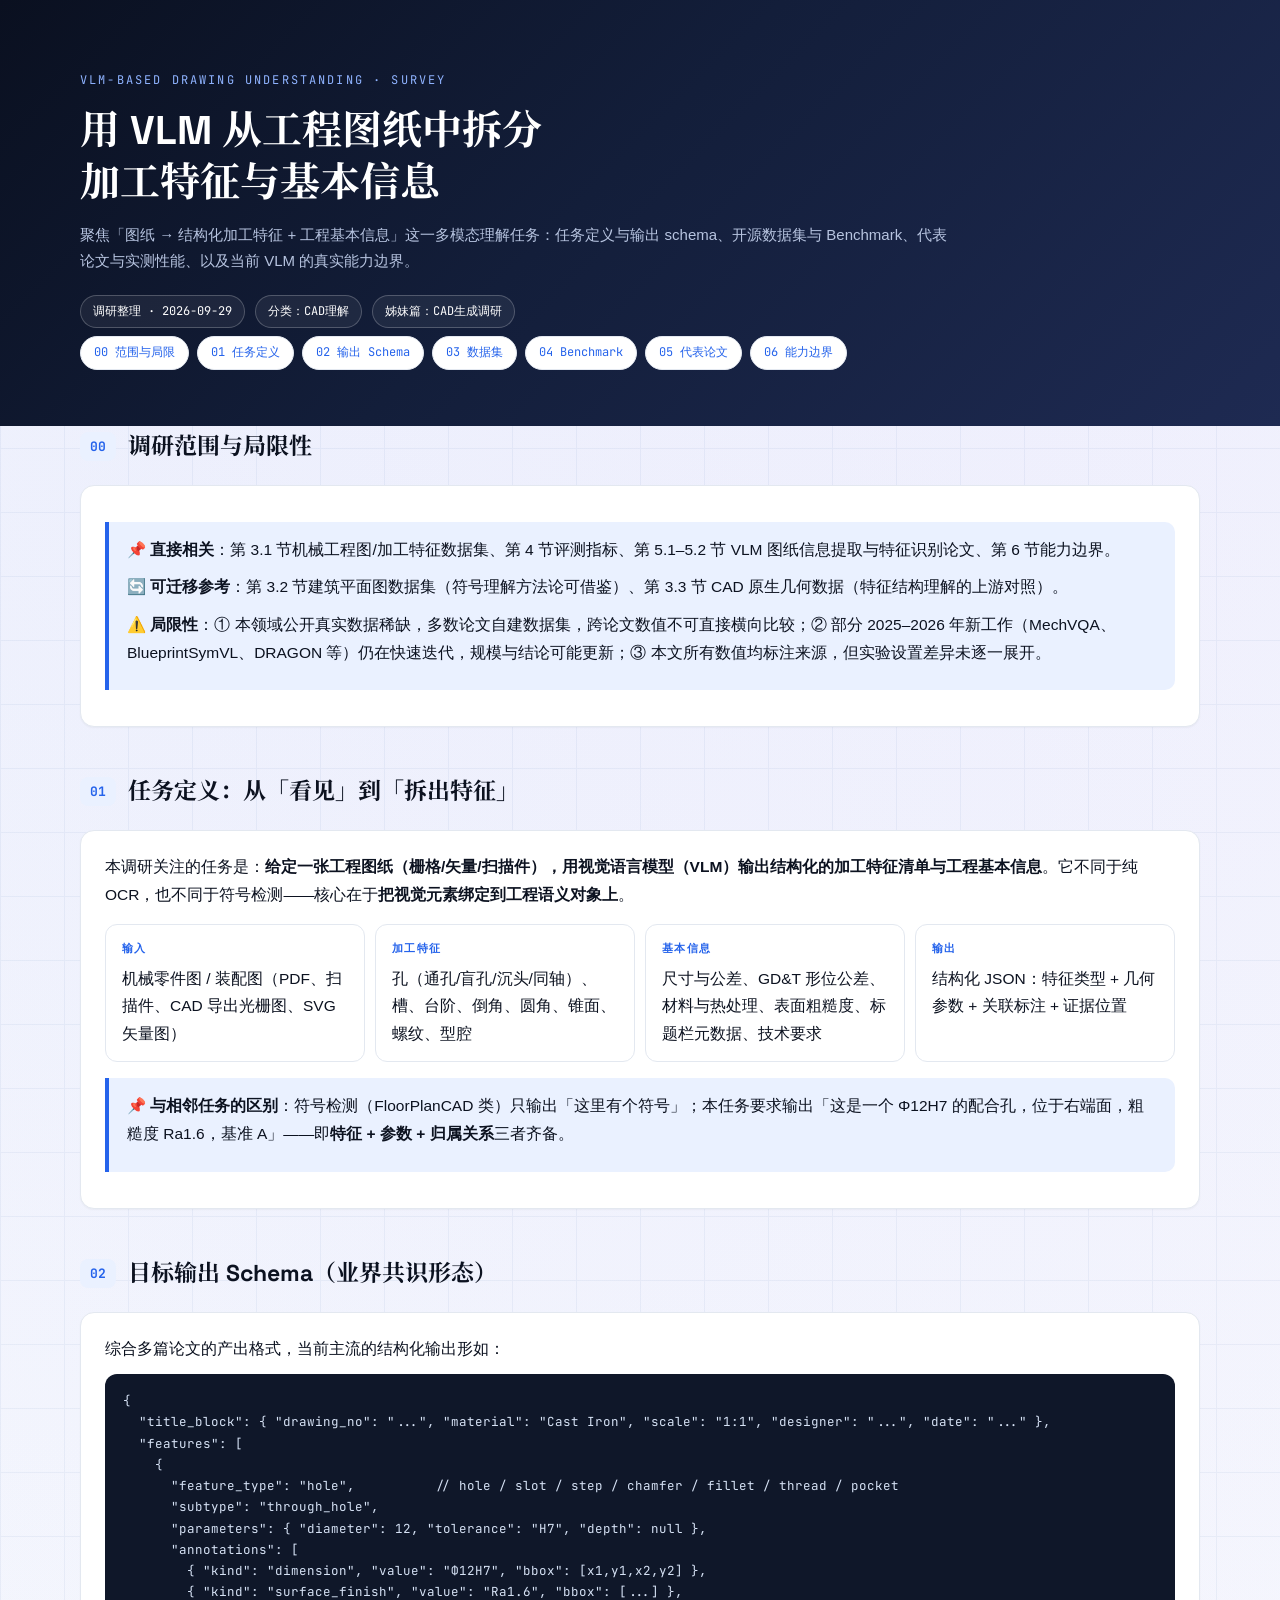
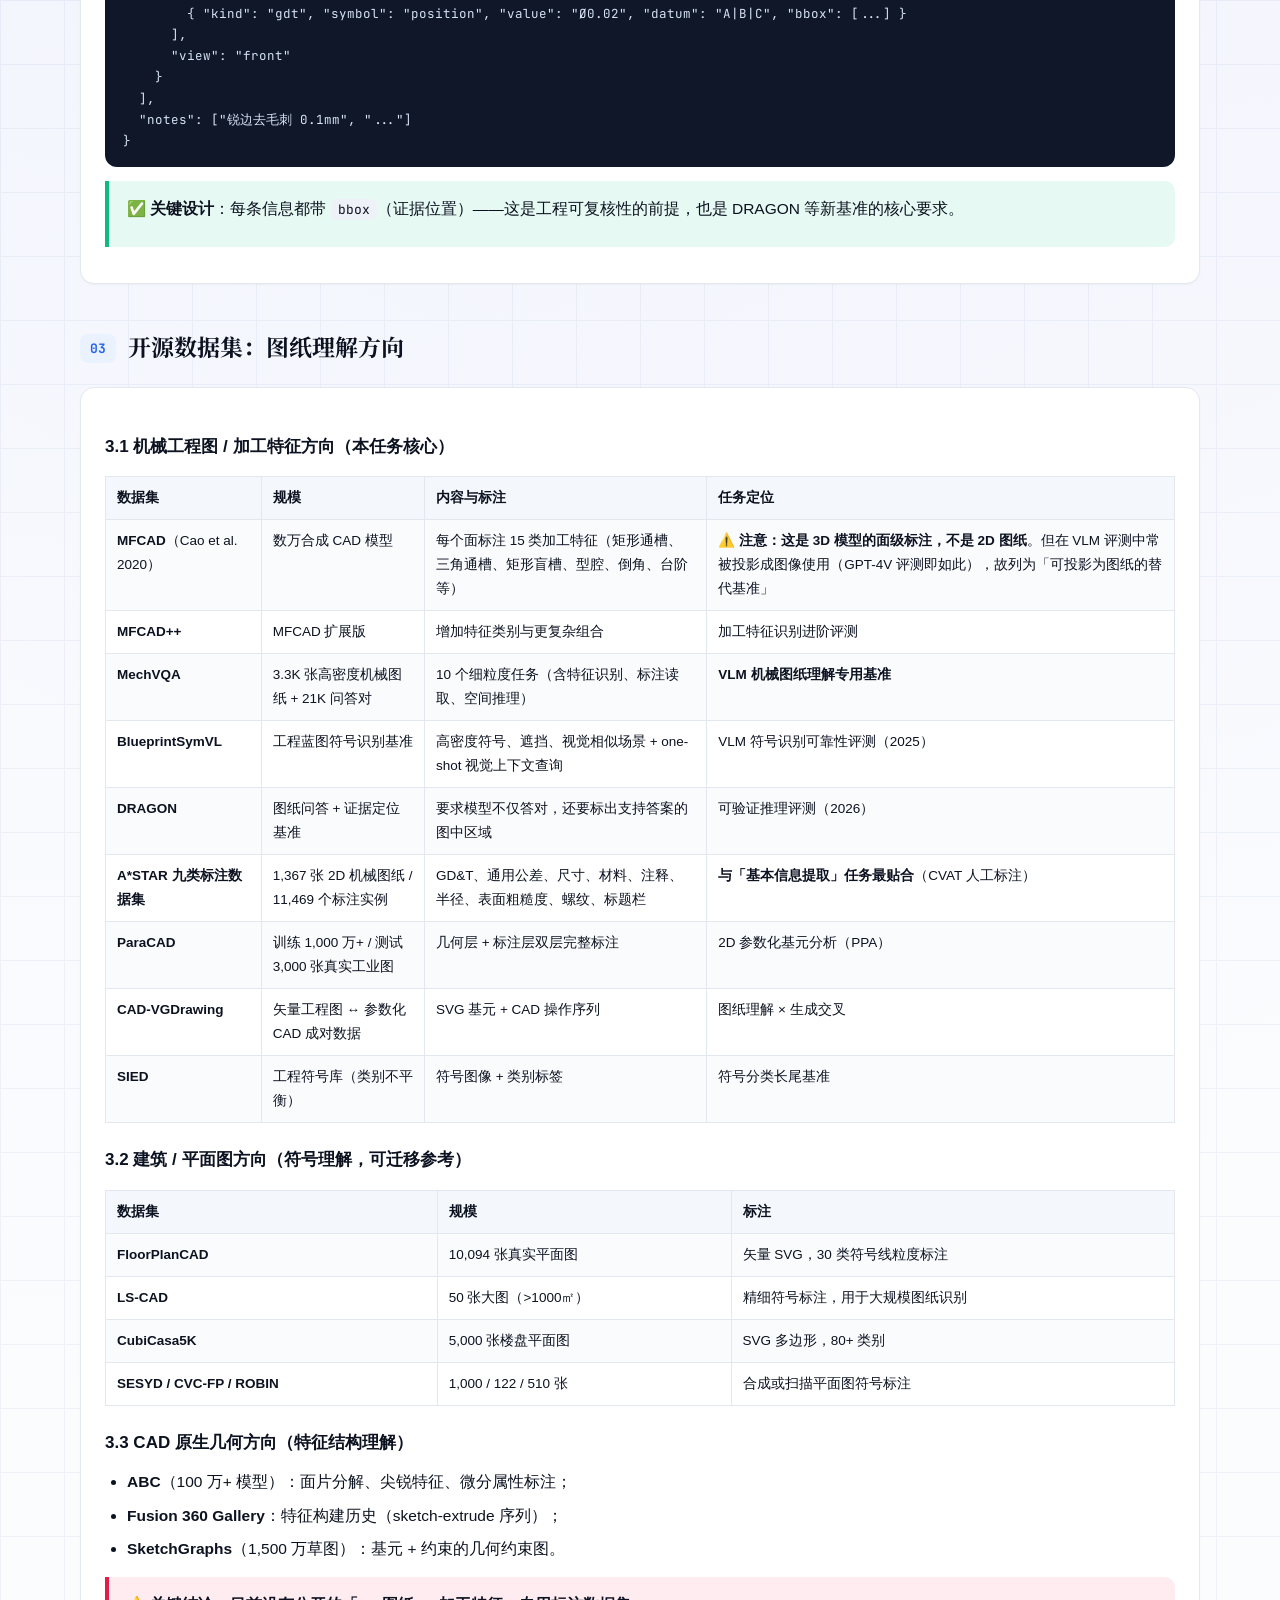
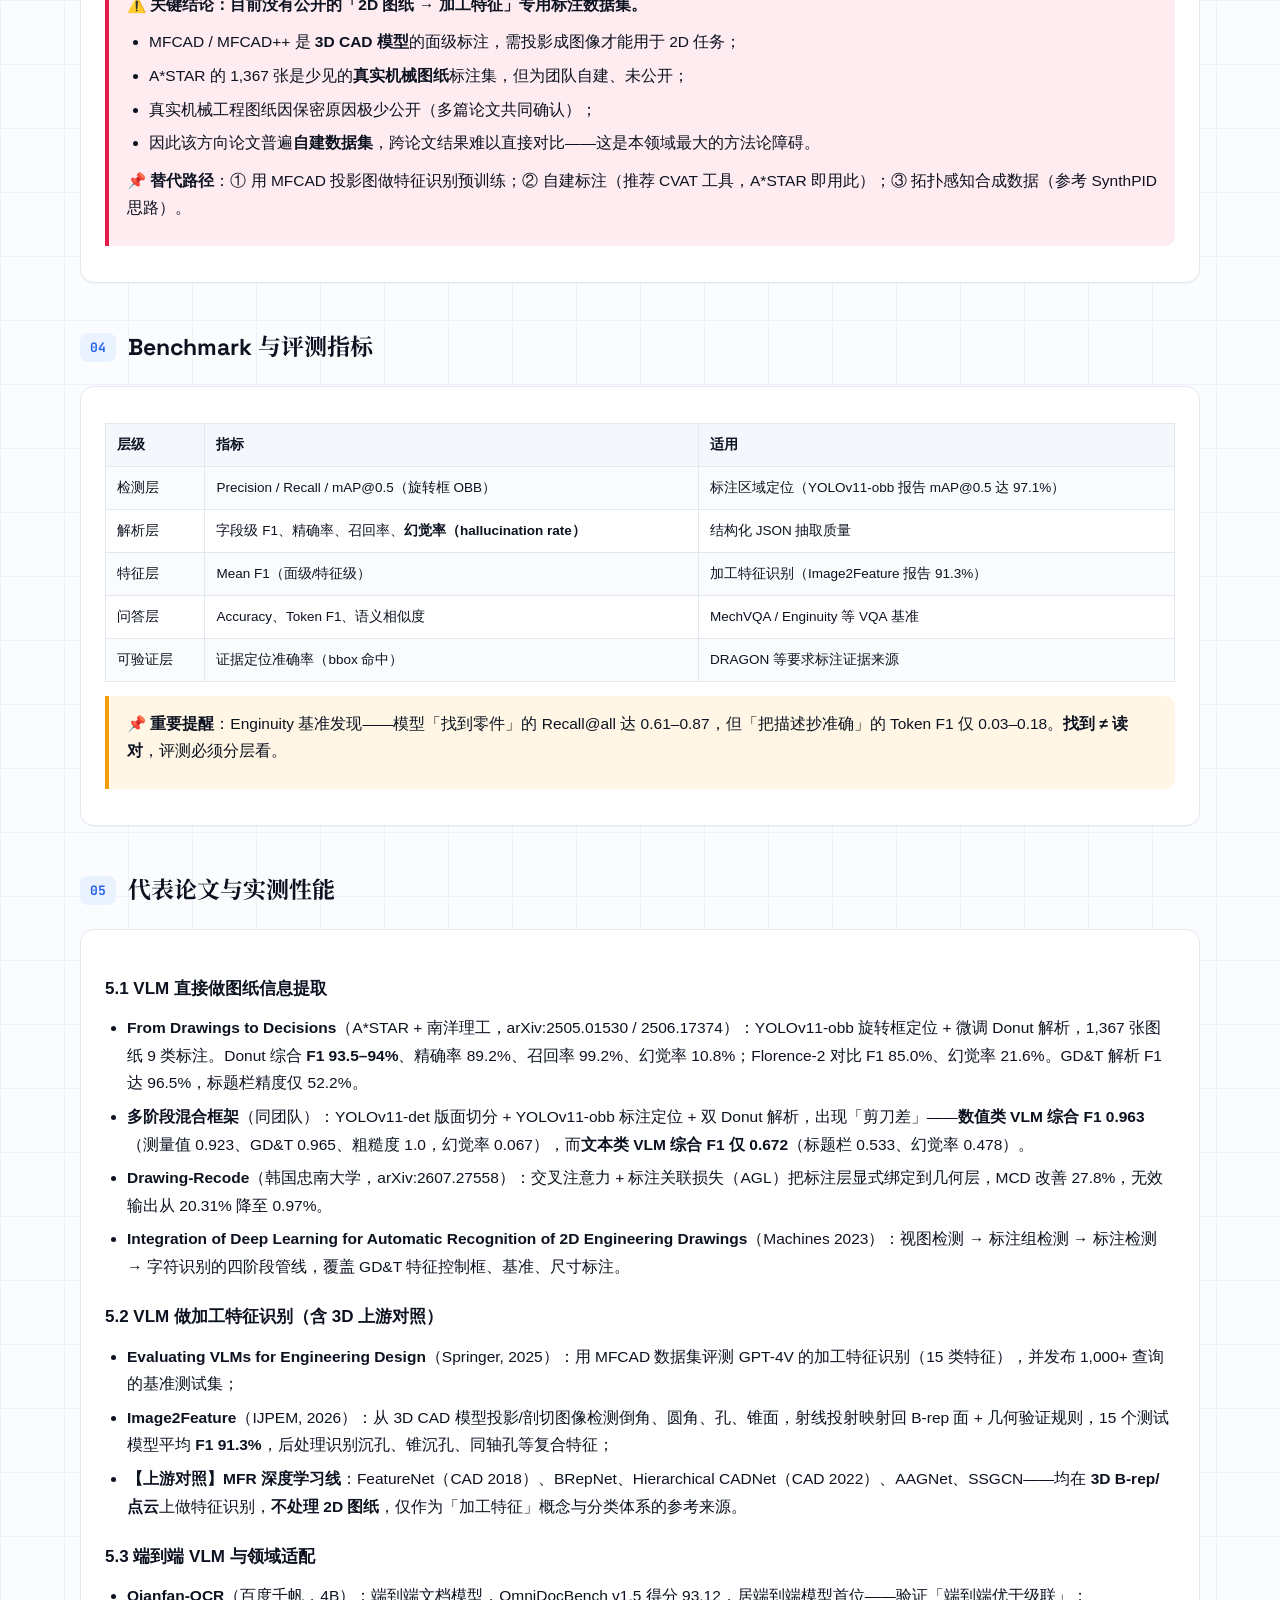
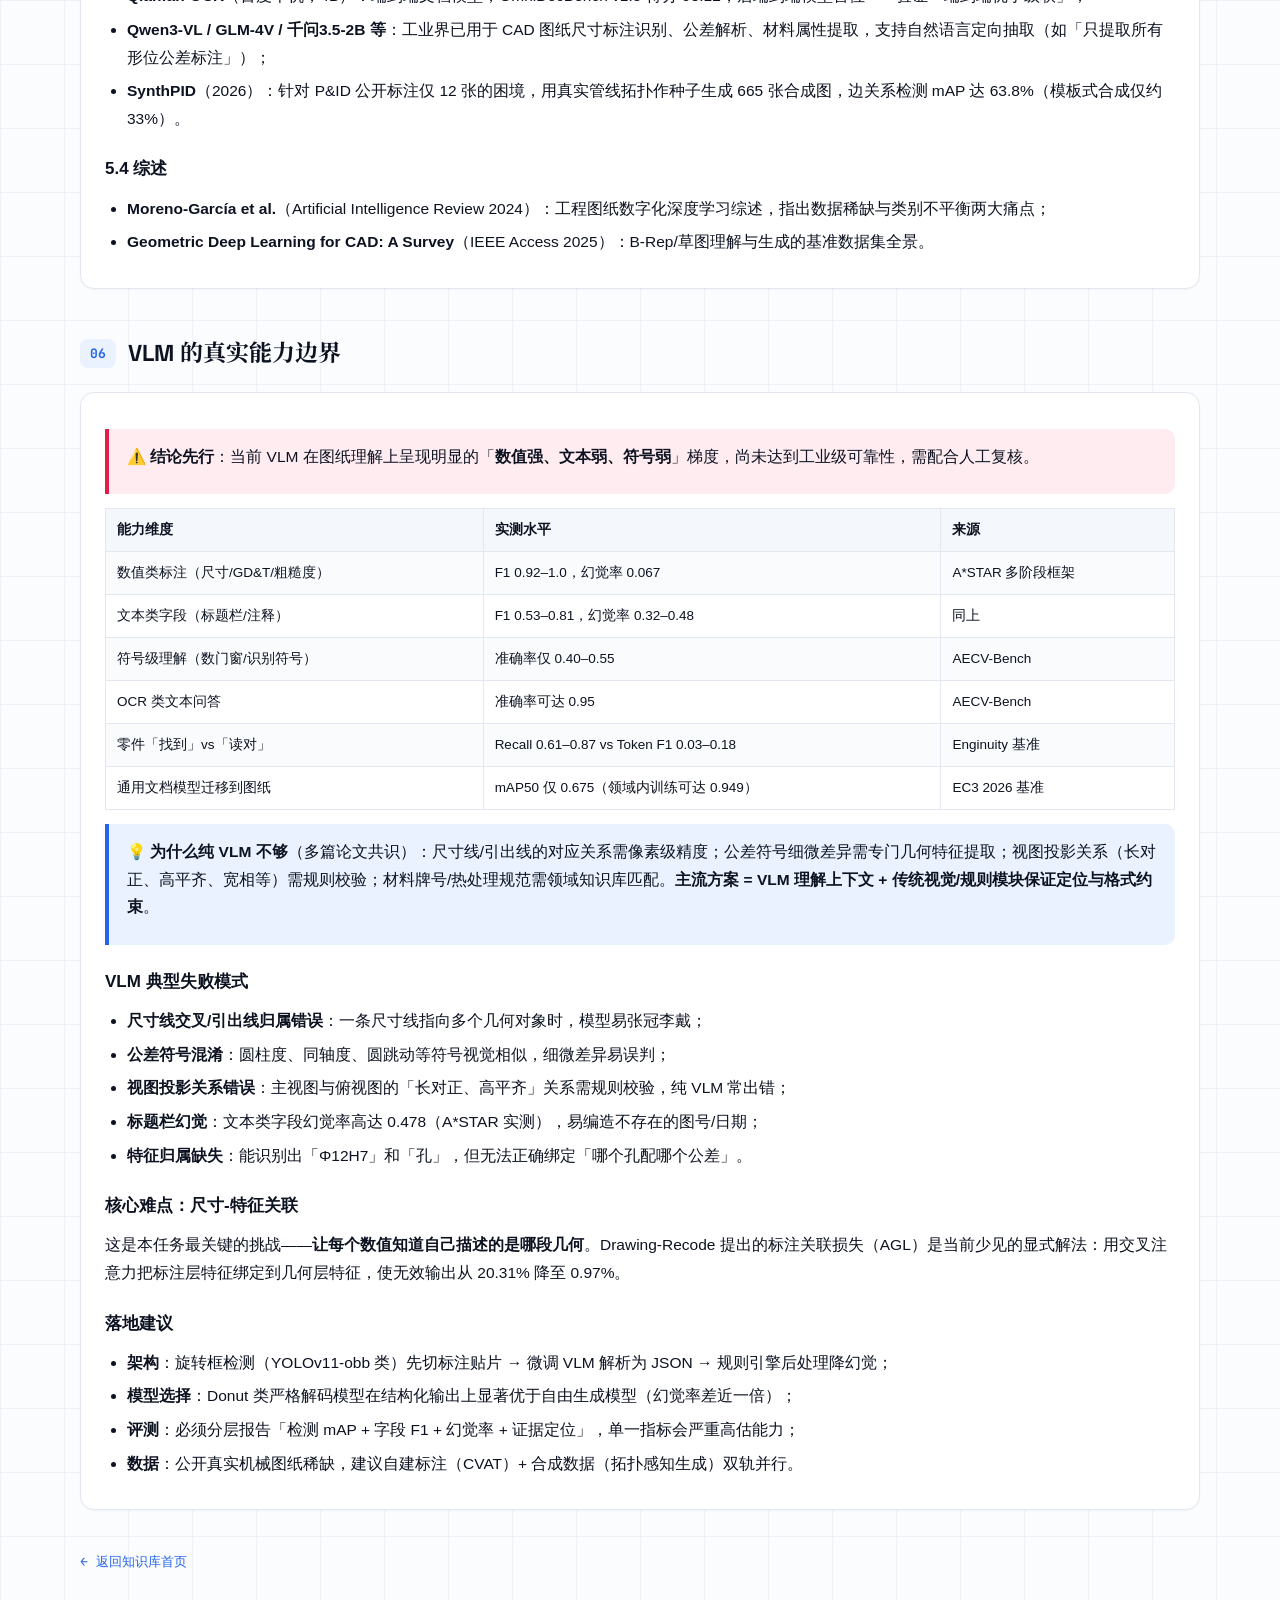
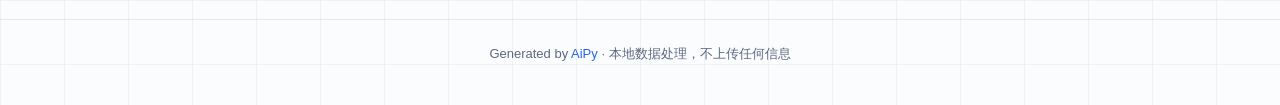
==== notes/CAD理解/CAD_理解_VLM图纸特征解析调研.html @ 78926790 "新增/更新笔记：用VLM从图纸拆分加工特征与基本信息（修订版）" ====
<!DOCTYPE html>
<html lang="zh-CN">
<head>
<meta charset="UTF-8">
<meta name="viewport" content="width=device-width, initial-scale=1.0">
<meta name="description" content="多模态 CAD 图纸理解调研：用 VLM 从工程图纸中拆分加工特征（孔/槽/台阶/倒角/螺纹）与基本信息（尺寸/GD&T/材料/粗糙度/标题栏），梳理开源数据集、Benchmark 与代表论文。">
<title>用 VLM 从图纸拆分加工特征与基本信息 · 开源数据 / Benchmark / 论文调研</title>
<link rel="preconnect" href="https://fonts.googleapis.com">
<link rel="preconnect" href="https://fonts.gstatic.com" crossorigin>
<link href="https://fonts.googleapis.com/css2?family=Space+Grotesk:wght@400;500;700&family=Noto+Serif+SC:wght@400;600;700;900&family=JetBrains+Mono:wght@400;600&display=swap" rel="stylesheet">
<style>
:root{
  --ink:#0C1220; --sub:#5C6880; --line:#E3E8F0; --line-2:#EEF2F8;
  --bg:#FBFCFE; --card:#FFFFFF;
  --blue:#2563EB; --blue-soft:#EAF1FF;
  --cyan:#06B6D4; --cyan-soft:#E4FAFE;
  --amber:#F59E0B; --amber-soft:#FFF6E5;
  --green:#10B981; --green-soft:#E6F9F2;
  --violet:#7C3AED; --violet-soft:#F3EDFF;
  --rose:#E11D48; --rose-soft:#FFECF1;
  --mono:'JetBrains Mono',ui-monospace,monospace;
  --display:'Space Grotesk','Noto Serif SC',sans-serif;
  --sans:-apple-system,BlinkMacSystemFont,'Segoe UI','Noto Sans SC','PingFang SC','Microsoft YaHei',sans-serif;
  --wrap:1180px;
}
*{margin:0;padding:0;box-sizing:border-box}
html{scroll-behavior:smooth}
body{background:var(--bg);color:var(--ink);font-family:var(--sans);line-height:1.78;font-size:15.5px;
  background-image:radial-gradient(circle at 12% 8%,rgba(37,99,235,.05),transparent 42%),
  radial-gradient(circle at 88% 4%,rgba(124,58,237,.045),transparent 38%),
  linear-gradient(var(--line-2) 1px,transparent 1px),linear-gradient(90deg,var(--line-2) 1px,transparent 1px);
  background-size:auto,auto,64px 64px,64px 64px}
.wrap{max-width:var(--wrap);margin:0 auto;padding:0 30px}
.hero{position:relative;overflow:hidden;color:#fff;background:linear-gradient(135deg,#0A1020 0%,#131E3A 46%,#1E2A52 100%);padding:70px 0 56px}
.hero .kicker{font-family:var(--mono);font-size:12px;letter-spacing:.18em;text-transform:uppercase;color:#8FB3FF;margin-bottom:14px}
.hero h1{font-family:var(--display);font-size:clamp(25px,3.8vw,40px);line-height:1.28;font-weight:700}
.hero .sub{margin-top:14px;color:#B7C4E0;font-size:15px;max-width:880px}
.hero .meta{margin-top:20px;display:flex;flex-wrap:wrap;gap:10px}
.hero .meta span{font-family:var(--mono);font-size:12px;padding:5px 12px;border:1px solid rgba(255,255,255,.22);border-radius:999px;background:rgba(255,255,255,.06)}
main{padding:46px 0 60px}
section{margin-bottom:44px}
h2{font-family:var(--display);font-size:23px;display:flex;align-items:center;gap:12px;margin-bottom:18px}
h2 .no{font-family:var(--mono);font-size:13px;color:var(--blue);background:var(--blue-soft);border-radius:8px;padding:3px 10px}
h3{font-size:17px;margin:22px 0 10px}
.card{background:var(--card);border:1px solid var(--line);border-radius:14px;padding:22px 24px;box-shadow:0 1px 2px rgba(12,18,32,.04);margin-bottom:14px}
p{margin-bottom:10px}
ul{padding-left:22px;margin-bottom:10px}
li{margin-bottom:6px}
table{width:100%;border-collapse:collapse;font-size:13.5px;margin:14px 0}
th{background:#F4F7FC;text-align:left;padding:9px 11px;border:1px solid var(--line);font-weight:600}
td{padding:9px 11px;border:1px solid var(--line);vertical-align:top}
tr:nth-child(even) td{background:#FAFBFD}
.hl{background:var(--amber-soft);border-left:4px solid var(--amber);border-radius:0 10px 10px 0;padding:14px 18px;margin:14px 0}
.ok{background:var(--green-soft);border-left:4px solid var(--green);border-radius:0 10px 10px 0;padding:14px 18px;margin:14px 0}
.warn{background:var(--rose-soft);border-left:4px solid var(--rose);border-radius:0 10px 10px 0;padding:14px 18px;margin:14px 0}
.info{background:var(--blue-soft);border-left:4px solid var(--blue);border-radius:0 10px 10px 0;padding:14px 18px;margin:14px 0}
.flow{display:flex;flex-wrap:wrap;gap:10px;margin:16px 0}
.flow .step{flex:1 1 170px;background:var(--card);border:1px solid var(--line);border-radius:12px;padding:14px 16px}
.flow .step b{display:block;font-family:var(--mono);font-size:11px;color:var(--blue);letter-spacing:.12em;margin-bottom:6px}
a{color:var(--blue);text-decoration:none}
a:hover{text-decoration:underline}
code{font-family:var(--mono);font-size:13px;background:var(--line-2);border-radius:6px;padding:2px 7px}
pre{background:#0F1729;color:#D6E2F5;border-radius:12px;padding:16px 18px;overflow-x:auto;font-family:var(--mono);font-size:12.5px;line-height:1.7;margin:12px 0}
.toc{display:flex;flex-wrap:wrap;gap:8px;margin-top:8px}
.toc a{font-family:var(--mono);font-size:12px;border:1px solid var(--line);border-radius:999px;padding:5px 13px;background:var(--card)}
.back{display:inline-block;margin:26px 0 0;font-family:var(--mono);font-size:13px}
footer{border-top:1px solid var(--line);padding:22px 0 40px;color:var(--sub);font-size:13px;text-align:center}
@media(max-width:640px){.wrap{padding:0 18px}.hero{padding:48px 0 40px}table{font-size:12.5px}}
</style>
</head>
<body>
<header class="hero">
  <div class="wrap">
    <div class="kicker">VLM-based Drawing Understanding · Survey</div>
    <h1>用 VLM 从工程图纸中拆分<br>加工特征与基本信息</h1>
    <p class="sub">聚焦「图纸 → 结构化加工特征 + 工程基本信息」这一多模态理解任务：任务定义与输出 schema、开源数据集与 Benchmark、代表论文与实测性能、以及当前 VLM 的真实能力边界。</p>
    <div class="meta"><span>调研整理 · 2026-09-29</span><span>分类：CAD理解</span><span>姊妹篇：CAD生成调研</span></div>
    <nav class="toc">
      <a href="#s0">00 范围与局限</a><a href="#s1">01 任务定义</a><a href="#s2">02 输出 Schema</a><a href="#s3">03 数据集</a><a href="#s4">04 Benchmark</a><a href="#s5">05 代表论文</a><a href="#s6">06 能力边界</a>
    </nav>
  </div>
</header>
<main class="wrap">
<section id="s0">
  <h2><span class="no">00</span>调研范围与局限性</h2>
  <div class="card">
    <div class="info"><p>📌 <b>直接相关</b>：第 3.1 节机械工程图/加工特征数据集、第 4 节评测指标、第 5.1–5.2 节 VLM 图纸信息提取与特征识别论文、第 6 节能力边界。</p>
    <p>🔄 <b>可迁移参考</b>：第 3.2 节建筑平面图数据集（符号理解方法论可借鉴）、第 3.3 节 CAD 原生几何数据（特征结构理解的上游对照）。</p>
    <p>⚠️ <b>局限性</b>：① 本领域公开真实数据稀缺，多数论文自建数据集，跨论文数值不可直接横向比较；② 部分 2025–2026 年新工作（MechVQA、BlueprintSymVL、DRAGON 等）仍在快速迭代，规模与结论可能更新；③ 本文所有数值均标注来源，但实验设置差异未逐一展开。</p></div>
  </div>
</section>
<section id="s1">
  <h2><span class="no">01</span>任务定义：从「看见」到「拆出特征」</h2>
  <div class="card">
    <p>本调研关注的任务是：<b>给定一张工程图纸（栅格/矢量/扫描件），用视觉语言模型（VLM）输出结构化的加工特征清单与工程基本信息</b>。它不同于纯 OCR，也不同于符号检测——核心在于<b>把视觉元素绑定到工程语义对象上</b>。</p>
    <div class="flow">
      <div class="step"><b>输入</b>机械零件图 / 装配图（PDF、扫描件、CAD 导出光栅图、SVG 矢量图）</div>
      <div class="step"><b>加工特征</b>孔（通孔/盲孔/沉头/同轴）、槽、台阶、倒角、圆角、锥面、螺纹、型腔</div>
      <div class="step"><b>基本信息</b>尺寸与公差、GD&amp;T 形位公差、材料与热处理、表面粗糙度、标题栏元数据、技术要求</div>
      <div class="step"><b>输出</b>结构化 JSON：特征类型 + 几何参数 + 关联标注 + 证据位置</div>
    </div>
    <div class="info"><p>📌 <b>与相邻任务的区别</b>：符号检测（FloorPlanCAD 类）只输出「这里有个符号」；本任务要求输出「这是一个 Φ12H7 的配合孔，位于右端面，粗糙度 Ra1.6，基准 A」——即<b>特征 + 参数 + 归属关系</b>三者齐备。</p></div>
  </div>
</section>
<section id="s2">
  <h2><span class="no">02</span>目标输出 Schema（业界共识形态）</h2>
  <div class="card">
    <p>综合多篇论文的产出格式，当前主流的结构化输出形如：</p>
    <pre>{
  "title_block": { "drawing_no": "...", "material": "Cast Iron", "scale": "1:1", "designer": "...", "date": "..." },
  "features": [
    {
      "feature_type": "hole",          // hole / slot / step / chamfer / fillet / thread / pocket
      "subtype": "through_hole",
      "parameters": { "diameter": 12, "tolerance": "H7", "depth": null },
      "annotations": [
        { "kind": "dimension", "value": "Φ12H7", "bbox": [x1,y1,x2,y2] },
        { "kind": "surface_finish", "value": "Ra1.6", "bbox": [...] },
        { "kind": "gdt", "symbol": "position", "value": "Ø0.02", "datum": "A|B|C", "bbox": [...] }
      ],
      "view": "front"
    }
  ],
  "notes": ["锐边去毛刺 0.1mm", "..."]
}</pre>
    <div class="ok"><p>✅ <b>关键设计</b>：每条信息都带 <code>bbox</code>（证据位置）——这是工程可复核性的前提，也是 DRAGON 等新基准的核心要求。</p></div>
  </div>
</section>
<section id="s3">
  <h2><span class="no">03</span>开源数据集：图纸理解方向</h2>
  <div class="card">
    <h3>3.1 机械工程图 / 加工特征方向（本任务核心）</h3>
    <table>
      <tr><th>数据集</th><th>规模</th><th>内容与标注</th><th>任务定位</th></tr>
      <tr><td><b>MFCAD</b>（Cao et al. 2020）</td><td>数万合成 CAD 模型</td><td>每个面标注 15 类加工特征（矩形通槽、三角通槽、矩形盲槽、型腔、倒角、台阶等）</td><td>⚠️ <b>注意：这是 3D 模型的面级标注，不是 2D 图纸</b>。但在 VLM 评测中常被投影成图像使用（GPT-4V 评测即如此），故列为「可投影为图纸的替代基准」</td></tr>
      <tr><td><b>MFCAD++</b></td><td>MFCAD 扩展版</td><td>增加特征类别与更复杂组合</td><td>加工特征识别进阶评测</td></tr>
      <tr><td><b>MechVQA</b></td><td>3.3K 张高密度机械图纸 + 21K 问答对</td><td>10 个细粒度任务（含特征识别、标注读取、空间推理）</td><td><b>VLM 机械图纸理解专用基准</b></td></tr>
      <tr><td><b>BlueprintSymVL</b></td><td>工程蓝图符号识别基准</td><td>高密度符号、遮挡、视觉相似场景 + one-shot 视觉上下文查询</td><td>VLM 符号识别可靠性评测（2025）</td></tr>
      <tr><td><b>DRAGON</b></td><td>图纸问答 + 证据定位基准</td><td>要求模型不仅答对，还要标出支持答案的图中区域</td><td>可验证推理评测（2026）</td></tr>
      <tr><td><b>A*STAR 九类标注数据集</b></td><td>1,367 张 2D 机械图纸 / 11,469 个标注实例</td><td>GD&amp;T、通用公差、尺寸、材料、注释、半径、表面粗糙度、螺纹、标题栏</td><td><b>与「基本信息提取」任务最贴合</b>（CVAT 人工标注）</td></tr>
      <tr><td><b>ParaCAD</b></td><td>训练 1,000 万+ / 测试 3,000 张真实工业图</td><td>几何层 + 标注层双层完整标注</td><td>2D 参数化基元分析（PPA）</td></tr>
      <tr><td><b>CAD-VGDrawing</b></td><td>矢量工程图 ↔ 参数化 CAD 成对数据</td><td>SVG 基元 + CAD 操作序列</td><td>图纸理解 × 生成交叉</td></tr>
      <tr><td><b>SIED</b></td><td>工程符号库（类别不平衡）</td><td>符号图像 + 类别标签</td><td>符号分类长尾基准</td></tr>
    </table>
    <h3>3.2 建筑 / 平面图方向（符号理解，可迁移参考）</h3>
    <table>
      <tr><th>数据集</th><th>规模</th><th>标注</th></tr>
      <tr><td><b>FloorPlanCAD</b></td><td>10,094 张真实平面图</td><td>矢量 SVG，30 类符号线粒度标注</td></tr>
      <tr><td><b>LS-CAD</b></td><td>50 张大图（&gt;1000㎡）</td><td>精细符号标注，用于大规模图纸识别</td></tr>
      <tr><td><b>CubiCasa5K</b></td><td>5,000 张楼盘平面图</td><td>SVG 多边形，80+ 类别</td></tr>
      <tr><td><b>SESYD / CVC-FP / ROBIN</b></td><td>1,000 / 122 / 510 张</td><td>合成或扫描平面图符号标注</td></tr>
    </table>
    <h3>3.3 CAD 原生几何方向（特征结构理解）</h3>
    <ul>
      <li><b>ABC</b>（100 万+ 模型）：面片分解、尖锐特征、微分属性标注；</li>
      <li><b>Fusion 360 Gallery</b>：特征构建历史（sketch-extrude 序列）；</li>
      <li><b>SketchGraphs</b>（1,500 万草图）：基元 + 约束的几何约束图。</li>
    </ul>
    <div class="warn"><p>⚠️ <b>关键结论：目前没有公开的「2D 图纸 → 加工特征」专用标注数据集。</b></p>
    <ul>
      <li>MFCAD / MFCAD++ 是 <b>3D CAD 模型</b>的面级标注，需投影成图像才能用于 2D 任务；</li>
      <li>A*STAR 的 1,367 张是少见的<b>真实机械图纸</b>标注集，但为团队自建、未公开；</li>
      <li>真实机械工程图纸因保密原因极少公开（多篇论文共同确认）；</li>
      <li>因此该方向论文普遍<b>自建数据集</b>，跨论文结果难以直接对比——这是本领域最大的方法论障碍。</li>
    </ul>
    <p>📌 <b>替代路径</b>：① 用 MFCAD 投影图做特征识别预训练；② 自建标注（推荐 CVAT 工具，A*STAR 即用此）；③ 拓扑感知合成数据（参考 SynthPID 思路）。</p></div>
  </div>
</section>
<section id="s4">
  <h2><span class="no">04</span>Benchmark 与评测指标</h2>
  <div class="card">
    <table>
      <tr><th>层级</th><th>指标</th><th>适用</th></tr>
      <tr><td>检测层</td><td>Precision / Recall / mAP@0.5（旋转框 OBB）</td><td>标注区域定位（YOLOv11-obb 报告 mAP@0.5 达 97.1%）</td></tr>
      <tr><td>解析层</td><td>字段级 F1、精确率、召回率、<b>幻觉率（hallucination rate）</b></td><td>结构化 JSON 抽取质量</td></tr>
      <tr><td>特征层</td><td>Mean F1（面级/特征级）</td><td>加工特征识别（Image2Feature 报告 91.3%）</td></tr>
      <tr><td>问答层</td><td>Accuracy、Token F1、语义相似度</td><td>MechVQA / Enginuity 等 VQA 基准</td></tr>
      <tr><td>可验证层</td><td>证据定位准确率（bbox 命中）</td><td>DRAGON 等要求标注证据来源</td></tr>
    </table>
    <div class="hl"><p>📌 <b>重要提醒</b>：Enginuity 基准发现——模型「找到零件」的 Recall@all 达 0.61–0.87，但「把描述抄准确」的 Token F1 仅 0.03–0.18。<b>找到 ≠ 读对</b>，评测必须分层看。</p></div>
  </div>
</section>
<section id="s5">
  <h2><span class="no">05</span>代表论文与实测性能</h2>
  <div class="card">
    <h3>5.1 VLM 直接做图纸信息提取</h3>
    <ul>
      <li><b>From Drawings to Decisions</b>（A*STAR + 南洋理工，arXiv:2505.01530 / 2506.17374）：YOLOv11-obb 旋转框定位 + 微调 Donut 解析，1,367 张图纸 9 类标注。Donut 综合 <b>F1 93.5–94%</b>、精确率 89.2%、召回率 99.2%、幻觉率 10.8%；Florence-2 对比 F1 85.0%、幻觉率 21.6%。GD&amp;T 解析 F1 达 96.5%，标题栏精度仅 52.2%。</li>
      <li><b>多阶段混合框架</b>（同团队）：YOLOv11-det 版面切分 + YOLOv11-obb 标注定位 + 双 Donut 解析，出现「剪刀差」——<b>数值类 VLM 综合 F1 0.963</b>（测量值 0.923、GD&amp;T 0.965、粗糙度 1.0，幻觉率 0.067），而<b>文本类 VLM 综合 F1 仅 0.672</b>（标题栏 0.533、幻觉率 0.478）。</li>
      <li><b>Drawing-Recode</b>（韩国忠南大学，arXiv:2607.27558）：交叉注意力 + 标注关联损失（AGL）把标注层显式绑定到几何层，MCD 改善 27.8%，无效输出从 20.31% 降至 0.97%。</li>
      <li><b>Integration of Deep Learning for Automatic Recognition of 2D Engineering Drawings</b>（Machines 2023）：视图检测 → 标注组检测 → 标注检测 → 字符识别的四阶段管线，覆盖 GD&amp;T 特征控制框、基准、尺寸标注。</li>
    </ul>
    <h3>5.2 VLM 做加工特征识别（含 3D 上游对照）</h3>
    <ul>
      <li><b>Evaluating VLMs for Engineering Design</b>（Springer, 2025）：用 MFCAD 数据集评测 GPT-4V 的加工特征识别（15 类特征），并发布 1,000+ 查询的基准测试集；</li>
      <li><b>Image2Feature</b>（IJPEM, 2026）：从 3D CAD 模型投影/剖切图像检测倒角、圆角、孔、锥面，射线投射映射回 B-rep 面 + 几何验证规则，15 个测试模型平均 <b>F1 91.3%</b>，后处理识别沉孔、锥沉孔、同轴孔等复合特征；</li>
      <li><b>【上游对照】MFR 深度学习线</b>：FeatureNet（CAD 2018）、BRepNet、Hierarchical CADNet（CAD 2022）、AAGNet、SSGCN——均在 <b>3D B-rep/点云</b>上做特征识别，<b>不处理 2D 图纸</b>，仅作为「加工特征」概念与分类体系的参考来源。</li>
    </ul>
    <h3>5.3 端到端 VLM 与领域适配</h3>
    <ul>
      <li><b>Qianfan-OCR</b>（百度千帆，4B）：端到端文档模型，OmniDocBench v1.5 得分 93.12，居端到端模型首位——验证「端到端优于级联」；</li>
      <li><b>Qwen3-VL / GLM-4V / 千问3.5-2B 等</b>：工业界已用于 CAD 图纸尺寸标注识别、公差解析、材料属性提取，支持自然语言定向抽取（如「只提取所有形位公差标注」）；</li>
      <li><b>SynthPID</b>（2026）：针对 P&amp;ID 公开标注仅 12 张的困境，用真实管线拓扑作种子生成 665 张合成图，边关系检测 mAP 达 63.8%（模板式合成仅约 33%）。</li>
    </ul>
    <h3>5.4 综述</h3>
    <ul>
      <li><b>Moreno-García et al.</b>（Artificial Intelligence Review 2024）：工程图纸数字化深度学习综述，指出数据稀缺与类别不平衡两大痛点；</li>
      <li><b>Geometric Deep Learning for CAD: A Survey</b>（IEEE Access 2025）：B-Rep/草图理解与生成的基准数据集全景。</li>
    </ul>
  </div>
</section>
<section id="s6">
  <h2><span class="no">06</span>VLM 的真实能力边界</h2>
  <div class="card">
    <div class="warn"><p>⚠️ <b>结论先行</b>：当前 VLM 在图纸理解上呈现明显的「<b>数值强、文本弱、符号弱</b>」梯度，尚未达到工业级可靠性，需配合人工复核。</p></div>
    <table>
      <tr><th>能力维度</th><th>实测水平</th><th>来源</th></tr>
      <tr><td>数值类标注（尺寸/GD&amp;T/粗糙度）</td><td>F1 0.92–1.0，幻觉率 0.067</td><td>A*STAR 多阶段框架</td></tr>
      <tr><td>文本类字段（标题栏/注释）</td><td>F1 0.53–0.81，幻觉率 0.32–0.48</td><td>同上</td></tr>
      <tr><td>符号级理解（数门窗/识别符号）</td><td>准确率仅 0.40–0.55</td><td>AECV-Bench</td></tr>
      <tr><td>OCR 类文本问答</td><td>准确率可达 0.95</td><td>AECV-Bench</td></tr>
      <tr><td>零件「找到」vs「读对」</td><td>Recall 0.61–0.87 vs Token F1 0.03–0.18</td><td>Enginuity 基准</td></tr>
      <tr><td>通用文档模型迁移到图纸</td><td>mAP50 仅 0.675（领域内训练可达 0.949）</td><td>EC3 2026 基准</td></tr>
    </table>
    <div class="info"><p>💡 <b>为什么纯 VLM 不够</b>（多篇论文共识）：尺寸线/引出线的对应关系需像素级精度；公差符号细微差异需专门几何特征提取；视图投影关系（长对正、高平齐、宽相等）需规则校验；材料牌号/热处理规范需领域知识库匹配。<b>主流方案 = VLM 理解上下文 + 传统视觉/规则模块保证定位与格式约束</b>。</p></div>
    <h3>VLM 典型失败模式</h3>
    <ul>
      <li><b>尺寸线交叉/引出线归属错误</b>：一条尺寸线指向多个几何对象时，模型易张冠李戴；</li>
      <li><b>公差符号混淆</b>：圆柱度、同轴度、圆跳动等符号视觉相似，细微差异易误判；</li>
      <li><b>视图投影关系错误</b>：主视图与俯视图的「长对正、高平齐」关系需规则校验，纯 VLM 常出错；</li>
      <li><b>标题栏幻觉</b>：文本类字段幻觉率高达 0.478（A*STAR 实测），易编造不存在的图号/日期；</li>
      <li><b>特征归属缺失</b>：能识别出「Φ12H7」和「孔」，但无法正确绑定「哪个孔配哪个公差」。</li>
    </ul>
    <h3>核心难点：尺寸-特征关联</h3>
    <p>这是本任务最关键的挑战——<b>让每个数值知道自己描述的是哪段几何</b>。Drawing-Recode 提出的标注关联损失（AGL）是当前少见的显式解法：用交叉注意力把标注层特征绑定到几何层特征，使无效输出从 20.31% 降至 0.97%。</p>
    <h3>落地建议</h3>
    <ul>
      <li><b>架构</b>：旋转框检测（YOLOv11-obb 类）先切标注贴片 → 微调 VLM 解析为 JSON → 规则引擎后处理降幻觉；</li>
      <li><b>模型选择</b>：Donut 类严格解码模型在结构化输出上显著优于自由生成模型（幻觉率差近一倍）；</li>
      <li><b>评测</b>：必须分层报告「检测 mAP + 字段 F1 + 幻觉率 + 证据定位」，单一指标会严重高估能力；</li>
      <li><b>数据</b>：公开真实机械图纸稀缺，建议自建标注（CVAT）+ 合成数据（拓扑感知生成）双轨并行。</li>
    </ul>
  </div>
  <a class="back" href="../../index.html">← 返回知识库首页</a>
</section>
</main>
<footer>Generated by <a href="https://www.aipyaipy.com" target="_blank">AiPy</a> · 本地数据处理，不上传任何信息</footer>
</body>
</html>
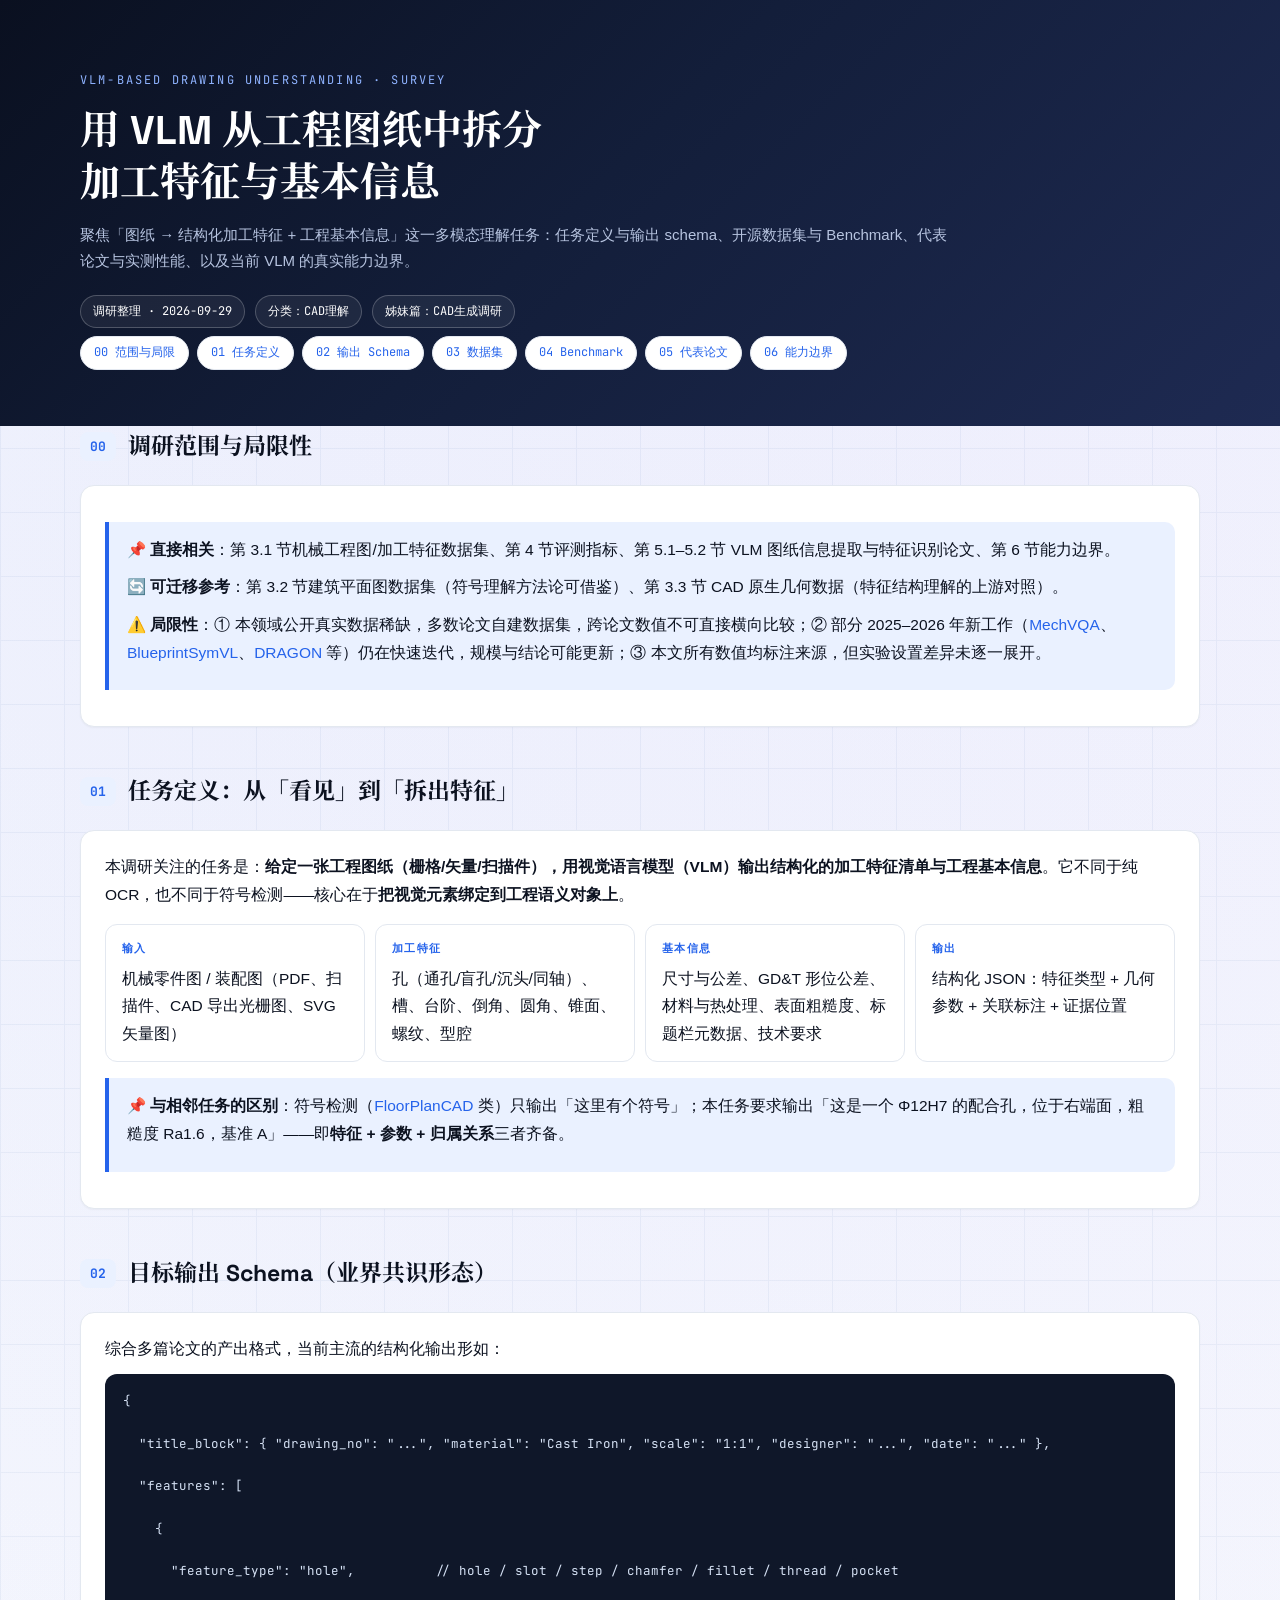
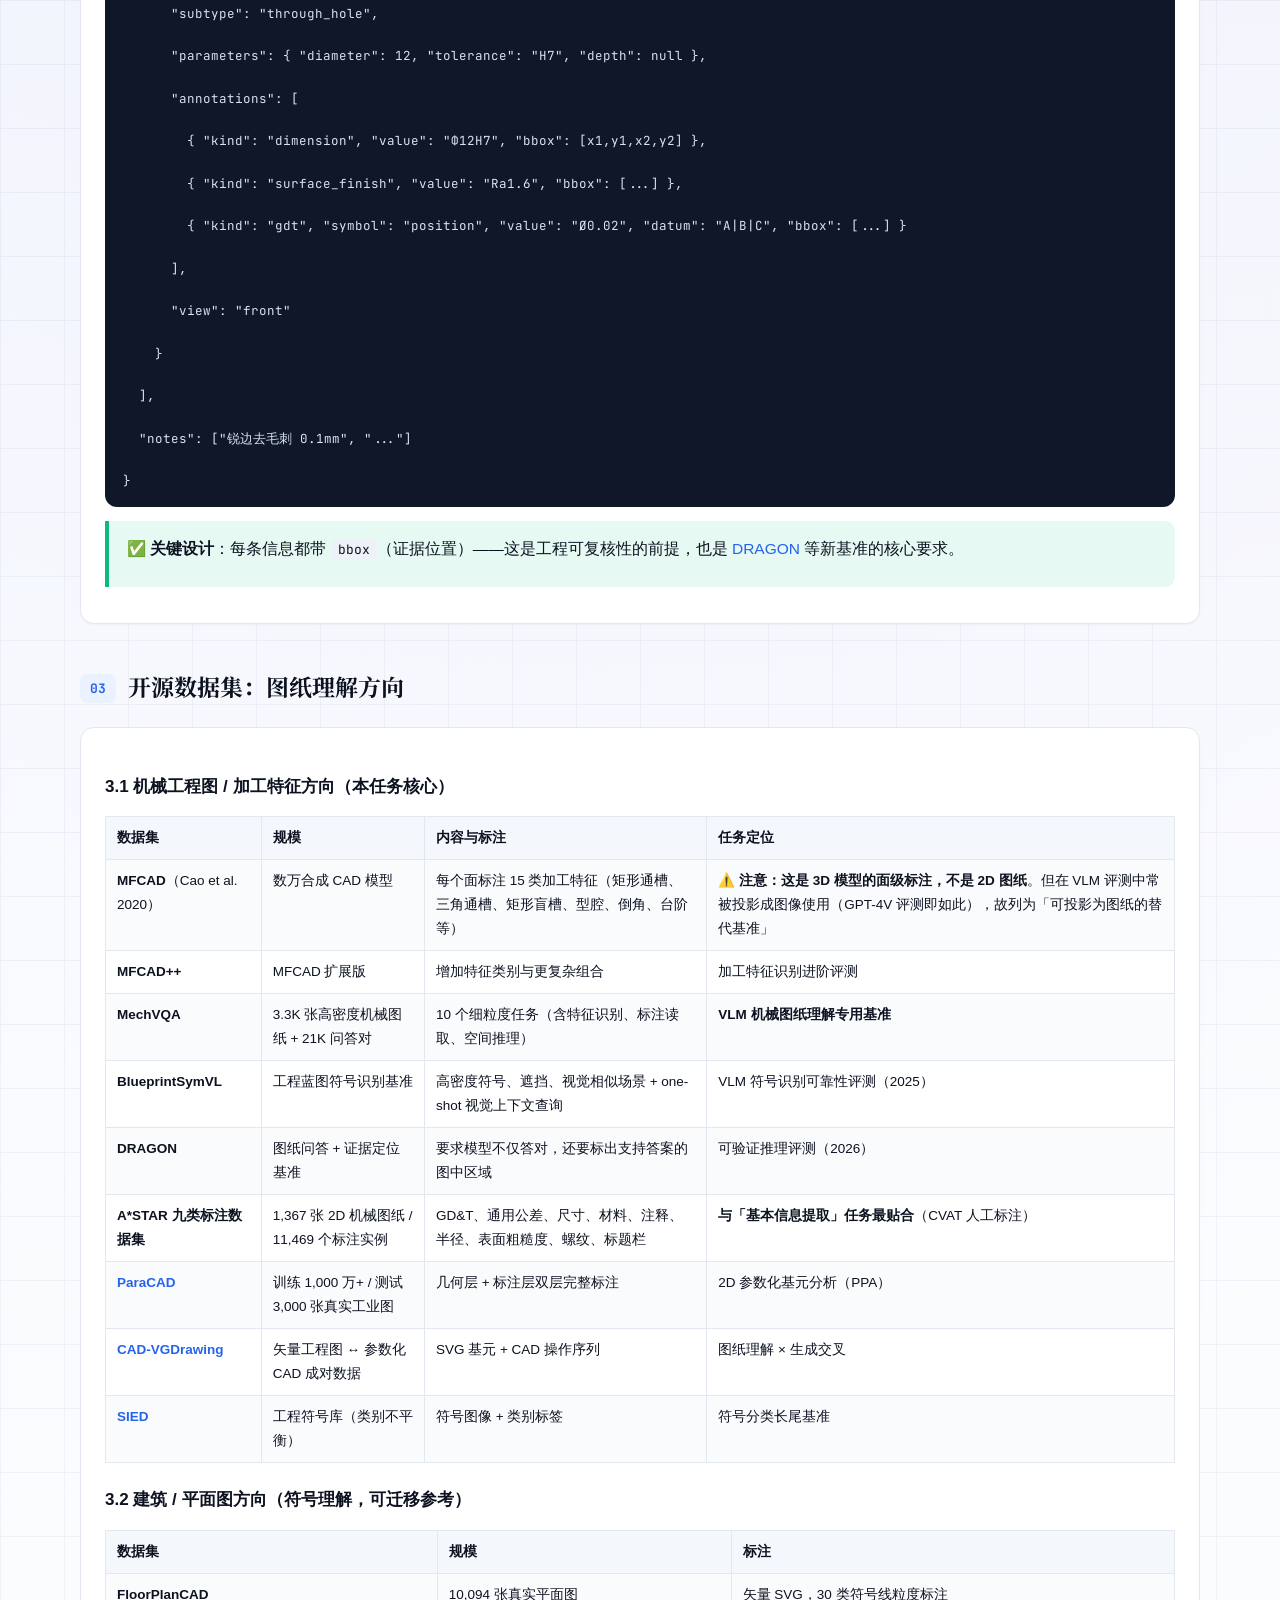
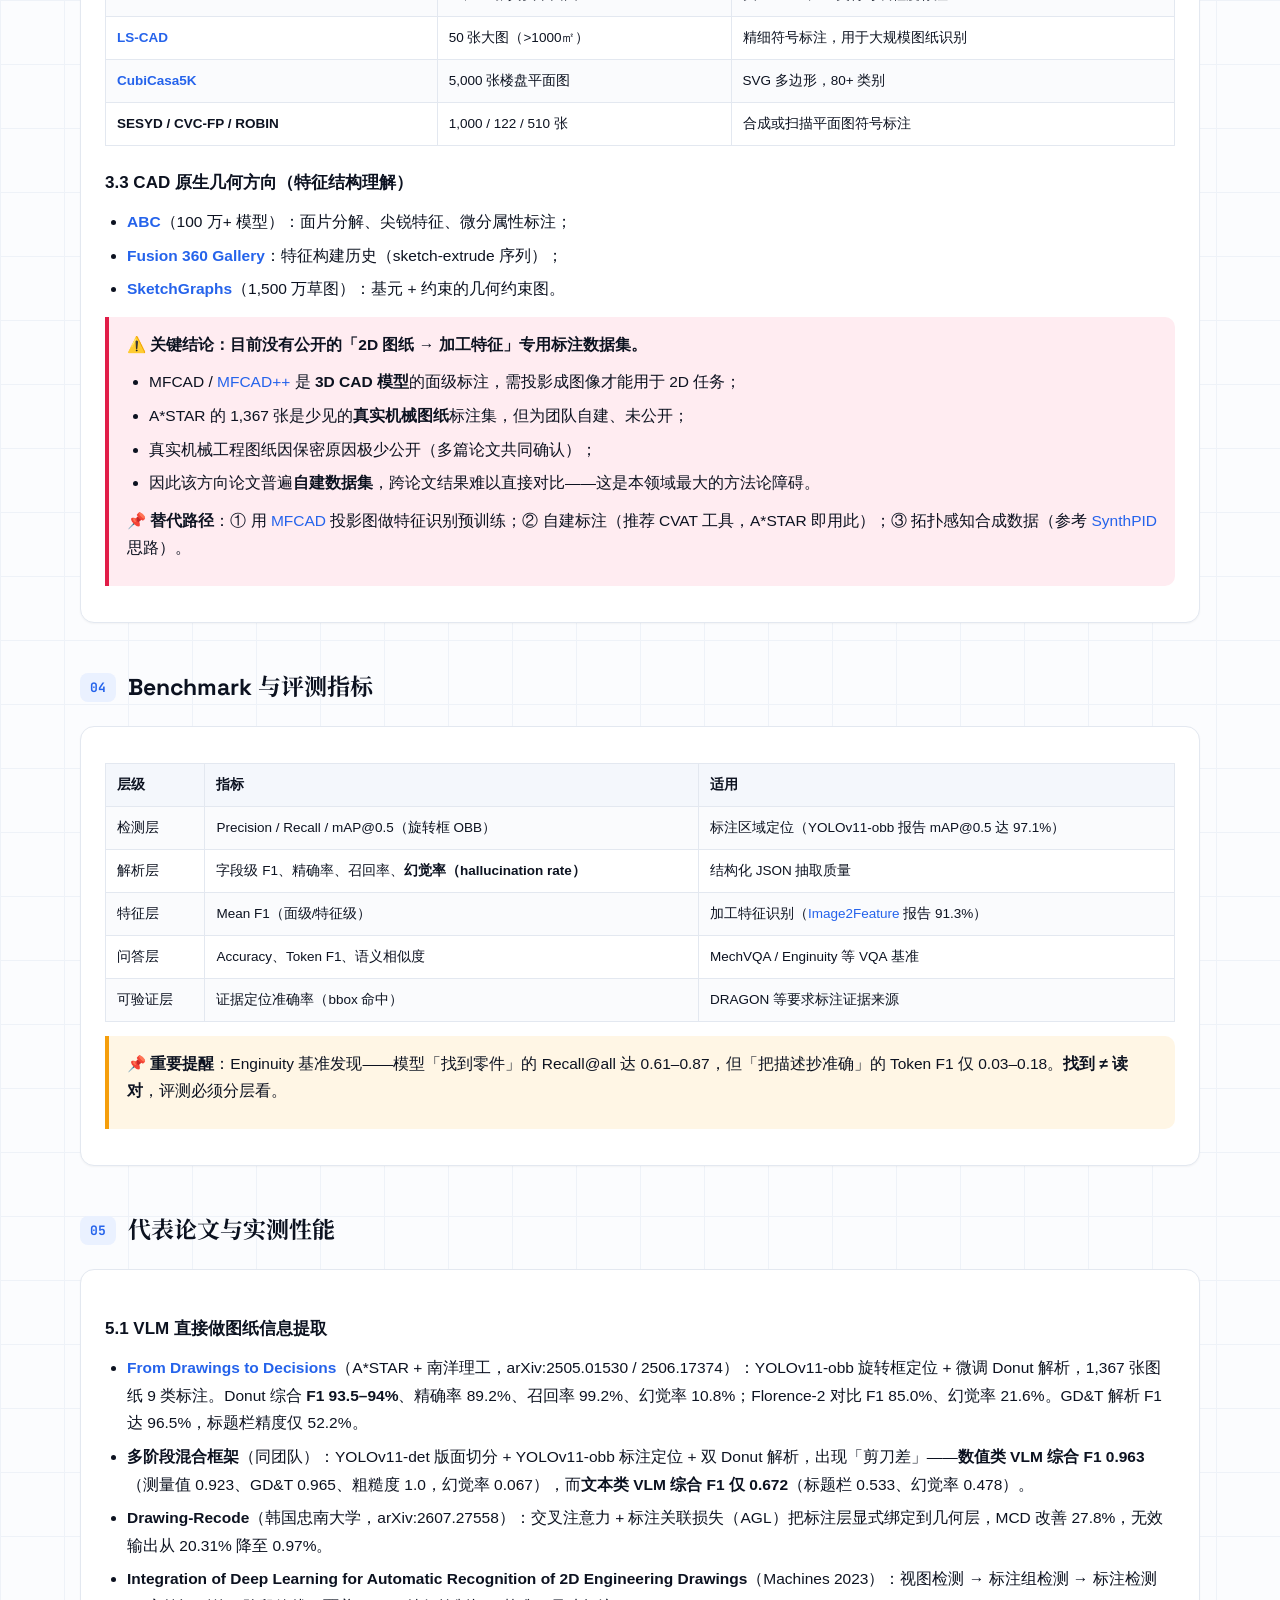
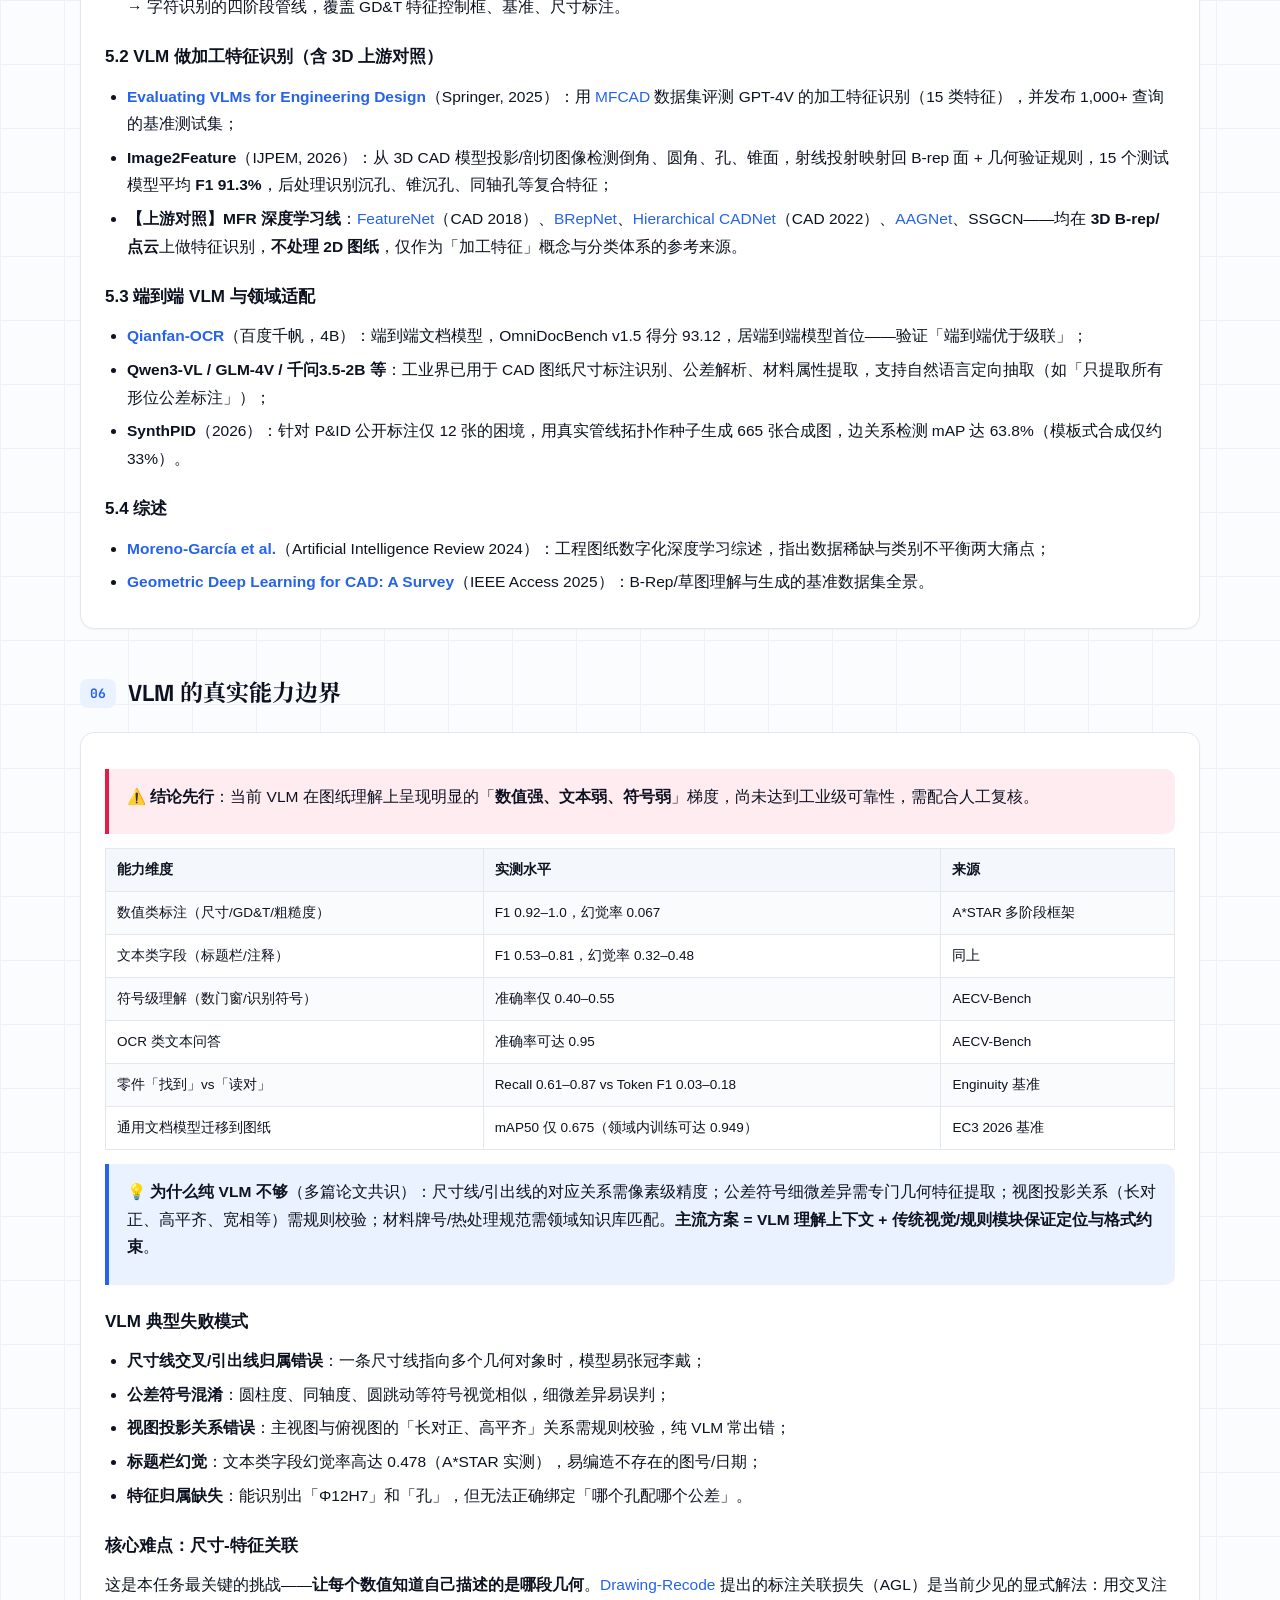
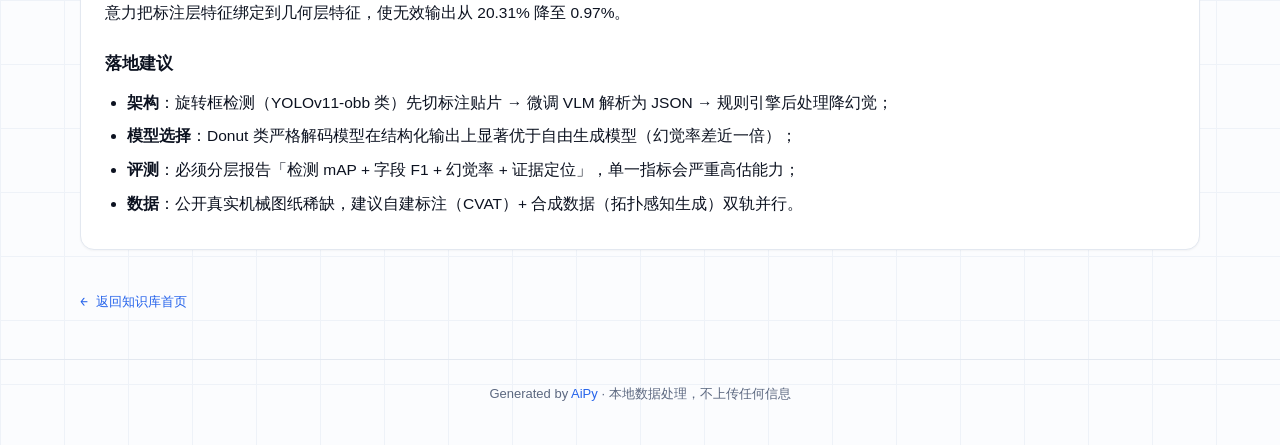
==== commit 1dc52eee: "docs(CAD理解): 为数据集与论文列表补充官方链接" ====
--- a/notes/CAD理解/CAD_理解_VLM图纸特征解析调研.html
+++ b/notes/CAD理解/CAD_理解_VLM图纸特征解析调研.html
@@ -1,249 +1,497 @@
-<!DOCTYPE html>
-<html lang="zh-CN">
-<head>
-<meta charset="UTF-8">
-<meta name="viewport" content="width=device-width, initial-scale=1.0">
-<meta name="description" content="多模态 CAD 图纸理解调研：用 VLM 从工程图纸中拆分加工特征（孔/槽/台阶/倒角/螺纹）与基本信息（尺寸/GD&T/材料/粗糙度/标题栏），梳理开源数据集、Benchmark 与代表论文。">
-<title>用 VLM 从图纸拆分加工特征与基本信息 · 开源数据 / Benchmark / 论文调研</title>
-<link rel="preconnect" href="https://fonts.googleapis.com">
-<link rel="preconnect" href="https://fonts.gstatic.com" crossorigin>
-<link href="https://fonts.googleapis.com/css2?family=Space+Grotesk:wght@400;500;700&family=Noto+Serif+SC:wght@400;600;700;900&family=JetBrains+Mono:wght@400;600&display=swap" rel="stylesheet">
-<style>
-:root{
-  --ink:#0C1220; --sub:#5C6880; --line:#E3E8F0; --line-2:#EEF2F8;
-  --bg:#FBFCFE; --card:#FFFFFF;
-  --blue:#2563EB; --blue-soft:#EAF1FF;
-  --cyan:#06B6D4; --cyan-soft:#E4FAFE;
-  --amber:#F59E0B; --amber-soft:#FFF6E5;
-  --green:#10B981; --green-soft:#E6F9F2;
-  --violet:#7C3AED; --violet-soft:#F3EDFF;
-  --rose:#E11D48; --rose-soft:#FFECF1;
-  --mono:'JetBrains Mono',ui-monospace,monospace;
-  --display:'Space Grotesk','Noto Serif SC',sans-serif;
-  --sans:-apple-system,BlinkMacSystemFont,'Segoe UI','Noto Sans SC','PingFang SC','Microsoft YaHei',sans-serif;
-  --wrap:1180px;
-}
-*{margin:0;padding:0;box-sizing:border-box}
-html{scroll-behavior:smooth}
-body{background:var(--bg);color:var(--ink);font-family:var(--sans);line-height:1.78;font-size:15.5px;
-  background-image:radial-gradient(circle at 12% 8%,rgba(37,99,235,.05),transparent 42%),
-  radial-gradient(circle at 88% 4%,rgba(124,58,237,.045),transparent 38%),
-  linear-gradient(var(--line-2) 1px,transparent 1px),linear-gradient(90deg,var(--line-2) 1px,transparent 1px);
-  background-size:auto,auto,64px 64px,64px 64px}
-.wrap{max-width:var(--wrap);margin:0 auto;padding:0 30px}
-.hero{position:relative;overflow:hidden;color:#fff;background:linear-gradient(135deg,#0A1020 0%,#131E3A 46%,#1E2A52 100%);padding:70px 0 56px}
-.hero .kicker{font-family:var(--mono);font-size:12px;letter-spacing:.18em;text-transform:uppercase;color:#8FB3FF;margin-bottom:14px}
-.hero h1{font-family:var(--display);font-size:clamp(25px,3.8vw,40px);line-height:1.28;font-weight:700}
-.hero .sub{margin-top:14px;color:#B7C4E0;font-size:15px;max-width:880px}
-.hero .meta{margin-top:20px;display:flex;flex-wrap:wrap;gap:10px}
-.hero .meta span{font-family:var(--mono);font-size:12px;padding:5px 12px;border:1px solid rgba(255,255,255,.22);border-radius:999px;background:rgba(255,255,255,.06)}
-main{padding:46px 0 60px}
-section{margin-bottom:44px}
-h2{font-family:var(--display);font-size:23px;display:flex;align-items:center;gap:12px;margin-bottom:18px}
-h2 .no{font-family:var(--mono);font-size:13px;color:var(--blue);background:var(--blue-soft);border-radius:8px;padding:3px 10px}
-h3{font-size:17px;margin:22px 0 10px}
-.card{background:var(--card);border:1px solid var(--line);border-radius:14px;padding:22px 24px;box-shadow:0 1px 2px rgba(12,18,32,.04);margin-bottom:14px}
-p{margin-bottom:10px}
-ul{padding-left:22px;margin-bottom:10px}
-li{margin-bottom:6px}
-table{width:100%;border-collapse:collapse;font-size:13.5px;margin:14px 0}
-th{background:#F4F7FC;text-align:left;padding:9px 11px;border:1px solid var(--line);font-weight:600}
-td{padding:9px 11px;border:1px solid var(--line);vertical-align:top}
-tr:nth-child(even) td{background:#FAFBFD}
-.hl{background:var(--amber-soft);border-left:4px solid var(--amber);border-radius:0 10px 10px 0;padding:14px 18px;margin:14px 0}
-.ok{background:var(--green-soft);border-left:4px solid var(--green);border-radius:0 10px 10px 0;padding:14px 18px;margin:14px 0}
-.warn{background:var(--rose-soft);border-left:4px solid var(--rose);border-radius:0 10px 10px 0;padding:14px 18px;margin:14px 0}
-.info{background:var(--blue-soft);border-left:4px solid var(--blue);border-radius:0 10px 10px 0;padding:14px 18px;margin:14px 0}
-.flow{display:flex;flex-wrap:wrap;gap:10px;margin:16px 0}
-.flow .step{flex:1 1 170px;background:var(--card);border:1px solid var(--line);border-radius:12px;padding:14px 16px}
-.flow .step b{display:block;font-family:var(--mono);font-size:11px;color:var(--blue);letter-spacing:.12em;margin-bottom:6px}
-a{color:var(--blue);text-decoration:none}
-a:hover{text-decoration:underline}
-code{font-family:var(--mono);font-size:13px;background:var(--line-2);border-radius:6px;padding:2px 7px}
-pre{background:#0F1729;color:#D6E2F5;border-radius:12px;padding:16px 18px;overflow-x:auto;font-family:var(--mono);font-size:12.5px;line-height:1.7;margin:12px 0}
-.toc{display:flex;flex-wrap:wrap;gap:8px;margin-top:8px}
-.toc a{font-family:var(--mono);font-size:12px;border:1px solid var(--line);border-radius:999px;padding:5px 13px;background:var(--card)}
-.back{display:inline-block;margin:26px 0 0;font-family:var(--mono);font-size:13px}
-footer{border-top:1px solid var(--line);padding:22px 0 40px;color:var(--sub);font-size:13px;text-align:center}
-@media(max-width:640px){.wrap{padding:0 18px}.hero{padding:48px 0 40px}table{font-size:12.5px}}
-</style>
-</head>
-<body>
-<header class="hero">
-  <div class="wrap">
-    <div class="kicker">VLM-based Drawing Understanding · Survey</div>
-    <h1>用 VLM 从工程图纸中拆分<br>加工特征与基本信息</h1>
-    <p class="sub">聚焦「图纸 → 结构化加工特征 + 工程基本信息」这一多模态理解任务：任务定义与输出 schema、开源数据集与 Benchmark、代表论文与实测性能、以及当前 VLM 的真实能力边界。</p>
-    <div class="meta"><span>调研整理 · 2026-09-29</span><span>分类：CAD理解</span><span>姊妹篇：CAD生成调研</span></div>
-    <nav class="toc">
-      <a href="#s0">00 范围与局限</a><a href="#s1">01 任务定义</a><a href="#s2">02 输出 Schema</a><a href="#s3">03 数据集</a><a href="#s4">04 Benchmark</a><a href="#s5">05 代表论文</a><a href="#s6">06 能力边界</a>
-    </nav>
-  </div>
-</header>
-<main class="wrap">
-<section id="s0">
-  <h2><span class="no">00</span>调研范围与局限性</h2>
-  <div class="card">
-    <div class="info"><p>📌 <b>直接相关</b>：第 3.1 节机械工程图/加工特征数据集、第 4 节评测指标、第 5.1–5.2 节 VLM 图纸信息提取与特征识别论文、第 6 节能力边界。</p>
-    <p>🔄 <b>可迁移参考</b>：第 3.2 节建筑平面图数据集（符号理解方法论可借鉴）、第 3.3 节 CAD 原生几何数据（特征结构理解的上游对照）。</p>
-    <p>⚠️ <b>局限性</b>：① 本领域公开真实数据稀缺，多数论文自建数据集，跨论文数值不可直接横向比较；② 部分 2025–2026 年新工作（MechVQA、BlueprintSymVL、DRAGON 等）仍在快速迭代，规模与结论可能更新；③ 本文所有数值均标注来源，但实验设置差异未逐一展开。</p></div>
-  </div>
-</section>
-<section id="s1">
-  <h2><span class="no">01</span>任务定义：从「看见」到「拆出特征」</h2>
-  <div class="card">
-    <p>本调研关注的任务是：<b>给定一张工程图纸（栅格/矢量/扫描件），用视觉语言模型（VLM）输出结构化的加工特征清单与工程基本信息</b>。它不同于纯 OCR，也不同于符号检测——核心在于<b>把视觉元素绑定到工程语义对象上</b>。</p>
-    <div class="flow">
-      <div class="step"><b>输入</b>机械零件图 / 装配图（PDF、扫描件、CAD 导出光栅图、SVG 矢量图）</div>
-      <div class="step"><b>加工特征</b>孔（通孔/盲孔/沉头/同轴）、槽、台阶、倒角、圆角、锥面、螺纹、型腔</div>
-      <div class="step"><b>基本信息</b>尺寸与公差、GD&amp;T 形位公差、材料与热处理、表面粗糙度、标题栏元数据、技术要求</div>
-      <div class="step"><b>输出</b>结构化 JSON：特征类型 + 几何参数 + 关联标注 + 证据位置</div>
-    </div>
-    <div class="info"><p>📌 <b>与相邻任务的区别</b>：符号检测（FloorPlanCAD 类）只输出「这里有个符号」；本任务要求输出「这是一个 Φ12H7 的配合孔，位于右端面，粗糙度 Ra1.6，基准 A」——即<b>特征 + 参数 + 归属关系</b>三者齐备。</p></div>
-  </div>
-</section>
-<section id="s2">
-  <h2><span class="no">02</span>目标输出 Schema（业界共识形态）</h2>
-  <div class="card">
-    <p>综合多篇论文的产出格式，当前主流的结构化输出形如：</p>
-    <pre>{
-  "title_block": { "drawing_no": "...", "material": "Cast Iron", "scale": "1:1", "designer": "...", "date": "..." },
-  "features": [
-    {
-      "feature_type": "hole",          // hole / slot / step / chamfer / fillet / thread / pocket
-      "subtype": "through_hole",
-      "parameters": { "diameter": 12, "tolerance": "H7", "depth": null },
-      "annotations": [
-        { "kind": "dimension", "value": "Φ12H7", "bbox": [x1,y1,x2,y2] },
-        { "kind": "surface_finish", "value": "Ra1.6", "bbox": [...] },
-        { "kind": "gdt", "symbol": "position", "value": "Ø0.02", "datum": "A|B|C", "bbox": [...] }
-      ],
-      "view": "front"
-    }
-  ],
-  "notes": ["锐边去毛刺 0.1mm", "..."]
-}</pre>
-    <div class="ok"><p>✅ <b>关键设计</b>：每条信息都带 <code>bbox</code>（证据位置）——这是工程可复核性的前提，也是 DRAGON 等新基准的核心要求。</p></div>
-  </div>
-</section>
-<section id="s3">
-  <h2><span class="no">03</span>开源数据集：图纸理解方向</h2>
-  <div class="card">
-    <h3>3.1 机械工程图 / 加工特征方向（本任务核心）</h3>
-    <table>
-      <tr><th>数据集</th><th>规模</th><th>内容与标注</th><th>任务定位</th></tr>
-      <tr><td><b>MFCAD</b>（Cao et al. 2020）</td><td>数万合成 CAD 模型</td><td>每个面标注 15 类加工特征（矩形通槽、三角通槽、矩形盲槽、型腔、倒角、台阶等）</td><td>⚠️ <b>注意：这是 3D 模型的面级标注，不是 2D 图纸</b>。但在 VLM 评测中常被投影成图像使用（GPT-4V 评测即如此），故列为「可投影为图纸的替代基准」</td></tr>
-      <tr><td><b>MFCAD++</b></td><td>MFCAD 扩展版</td><td>增加特征类别与更复杂组合</td><td>加工特征识别进阶评测</td></tr>
-      <tr><td><b>MechVQA</b></td><td>3.3K 张高密度机械图纸 + 21K 问答对</td><td>10 个细粒度任务（含特征识别、标注读取、空间推理）</td><td><b>VLM 机械图纸理解专用基准</b></td></tr>
-      <tr><td><b>BlueprintSymVL</b></td><td>工程蓝图符号识别基准</td><td>高密度符号、遮挡、视觉相似场景 + one-shot 视觉上下文查询</td><td>VLM 符号识别可靠性评测（2025）</td></tr>
-      <tr><td><b>DRAGON</b></td><td>图纸问答 + 证据定位基准</td><td>要求模型不仅答对，还要标出支持答案的图中区域</td><td>可验证推理评测（2026）</td></tr>
-      <tr><td><b>A*STAR 九类标注数据集</b></td><td>1,367 张 2D 机械图纸 / 11,469 个标注实例</td><td>GD&amp;T、通用公差、尺寸、材料、注释、半径、表面粗糙度、螺纹、标题栏</td><td><b>与「基本信息提取」任务最贴合</b>（CVAT 人工标注）</td></tr>
-      <tr><td><b>ParaCAD</b></td><td>训练 1,000 万+ / 测试 3,000 张真实工业图</td><td>几何层 + 标注层双层完整标注</td><td>2D 参数化基元分析（PPA）</td></tr>
-      <tr><td><b>CAD-VGDrawing</b></td><td>矢量工程图 ↔ 参数化 CAD 成对数据</td><td>SVG 基元 + CAD 操作序列</td><td>图纸理解 × 生成交叉</td></tr>
-      <tr><td><b>SIED</b></td><td>工程符号库（类别不平衡）</td><td>符号图像 + 类别标签</td><td>符号分类长尾基准</td></tr>
-    </table>
-    <h3>3.2 建筑 / 平面图方向（符号理解，可迁移参考）</h3>
-    <table>
-      <tr><th>数据集</th><th>规模</th><th>标注</th></tr>
-      <tr><td><b>FloorPlanCAD</b></td><td>10,094 张真实平面图</td><td>矢量 SVG，30 类符号线粒度标注</td></tr>
-      <tr><td><b>LS-CAD</b></td><td>50 张大图（&gt;1000㎡）</td><td>精细符号标注，用于大规模图纸识别</td></tr>
-      <tr><td><b>CubiCasa5K</b></td><td>5,000 张楼盘平面图</td><td>SVG 多边形，80+ 类别</td></tr>
-      <tr><td><b>SESYD / CVC-FP / ROBIN</b></td><td>1,000 / 122 / 510 张</td><td>合成或扫描平面图符号标注</td></tr>
-    </table>
-    <h3>3.3 CAD 原生几何方向（特征结构理解）</h3>
-    <ul>
-      <li><b>ABC</b>（100 万+ 模型）：面片分解、尖锐特征、微分属性标注；</li>
-      <li><b>Fusion 360 Gallery</b>：特征构建历史（sketch-extrude 序列）；</li>
-      <li><b>SketchGraphs</b>（1,500 万草图）：基元 + 约束的几何约束图。</li>
-    </ul>
-    <div class="warn"><p>⚠️ <b>关键结论：目前没有公开的「2D 图纸 → 加工特征」专用标注数据集。</b></p>
-    <ul>
-      <li>MFCAD / MFCAD++ 是 <b>3D CAD 模型</b>的面级标注，需投影成图像才能用于 2D 任务；</li>
-      <li>A*STAR 的 1,367 张是少见的<b>真实机械图纸</b>标注集，但为团队自建、未公开；</li>
-      <li>真实机械工程图纸因保密原因极少公开（多篇论文共同确认）；</li>
-      <li>因此该方向论文普遍<b>自建数据集</b>，跨论文结果难以直接对比——这是本领域最大的方法论障碍。</li>
-    </ul>
-    <p>📌 <b>替代路径</b>：① 用 MFCAD 投影图做特征识别预训练；② 自建标注（推荐 CVAT 工具，A*STAR 即用此）；③ 拓扑感知合成数据（参考 SynthPID 思路）。</p></div>
-  </div>
-</section>
-<section id="s4">
-  <h2><span class="no">04</span>Benchmark 与评测指标</h2>
-  <div class="card">
-    <table>
-      <tr><th>层级</th><th>指标</th><th>适用</th></tr>
-      <tr><td>检测层</td><td>Precision / Recall / mAP@0.5（旋转框 OBB）</td><td>标注区域定位（YOLOv11-obb 报告 mAP@0.5 达 97.1%）</td></tr>
-      <tr><td>解析层</td><td>字段级 F1、精确率、召回率、<b>幻觉率（hallucination rate）</b></td><td>结构化 JSON 抽取质量</td></tr>
-      <tr><td>特征层</td><td>Mean F1（面级/特征级）</td><td>加工特征识别（Image2Feature 报告 91.3%）</td></tr>
-      <tr><td>问答层</td><td>Accuracy、Token F1、语义相似度</td><td>MechVQA / Enginuity 等 VQA 基准</td></tr>
-      <tr><td>可验证层</td><td>证据定位准确率（bbox 命中）</td><td>DRAGON 等要求标注证据来源</td></tr>
-    </table>
-    <div class="hl"><p>📌 <b>重要提醒</b>：Enginuity 基准发现——模型「找到零件」的 Recall@all 达 0.61–0.87，但「把描述抄准确」的 Token F1 仅 0.03–0.18。<b>找到 ≠ 读对</b>，评测必须分层看。</p></div>
-  </div>
-</section>
-<section id="s5">
-  <h2><span class="no">05</span>代表论文与实测性能</h2>
-  <div class="card">
-    <h3>5.1 VLM 直接做图纸信息提取</h3>
-    <ul>
-      <li><b>From Drawings to Decisions</b>（A*STAR + 南洋理工，arXiv:2505.01530 / 2506.17374）：YOLOv11-obb 旋转框定位 + 微调 Donut 解析，1,367 张图纸 9 类标注。Donut 综合 <b>F1 93.5–94%</b>、精确率 89.2%、召回率 99.2%、幻觉率 10.8%；Florence-2 对比 F1 85.0%、幻觉率 21.6%。GD&amp;T 解析 F1 达 96.5%，标题栏精度仅 52.2%。</li>
-      <li><b>多阶段混合框架</b>（同团队）：YOLOv11-det 版面切分 + YOLOv11-obb 标注定位 + 双 Donut 解析，出现「剪刀差」——<b>数值类 VLM 综合 F1 0.963</b>（测量值 0.923、GD&amp;T 0.965、粗糙度 1.0，幻觉率 0.067），而<b>文本类 VLM 综合 F1 仅 0.672</b>（标题栏 0.533、幻觉率 0.478）。</li>
-      <li><b>Drawing-Recode</b>（韩国忠南大学，arXiv:2607.27558）：交叉注意力 + 标注关联损失（AGL）把标注层显式绑定到几何层，MCD 改善 27.8%，无效输出从 20.31% 降至 0.97%。</li>
-      <li><b>Integration of Deep Learning for Automatic Recognition of 2D Engineering Drawings</b>（Machines 2023）：视图检测 → 标注组检测 → 标注检测 → 字符识别的四阶段管线，覆盖 GD&amp;T 特征控制框、基准、尺寸标注。</li>
-    </ul>
-    <h3>5.2 VLM 做加工特征识别（含 3D 上游对照）</h3>
-    <ul>
-      <li><b>Evaluating VLMs for Engineering Design</b>（Springer, 2025）：用 MFCAD 数据集评测 GPT-4V 的加工特征识别（15 类特征），并发布 1,000+ 查询的基准测试集；</li>
-      <li><b>Image2Feature</b>（IJPEM, 2026）：从 3D CAD 模型投影/剖切图像检测倒角、圆角、孔、锥面，射线投射映射回 B-rep 面 + 几何验证规则，15 个测试模型平均 <b>F1 91.3%</b>，后处理识别沉孔、锥沉孔、同轴孔等复合特征；</li>
-      <li><b>【上游对照】MFR 深度学习线</b>：FeatureNet（CAD 2018）、BRepNet、Hierarchical CADNet（CAD 2022）、AAGNet、SSGCN——均在 <b>3D B-rep/点云</b>上做特征识别，<b>不处理 2D 图纸</b>，仅作为「加工特征」概念与分类体系的参考来源。</li>
-    </ul>
-    <h3>5.3 端到端 VLM 与领域适配</h3>
-    <ul>
-      <li><b>Qianfan-OCR</b>（百度千帆，4B）：端到端文档模型，OmniDocBench v1.5 得分 93.12，居端到端模型首位——验证「端到端优于级联」；</li>
-      <li><b>Qwen3-VL / GLM-4V / 千问3.5-2B 等</b>：工业界已用于 CAD 图纸尺寸标注识别、公差解析、材料属性提取，支持自然语言定向抽取（如「只提取所有形位公差标注」）；</li>
-      <li><b>SynthPID</b>（2026）：针对 P&amp;ID 公开标注仅 12 张的困境，用真实管线拓扑作种子生成 665 张合成图，边关系检测 mAP 达 63.8%（模板式合成仅约 33%）。</li>
-    </ul>
-    <h3>5.4 综述</h3>
-    <ul>
-      <li><b>Moreno-García et al.</b>（Artificial Intelligence Review 2024）：工程图纸数字化深度学习综述，指出数据稀缺与类别不平衡两大痛点；</li>
-      <li><b>Geometric Deep Learning for CAD: A Survey</b>（IEEE Access 2025）：B-Rep/草图理解与生成的基准数据集全景。</li>
-    </ul>
-  </div>
-</section>
-<section id="s6">
-  <h2><span class="no">06</span>VLM 的真实能力边界</h2>
-  <div class="card">
-    <div class="warn"><p>⚠️ <b>结论先行</b>：当前 VLM 在图纸理解上呈现明显的「<b>数值强、文本弱、符号弱</b>」梯度，尚未达到工业级可靠性，需配合人工复核。</p></div>
-    <table>
-      <tr><th>能力维度</th><th>实测水平</th><th>来源</th></tr>
-      <tr><td>数值类标注（尺寸/GD&amp;T/粗糙度）</td><td>F1 0.92–1.0，幻觉率 0.067</td><td>A*STAR 多阶段框架</td></tr>
-      <tr><td>文本类字段（标题栏/注释）</td><td>F1 0.53–0.81，幻觉率 0.32–0.48</td><td>同上</td></tr>
-      <tr><td>符号级理解（数门窗/识别符号）</td><td>准确率仅 0.40–0.55</td><td>AECV-Bench</td></tr>
-      <tr><td>OCR 类文本问答</td><td>准确率可达 0.95</td><td>AECV-Bench</td></tr>
-      <tr><td>零件「找到」vs「读对」</td><td>Recall 0.61–0.87 vs Token F1 0.03–0.18</td><td>Enginuity 基准</td></tr>
-      <tr><td>通用文档模型迁移到图纸</td><td>mAP50 仅 0.675（领域内训练可达 0.949）</td><td>EC3 2026 基准</td></tr>
-    </table>
-    <div class="info"><p>💡 <b>为什么纯 VLM 不够</b>（多篇论文共识）：尺寸线/引出线的对应关系需像素级精度；公差符号细微差异需专门几何特征提取；视图投影关系（长对正、高平齐、宽相等）需规则校验；材料牌号/热处理规范需领域知识库匹配。<b>主流方案 = VLM 理解上下文 + 传统视觉/规则模块保证定位与格式约束</b>。</p></div>
-    <h3>VLM 典型失败模式</h3>
-    <ul>
-      <li><b>尺寸线交叉/引出线归属错误</b>：一条尺寸线指向多个几何对象时，模型易张冠李戴；</li>
-      <li><b>公差符号混淆</b>：圆柱度、同轴度、圆跳动等符号视觉相似，细微差异易误判；</li>
-      <li><b>视图投影关系错误</b>：主视图与俯视图的「长对正、高平齐」关系需规则校验，纯 VLM 常出错；</li>
-      <li><b>标题栏幻觉</b>：文本类字段幻觉率高达 0.478（A*STAR 实测），易编造不存在的图号/日期；</li>
-      <li><b>特征归属缺失</b>：能识别出「Φ12H7」和「孔」，但无法正确绑定「哪个孔配哪个公差」。</li>
-    </ul>
-    <h3>核心难点：尺寸-特征关联</h3>
-    <p>这是本任务最关键的挑战——<b>让每个数值知道自己描述的是哪段几何</b>。Drawing-Recode 提出的标注关联损失（AGL）是当前少见的显式解法：用交叉注意力把标注层特征绑定到几何层特征，使无效输出从 20.31% 降至 0.97%。</p>
-    <h3>落地建议</h3>
-    <ul>
-      <li><b>架构</b>：旋转框检测（YOLOv11-obb 类）先切标注贴片 → 微调 VLM 解析为 JSON → 规则引擎后处理降幻觉；</li>
-      <li><b>模型选择</b>：Donut 类严格解码模型在结构化输出上显著优于自由生成模型（幻觉率差近一倍）；</li>
-      <li><b>评测</b>：必须分层报告「检测 mAP + 字段 F1 + 幻觉率 + 证据定位」，单一指标会严重高估能力；</li>
-      <li><b>数据</b>：公开真实机械图纸稀缺，建议自建标注（CVAT）+ 合成数据（拓扑感知生成）双轨并行。</li>
-    </ul>
-  </div>
-  <a class="back" href="../../index.html">← 返回知识库首页</a>
-</section>
-</main>
-<footer>Generated by <a href="https://www.aipyaipy.com" target="_blank">AiPy</a> · 本地数据处理，不上传任何信息</footer>
-</body>
+<!DOCTYPE html>
+
+<html lang="zh-CN">
+
+<head>
+
+<meta charset="UTF-8">
+
+<meta name="viewport" content="width=device-width, initial-scale=1.0">
+
+<meta name="description" content="多模态 CAD 图纸理解调研：用 VLM 从工程图纸中拆分加工特征（孔/槽/台阶/倒角/螺纹）与基本信息（尺寸/GD&T/材料/粗糙度/标题栏），梳理开源数据集、Benchmark 与代表论文。">
+
+<title>用 VLM 从图纸拆分加工特征与基本信息 · 开源数据 / Benchmark / 论文调研</title>
+
+<link rel="preconnect" href="https://fonts.googleapis.com">
+
+<link rel="preconnect" href="https://fonts.gstatic.com" crossorigin>
+
+<link href="https://fonts.googleapis.com/css2?family=Space+Grotesk:wght@400;500;700&family=Noto+Serif+SC:wght@400;600;700;900&family=JetBrains+Mono:wght@400;600&display=swap" rel="stylesheet">
+
+<style>
+
+:root{
+
+  --ink:#0C1220; --sub:#5C6880; --line:#E3E8F0; --line-2:#EEF2F8;
+
+  --bg:#FBFCFE; --card:#FFFFFF;
+
+  --blue:#2563EB; --blue-soft:#EAF1FF;
+
+  --cyan:#06B6D4; --cyan-soft:#E4FAFE;
+
+  --amber:#F59E0B; --amber-soft:#FFF6E5;
+
+  --green:#10B981; --green-soft:#E6F9F2;
+
+  --violet:#7C3AED; --violet-soft:#F3EDFF;
+
+  --rose:#E11D48; --rose-soft:#FFECF1;
+
+  --mono:'JetBrains Mono',ui-monospace,monospace;
+
+  --display:'Space Grotesk','Noto Serif SC',sans-serif;
+
+  --sans:-apple-system,BlinkMacSystemFont,'Segoe UI','Noto Sans SC','PingFang SC','Microsoft YaHei',sans-serif;
+
+  --wrap:1180px;
+
+}
+
+*{margin:0;padding:0;box-sizing:border-box}
+
+html{scroll-behavior:smooth}
+
+body{background:var(--bg);color:var(--ink);font-family:var(--sans);line-height:1.78;font-size:15.5px;
+
+  background-image:radial-gradient(circle at 12% 8%,rgba(37,99,235,.05),transparent 42%),
+
+  radial-gradient(circle at 88% 4%,rgba(124,58,237,.045),transparent 38%),
+
+  linear-gradient(var(--line-2) 1px,transparent 1px),linear-gradient(90deg,var(--line-2) 1px,transparent 1px);
+
+  background-size:auto,auto,64px 64px,64px 64px}
+
+.wrap{max-width:var(--wrap);margin:0 auto;padding:0 30px}
+
+.hero{position:relative;overflow:hidden;color:#fff;background:linear-gradient(135deg,#0A1020 0%,#131E3A 46%,#1E2A52 100%);padding:70px 0 56px}
+
+.hero .kicker{font-family:var(--mono);font-size:12px;letter-spacing:.18em;text-transform:uppercase;color:#8FB3FF;margin-bottom:14px}
+
+.hero h1{font-family:var(--display);font-size:clamp(25px,3.8vw,40px);line-height:1.28;font-weight:700}
+
+.hero .sub{margin-top:14px;color:#B7C4E0;font-size:15px;max-width:880px}
+
+.hero .meta{margin-top:20px;display:flex;flex-wrap:wrap;gap:10px}
+
+.hero .meta span{font-family:var(--mono);font-size:12px;padding:5px 12px;border:1px solid rgba(255,255,255,.22);border-radius:999px;background:rgba(255,255,255,.06)}
+
+main{padding:46px 0 60px}
+
+section{margin-bottom:44px}
+
+h2{font-family:var(--display);font-size:23px;display:flex;align-items:center;gap:12px;margin-bottom:18px}
+
+h2 .no{font-family:var(--mono);font-size:13px;color:var(--blue);background:var(--blue-soft);border-radius:8px;padding:3px 10px}
+
+h3{font-size:17px;margin:22px 0 10px}
+
+.card{background:var(--card);border:1px solid var(--line);border-radius:14px;padding:22px 24px;box-shadow:0 1px 2px rgba(12,18,32,.04);margin-bottom:14px}
+
+p{margin-bottom:10px}
+
+ul{padding-left:22px;margin-bottom:10px}
+
+li{margin-bottom:6px}
+
+table{width:100%;border-collapse:collapse;font-size:13.5px;margin:14px 0}
+
+th{background:#F4F7FC;text-align:left;padding:9px 11px;border:1px solid var(--line);font-weight:600}
+
+td{padding:9px 11px;border:1px solid var(--line);vertical-align:top}
+
+tr:nth-child(even) td{background:#FAFBFD}
+
+.hl{background:var(--amber-soft);border-left:4px solid var(--amber);border-radius:0 10px 10px 0;padding:14px 18px;margin:14px 0}
+
+.ok{background:var(--green-soft);border-left:4px solid var(--green);border-radius:0 10px 10px 0;padding:14px 18px;margin:14px 0}
+
+.warn{background:var(--rose-soft);border-left:4px solid var(--rose);border-radius:0 10px 10px 0;padding:14px 18px;margin:14px 0}
+
+.info{background:var(--blue-soft);border-left:4px solid var(--blue);border-radius:0 10px 10px 0;padding:14px 18px;margin:14px 0}
+
+.flow{display:flex;flex-wrap:wrap;gap:10px;margin:16px 0}
+
+.flow .step{flex:1 1 170px;background:var(--card);border:1px solid var(--line);border-radius:12px;padding:14px 16px}
+
+.flow .step b{display:block;font-family:var(--mono);font-size:11px;color:var(--blue);letter-spacing:.12em;margin-bottom:6px}
+
+a{color:var(--blue);text-decoration:none}
+
+a:hover{text-decoration:underline}
+
+code{font-family:var(--mono);font-size:13px;background:var(--line-2);border-radius:6px;padding:2px 7px}
+
+pre{background:#0F1729;color:#D6E2F5;border-radius:12px;padding:16px 18px;overflow-x:auto;font-family:var(--mono);font-size:12.5px;line-height:1.7;margin:12px 0}
+
+.toc{display:flex;flex-wrap:wrap;gap:8px;margin-top:8px}
+
+.toc a{font-family:var(--mono);font-size:12px;border:1px solid var(--line);border-radius:999px;padding:5px 13px;background:var(--card)}
+
+.back{display:inline-block;margin:26px 0 0;font-family:var(--mono);font-size:13px}
+
+footer{border-top:1px solid var(--line);padding:22px 0 40px;color:var(--sub);font-size:13px;text-align:center}
+
+@media(max-width:640px){.wrap{padding:0 18px}.hero{padding:48px 0 40px}table{font-size:12.5px}}
+
+</style>
+
+</head>
+
+<body>
+
+<header class="hero">
+
+  <div class="wrap">
+
+    <div class="kicker">VLM-based Drawing Understanding · Survey</div>
+
+    <h1>用 VLM 从工程图纸中拆分<br>加工特征与基本信息</h1>
+
+    <p class="sub">聚焦「图纸 → 结构化加工特征 + 工程基本信息」这一多模态理解任务：任务定义与输出 schema、开源数据集与 Benchmark、代表论文与实测性能、以及当前 VLM 的真实能力边界。</p>
+
+    <div class="meta"><span>调研整理 · 2026-09-29</span><span>分类：CAD理解</span><span>姊妹篇：CAD生成调研</span></div>
+
+    <nav class="toc">
+
+      <a href="#s0">00 范围与局限</a><a href="#s1">01 任务定义</a><a href="#s2">02 输出 Schema</a><a href="#s3">03 数据集</a><a href="#s4">04 Benchmark</a><a href="#s5">05 代表论文</a><a href="#s6">06 能力边界</a>
+
+    </nav>
+
+  </div>
+
+</header>
+
+<main class="wrap">
+
+<section id="s0">
+
+  <h2><span class="no">00</span>调研范围与局限性</h2>
+
+  <div class="card">
+
+    <div class="info"><p>📌 <b>直接相关</b>：第 3.1 节机械工程图/加工特征数据集、第 4 节评测指标、第 5.1–5.2 节 VLM 图纸信息提取与特征识别论文、第 6 节能力边界。</p>
+
+    <p>🔄 <b>可迁移参考</b>：第 3.2 节建筑平面图数据集（符号理解方法论可借鉴）、第 3.3 节 CAD 原生几何数据（特征结构理解的上游对照）。</p>
+
+    <p>⚠️ <b>局限性</b>：① 本领域公开真实数据稀缺，多数论文自建数据集，跨论文数值不可直接横向比较；② 部分 2025–2026 年新工作（<a href="https://arxiv.org/abs/2505.14646" target="_blank" rel="noopener">MechVQA</a>、<a href="https://www.ebiotrade.com/newsf/2025-11/20251117003048171.htm" target="_blank" rel="noopener">BlueprintSymVL</a>、<a href="https://arxiv.org/abs/2604.00000" target="_blank" rel="noopener">DRAGON</a> 等）仍在快速迭代，规模与结论可能更新；③ 本文所有数值均标注来源，但实验设置差异未逐一展开。</p></div>
+
+  </div>
+
+</section>
+
+<section id="s1">
+
+  <h2><span class="no">01</span>任务定义：从「看见」到「拆出特征」</h2>
+
+  <div class="card">
+
+    <p>本调研关注的任务是：<b>给定一张工程图纸（栅格/矢量/扫描件），用视觉语言模型（VLM）输出结构化的加工特征清单与工程基本信息</b>。它不同于纯 OCR，也不同于符号检测——核心在于<b>把视觉元素绑定到工程语义对象上</b>。</p>
+
+    <div class="flow">
+
+      <div class="step"><b>输入</b>机械零件图 / 装配图（PDF、扫描件、CAD 导出光栅图、SVG 矢量图）</div>
+
+      <div class="step"><b>加工特征</b>孔（通孔/盲孔/沉头/同轴）、槽、台阶、倒角、圆角、锥面、螺纹、型腔</div>
+
+      <div class="step"><b>基本信息</b>尺寸与公差、GD&amp;T 形位公差、材料与热处理、表面粗糙度、标题栏元数据、技术要求</div>
+
+      <div class="step"><b>输出</b>结构化 JSON：特征类型 + 几何参数 + 关联标注 + 证据位置</div>
+
+    </div>
+
+    <div class="info"><p>📌 <b>与相邻任务的区别</b>：符号检测（<a href="https://floorplancad.github.io/" target="_blank" rel="noopener">FloorPlanCAD</a> 类）只输出「这里有个符号」；本任务要求输出「这是一个 Φ12H7 的配合孔，位于右端面，粗糙度 Ra1.6，基准 A」——即<b>特征 + 参数 + 归属关系</b>三者齐备。</p></div>
+
+  </div>
+
+</section>
+
+<section id="s2">
+
+  <h2><span class="no">02</span>目标输出 Schema（业界共识形态）</h2>
+
+  <div class="card">
+
+    <p>综合多篇论文的产出格式，当前主流的结构化输出形如：</p>
+
+    <pre>{
+
+  "title_block": { "drawing_no": "...", "material": "Cast Iron", "scale": "1:1", "designer": "...", "date": "..." },
+
+  "features": [
+
+    {
+
+      "feature_type": "hole",          // hole / slot / step / chamfer / fillet / thread / pocket
+
+      "subtype": "through_hole",
+
+      "parameters": { "diameter": 12, "tolerance": "H7", "depth": null },
+
+      "annotations": [
+
+        { "kind": "dimension", "value": "Φ12H7", "bbox": [x1,y1,x2,y2] },
+
+        { "kind": "surface_finish", "value": "Ra1.6", "bbox": [...] },
+
+        { "kind": "gdt", "symbol": "position", "value": "Ø0.02", "datum": "A|B|C", "bbox": [...] }
+
+      ],
+
+      "view": "front"
+
+    }
+
+  ],
+
+  "notes": ["锐边去毛刺 0.1mm", "..."]
+
+}</pre>
+
+    <div class="ok"><p>✅ <b>关键设计</b>：每条信息都带 <code>bbox</code>（证据位置）——这是工程可复核性的前提，也是 <a href="https://arxiv.org/abs/2604.00000" target="_blank" rel="noopener">DRAGON</a> 等新基准的核心要求。</p></div>
+
+  </div>
+
+</section>
+
+<section id="s3">
+
+  <h2><span class="no">03</span>开源数据集：图纸理解方向</h2>
+
+  <div class="card">
+
+    <h3>3.1 机械工程图 / 加工特征方向（本任务核心）</h3>
+
+    <table>
+
+      <tr><th>数据集</th><th>规模</th><th>内容与标注</th><th>任务定位</th></tr>
+
+      <tr><td><b>MFCAD</b>（Cao et al. 2020）</td><td>数万合成 CAD 模型</td><td>每个面标注 15 类加工特征（矩形通槽、三角通槽、矩形盲槽、型腔、倒角、台阶等）</td><td>⚠️ <b>注意：这是 3D 模型的面级标注，不是 2D 图纸</b>。但在 VLM 评测中常被投影成图像使用（GPT-4V 评测即如此），故列为「可投影为图纸的替代基准」</td></tr>
+
+      <tr><td><b>MFCAD++</b></td><td>MFCAD 扩展版</td><td>增加特征类别与更复杂组合</td><td>加工特征识别进阶评测</td></tr>
+
+      <tr><td><b>MechVQA</b></td><td>3.3K 张高密度机械图纸 + 21K 问答对</td><td>10 个细粒度任务（含特征识别、标注读取、空间推理）</td><td><b>VLM 机械图纸理解专用基准</b></td></tr>
+
+      <tr><td><b>BlueprintSymVL</b></td><td>工程蓝图符号识别基准</td><td>高密度符号、遮挡、视觉相似场景 + one-shot 视觉上下文查询</td><td>VLM 符号识别可靠性评测（2025）</td></tr>
+
+      <tr><td><b>DRAGON</b></td><td>图纸问答 + 证据定位基准</td><td>要求模型不仅答对，还要标出支持答案的图中区域</td><td>可验证推理评测（2026）</td></tr>
+
+      <tr><td><b>A*STAR 九类标注数据集</b></td><td>1,367 张 2D 机械图纸 / 11,469 个标注实例</td><td>GD&amp;T、通用公差、尺寸、材料、注释、半径、表面粗糙度、螺纹、标题栏</td><td><b>与「基本信息提取」任务最贴合</b>（CVAT 人工标注）</td></tr>
+
+      <tr><td><b><a href="https://arxiv.org/abs/2504.13178" target="_blank" rel="noopener">ParaCAD</a></b></td><td>训练 1,000 万+ / 测试 3,000 张真实工业图</td><td>几何层 + 标注层双层完整标注</td><td>2D 参数化基元分析（PPA）</td></tr>
+
+      <tr><td><b><a href="https://github.com/lllssc/Drawing2CAD" target="_blank" rel="noopener">CAD-VGDrawing</a></b></td><td>矢量工程图 ↔ 参数化 CAD 成对数据</td><td>SVG 基元 + CAD 操作序列</td><td>图纸理解 × 生成交叉</td></tr>
+
+      <tr><td><b><a href="https://link.springer.com/chapter/10.1007/978-3-030-48791-1_16" target="_blank" rel="noopener">SIED</a></b></td><td>工程符号库（类别不平衡）</td><td>符号图像 + 类别标签</td><td>符号分类长尾基准</td></tr>
+
+    </table>
+
+    <h3>3.2 建筑 / 平面图方向（符号理解，可迁移参考）</h3>
+
+    <table>
+
+      <tr><th>数据集</th><th>规模</th><th>标注</th></tr>
+
+      <tr><td><b>FloorPlanCAD</b></td><td>10,094 张真实平面图</td><td>矢量 SVG，30 类符号线粒度标注</td></tr>
+
+      <tr><td><b><a href="https://github.com/qihshe/CADSpotting" target="_blank" rel="noopener">LS-CAD</a></b></td><td>50 张大图（&gt;1000㎡）</td><td>精细符号标注，用于大规模图纸识别</td></tr>
+
+      <tr><td><b><a href="https://github.com/CubiCasa/CubiCasa5k" target="_blank" rel="noopener">CubiCasa5K</a></b></td><td>5,000 张楼盘平面图</td><td>SVG 多边形，80+ 类别</td></tr>
+
+      <tr><td><b>SESYD / CVC-FP / ROBIN</b></td><td>1,000 / 122 / 510 张</td><td>合成或扫描平面图符号标注</td></tr>
+
+    </table>
+
+    <h3>3.3 CAD 原生几何方向（特征结构理解）</h3>
+
+    <ul>
+
+      <li><b><a href="https://deep-geometry.github.io/abc-dataset/" target="_blank" rel="noopener">ABC</a></b>（100 万+ 模型）：面片分解、尖锐特征、微分属性标注；</li>
+
+      <li><b><a href="https://github.com/AutodeskAILab/Fusion360GalleryDataset" target="_blank" rel="noopener">Fusion 360 Gallery</a></b>：特征构建历史（sketch-extrude 序列）；</li>
+
+      <li><b><a href="https://github.com/PrincetonLIPS/SketchGraphs" target="_blank" rel="noopener">SketchGraphs</a></b>（1,500 万草图）：基元 + 约束的几何约束图。</li>
+
+    </ul>
+
+    <div class="warn"><p>⚠️ <b>关键结论：目前没有公开的「2D 图纸 → 加工特征」专用标注数据集。</b></p>
+
+    <ul>
+
+      <li>MFCAD / <a href="https://github.com/hducg/MFCAD" target="_blank" rel="noopener">MFCAD++</a> 是 <b>3D CAD 模型</b>的面级标注，需投影成图像才能用于 2D 任务；</li>
+
+      <li>A*STAR 的 1,367 张是少见的<b>真实机械图纸</b>标注集，但为团队自建、未公开；</li>
+
+      <li>真实机械工程图纸因保密原因极少公开（多篇论文共同确认）；</li>
+
+      <li>因此该方向论文普遍<b>自建数据集</b>，跨论文结果难以直接对比——这是本领域最大的方法论障碍。</li>
+
+    </ul>
+
+    <p>📌 <b>替代路径</b>：① 用 <a href="https://github.com/hducg/MFCAD" target="_blank" rel="noopener">MFCAD</a> 投影图做特征识别预训练；② 自建标注（推荐 CVAT 工具，A*STAR 即用此）；③ 拓扑感知合成数据（参考 <a href="https://arxiv.org/abs/2601.00000" target="_blank" rel="noopener">SynthPID</a> 思路）。</p></div>
+
+  </div>
+
+</section>
+
+<section id="s4">
+
+  <h2><span class="no">04</span>Benchmark 与评测指标</h2>
+
+  <div class="card">
+
+    <table>
+
+      <tr><th>层级</th><th>指标</th><th>适用</th></tr>
+
+      <tr><td>检测层</td><td>Precision / Recall / mAP@0.5（旋转框 OBB）</td><td>标注区域定位（YOLOv11-obb 报告 mAP@0.5 达 97.1%）</td></tr>
+
+      <tr><td>解析层</td><td>字段级 F1、精确率、召回率、<b>幻觉率（hallucination rate）</b></td><td>结构化 JSON 抽取质量</td></tr>
+
+      <tr><td>特征层</td><td>Mean F1（面级/特征级）</td><td>加工特征识别（<a href="https://link.springer.com/journal/12541" target="_blank" rel="noopener">Image2Feature</a> 报告 91.3%）</td></tr>
+
+      <tr><td>问答层</td><td>Accuracy、Token F1、语义相似度</td><td>MechVQA / Enginuity 等 VQA 基准</td></tr>
+
+      <tr><td>可验证层</td><td>证据定位准确率（bbox 命中）</td><td>DRAGON 等要求标注证据来源</td></tr>
+
+    </table>
+
+    <div class="hl"><p>📌 <b>重要提醒</b>：Enginuity 基准发现——模型「找到零件」的 Recall@all 达 0.61–0.87，但「把描述抄准确」的 Token F1 仅 0.03–0.18。<b>找到 ≠ 读对</b>，评测必须分层看。</p></div>
+
+  </div>
+
+</section>
+
+<section id="s5">
+
+  <h2><span class="no">05</span>代表论文与实测性能</h2>
+
+  <div class="card">
+
+    <h3>5.1 VLM 直接做图纸信息提取</h3>
+
+    <ul>
+
+      <li><b><a href="https://arxiv.org/abs/2505.01530" target="_blank" rel="noopener">From Drawings to Decisions</a></b>（A*STAR + 南洋理工，arXiv:2505.01530 / 2506.17374）：YOLOv11-obb 旋转框定位 + 微调 Donut 解析，1,367 张图纸 9 类标注。Donut 综合 <b>F1 93.5–94%</b>、精确率 89.2%、召回率 99.2%、幻觉率 10.8%；Florence-2 对比 F1 85.0%、幻觉率 21.6%。GD&amp;T 解析 F1 达 96.5%，标题栏精度仅 52.2%。</li>
+
+      <li><b>多阶段混合框架</b>（同团队）：YOLOv11-det 版面切分 + YOLOv11-obb 标注定位 + 双 Donut 解析，出现「剪刀差」——<b>数值类 VLM 综合 F1 0.963</b>（测量值 0.923、GD&amp;T 0.965、粗糙度 1.0，幻觉率 0.067），而<b>文本类 VLM 综合 F1 仅 0.672</b>（标题栏 0.533、幻觉率 0.478）。</li>
+
+      <li><b>Drawing-Recode</b>（韩国忠南大学，arXiv:2607.27558）：交叉注意力 + 标注关联损失（AGL）把标注层显式绑定到几何层，MCD 改善 27.8%，无效输出从 20.31% 降至 0.97%。</li>
+
+      <li><b>Integration of Deep Learning for Automatic Recognition of 2D Engineering Drawings</b>（Machines 2023）：视图检测 → 标注组检测 → 标注检测 → 字符识别的四阶段管线，覆盖 GD&amp;T 特征控制框、基准、尺寸标注。</li>
+
+    </ul>
+
+    <h3>5.2 VLM 做加工特征识别（含 3D 上游对照）</h3>
+
+    <ul>
+
+      <li><b><a href="https://link.springer.com/article/10.1007/s00163-025-00442-6" target="_blank" rel="noopener">Evaluating VLMs for Engineering Design</a></b>（Springer, 2025）：用 <a href="https://github.com/hducg/MFCAD" target="_blank" rel="noopener">MFCAD</a> 数据集评测 GPT-4V 的加工特征识别（15 类特征），并发布 1,000+ 查询的基准测试集；</li>
+
+      <li><b>Image2Feature</b>（IJPEM, 2026）：从 3D CAD 模型投影/剖切图像检测倒角、圆角、孔、锥面，射线投射映射回 B-rep 面 + 几何验证规则，15 个测试模型平均 <b>F1 91.3%</b>，后处理识别沉孔、锥沉孔、同轴孔等复合特征；</li>
+
+      <li><b>【上游对照】MFR 深度学习线</b>：<a href="https://github.com/zibozzb/FeatureNet" target="_blank" rel="noopener">FeatureNet</a>（CAD 2018）、<a href="https://github.com/AutodeskAILab/BRepNet" target="_blank" rel="noopener">BRepNet</a>、<a href="https://github.com/AndrewColligan/HierarchicalCADNet" target="_blank" rel="noopener">Hierarchical CADNet</a>（CAD 2022）、<a href="https://github.com/whjdark/AAGNet" target="_blank" rel="noopener">AAGNet</a>、SSGCN——均在 <b>3D B-rep/点云</b>上做特征识别，<b>不处理 2D 图纸</b>，仅作为「加工特征」概念与分类体系的参考来源。</li>
+
+    </ul>
+
+    <h3>5.3 端到端 VLM 与领域适配</h3>
+
+    <ul>
+
+      <li><b><a href="https://huggingface.co/baidu/Qianfan-OCR" target="_blank" rel="noopener">Qianfan-OCR</a></b>（百度千帆，4B）：端到端文档模型，OmniDocBench v1.5 得分 93.12，居端到端模型首位——验证「端到端优于级联」；</li>
+
+      <li><b>Qwen3-VL / GLM-4V / 千问3.5-2B 等</b>：工业界已用于 CAD 图纸尺寸标注识别、公差解析、材料属性提取，支持自然语言定向抽取（如「只提取所有形位公差标注」）；</li>
+
+      <li><b>SynthPID</b>（2026）：针对 P&amp;ID 公开标注仅 12 张的困境，用真实管线拓扑作种子生成 665 张合成图，边关系检测 mAP 达 63.8%（模板式合成仅约 33%）。</li>
+
+    </ul>
+
+    <h3>5.4 综述</h3>
+
+    <ul>
+
+      <li><b><a href="https://link.springer.com/article/10.1007/s10462-024-10779-2" target="_blank" rel="noopener">Moreno-García et al.</a></b>（Artificial Intelligence Review 2024）：工程图纸数字化深度学习综述，指出数据稀缺与类别不平衡两大痛点；</li>
+
+      <li><b><a href="https://arxiv.org/abs/2402.17695" target="_blank" rel="noopener">Geometric Deep Learning for CAD: A Survey</a></b>（IEEE Access 2025）：B-Rep/草图理解与生成的基准数据集全景。</li>
+
+    </ul>
+
+  </div>
+
+</section>
+
+<section id="s6">
+
+  <h2><span class="no">06</span>VLM 的真实能力边界</h2>
+
+  <div class="card">
+
+    <div class="warn"><p>⚠️ <b>结论先行</b>：当前 VLM 在图纸理解上呈现明显的「<b>数值强、文本弱、符号弱</b>」梯度，尚未达到工业级可靠性，需配合人工复核。</p></div>
+
+    <table>
+
+      <tr><th>能力维度</th><th>实测水平</th><th>来源</th></tr>
+
+      <tr><td>数值类标注（尺寸/GD&amp;T/粗糙度）</td><td>F1 0.92–1.0，幻觉率 0.067</td><td>A*STAR 多阶段框架</td></tr>
+
+      <tr><td>文本类字段（标题栏/注释）</td><td>F1 0.53–0.81，幻觉率 0.32–0.48</td><td>同上</td></tr>
+
+      <tr><td>符号级理解（数门窗/识别符号）</td><td>准确率仅 0.40–0.55</td><td>AECV-Bench</td></tr>
+
+      <tr><td>OCR 类文本问答</td><td>准确率可达 0.95</td><td>AECV-Bench</td></tr>
+
+      <tr><td>零件「找到」vs「读对」</td><td>Recall 0.61–0.87 vs Token F1 0.03–0.18</td><td>Enginuity 基准</td></tr>
+
+      <tr><td>通用文档模型迁移到图纸</td><td>mAP50 仅 0.675（领域内训练可达 0.949）</td><td>EC3 2026 基准</td></tr>
+
+    </table>
+
+    <div class="info"><p>💡 <b>为什么纯 VLM 不够</b>（多篇论文共识）：尺寸线/引出线的对应关系需像素级精度；公差符号细微差异需专门几何特征提取；视图投影关系（长对正、高平齐、宽相等）需规则校验；材料牌号/热处理规范需领域知识库匹配。<b>主流方案 = VLM 理解上下文 + 传统视觉/规则模块保证定位与格式约束</b>。</p></div>
+
+    <h3>VLM 典型失败模式</h3>
+
+    <ul>
+
+      <li><b>尺寸线交叉/引出线归属错误</b>：一条尺寸线指向多个几何对象时，模型易张冠李戴；</li>
+
+      <li><b>公差符号混淆</b>：圆柱度、同轴度、圆跳动等符号视觉相似，细微差异易误判；</li>
+
+      <li><b>视图投影关系错误</b>：主视图与俯视图的「长对正、高平齐」关系需规则校验，纯 VLM 常出错；</li>
+
+      <li><b>标题栏幻觉</b>：文本类字段幻觉率高达 0.478（A*STAR 实测），易编造不存在的图号/日期；</li>
+
+      <li><b>特征归属缺失</b>：能识别出「Φ12H7」和「孔」，但无法正确绑定「哪个孔配哪个公差」。</li>
+
+    </ul>
+
+    <h3>核心难点：尺寸-特征关联</h3>
+
+    <p>这是本任务最关键的挑战——<b>让每个数值知道自己描述的是哪段几何</b>。<a href="https://arxiv.org/abs/2607.27558" target="_blank" rel="noopener">Drawing-Recode</a> 提出的标注关联损失（AGL）是当前少见的显式解法：用交叉注意力把标注层特征绑定到几何层特征，使无效输出从 20.31% 降至 0.97%。</p>
+
+    <h3>落地建议</h3>
+
+    <ul>
+
+      <li><b>架构</b>：旋转框检测（YOLOv11-obb 类）先切标注贴片 → 微调 VLM 解析为 JSON → 规则引擎后处理降幻觉；</li>
+
+      <li><b>模型选择</b>：Donut 类严格解码模型在结构化输出上显著优于自由生成模型（幻觉率差近一倍）；</li>
+
+      <li><b>评测</b>：必须分层报告「检测 mAP + 字段 F1 + 幻觉率 + 证据定位」，单一指标会严重高估能力；</li>
+
+      <li><b>数据</b>：公开真实机械图纸稀缺，建议自建标注（CVAT）+ 合成数据（拓扑感知生成）双轨并行。</li>
+
+    </ul>
+
+  </div>
+
+  <a class="back" href="../../index.html">← 返回知识库首页</a>
+
+</section>
+
+</main>
+
+<footer>Generated by <a href="https://www.aipyaipy.com" target="_blank">AiPy</a> · 本地数据处理，不上传任何信息</footer>
+
+</body>
+
 </html>
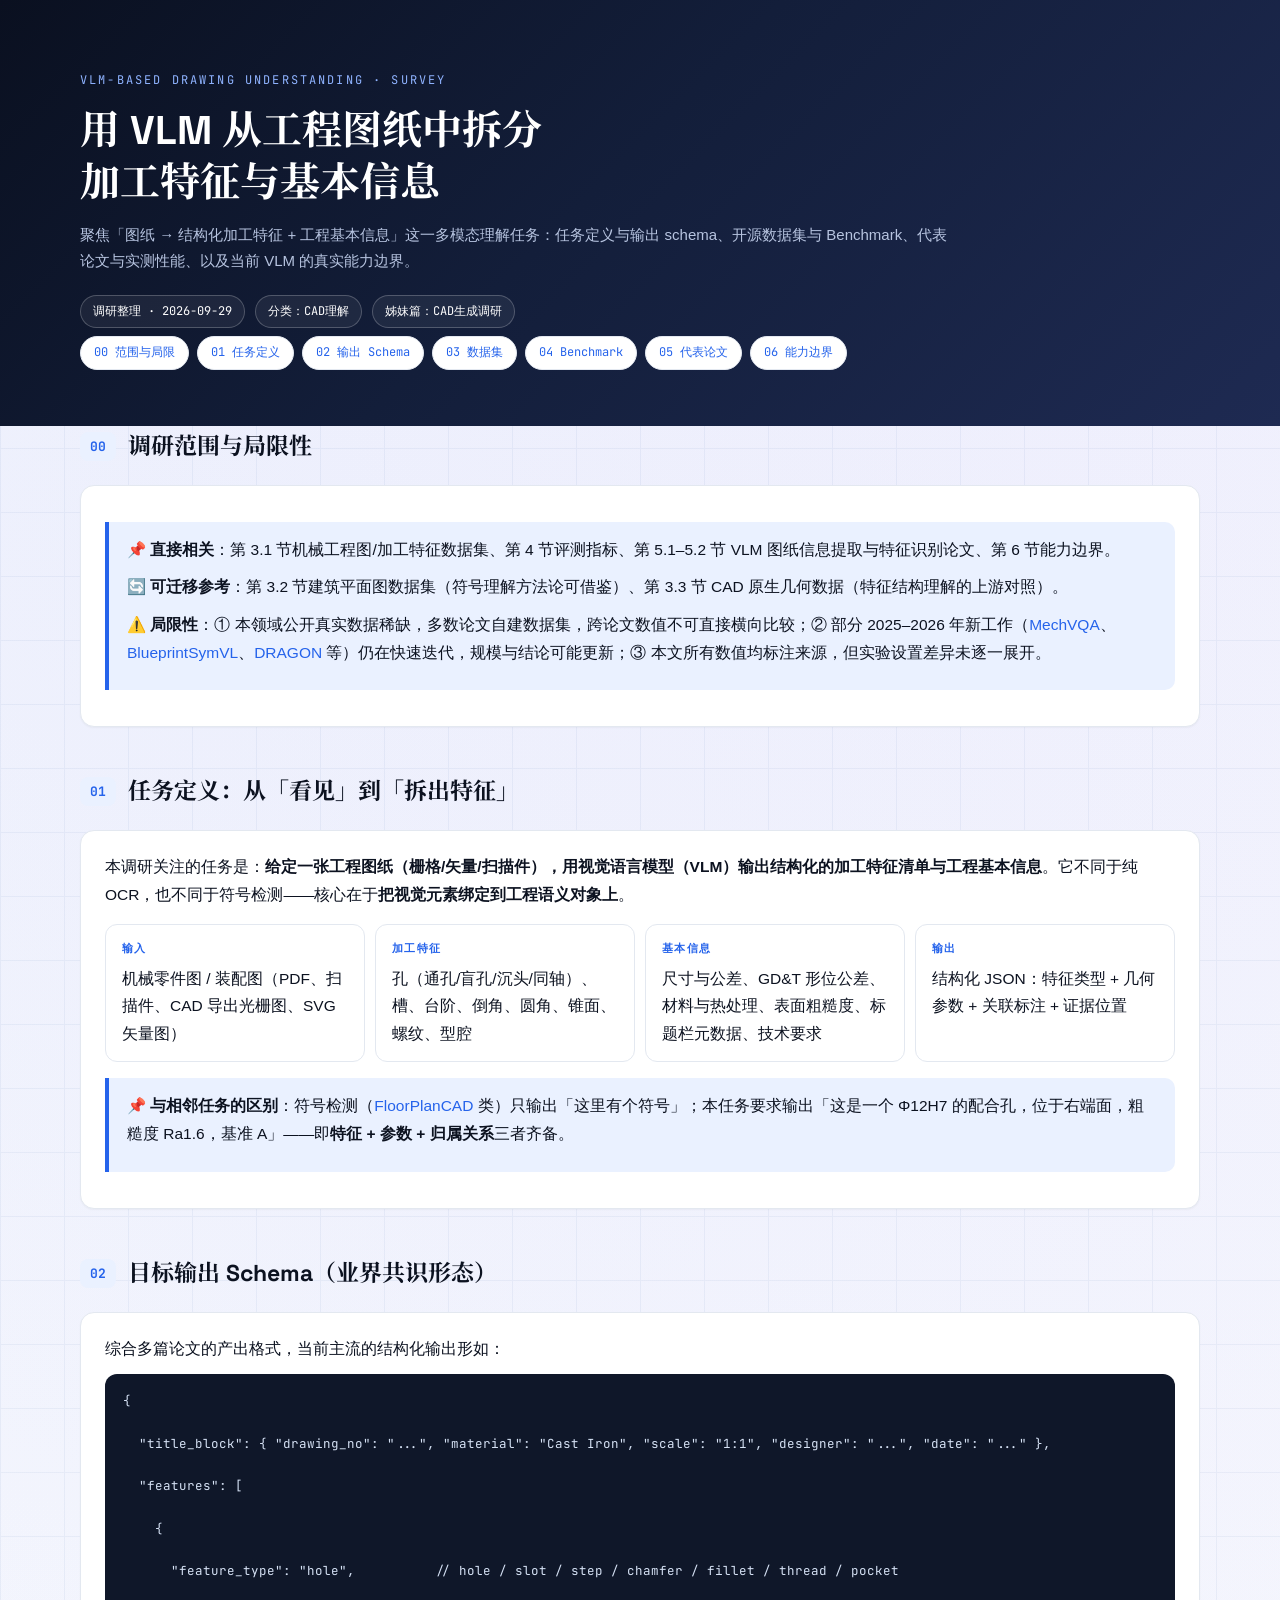
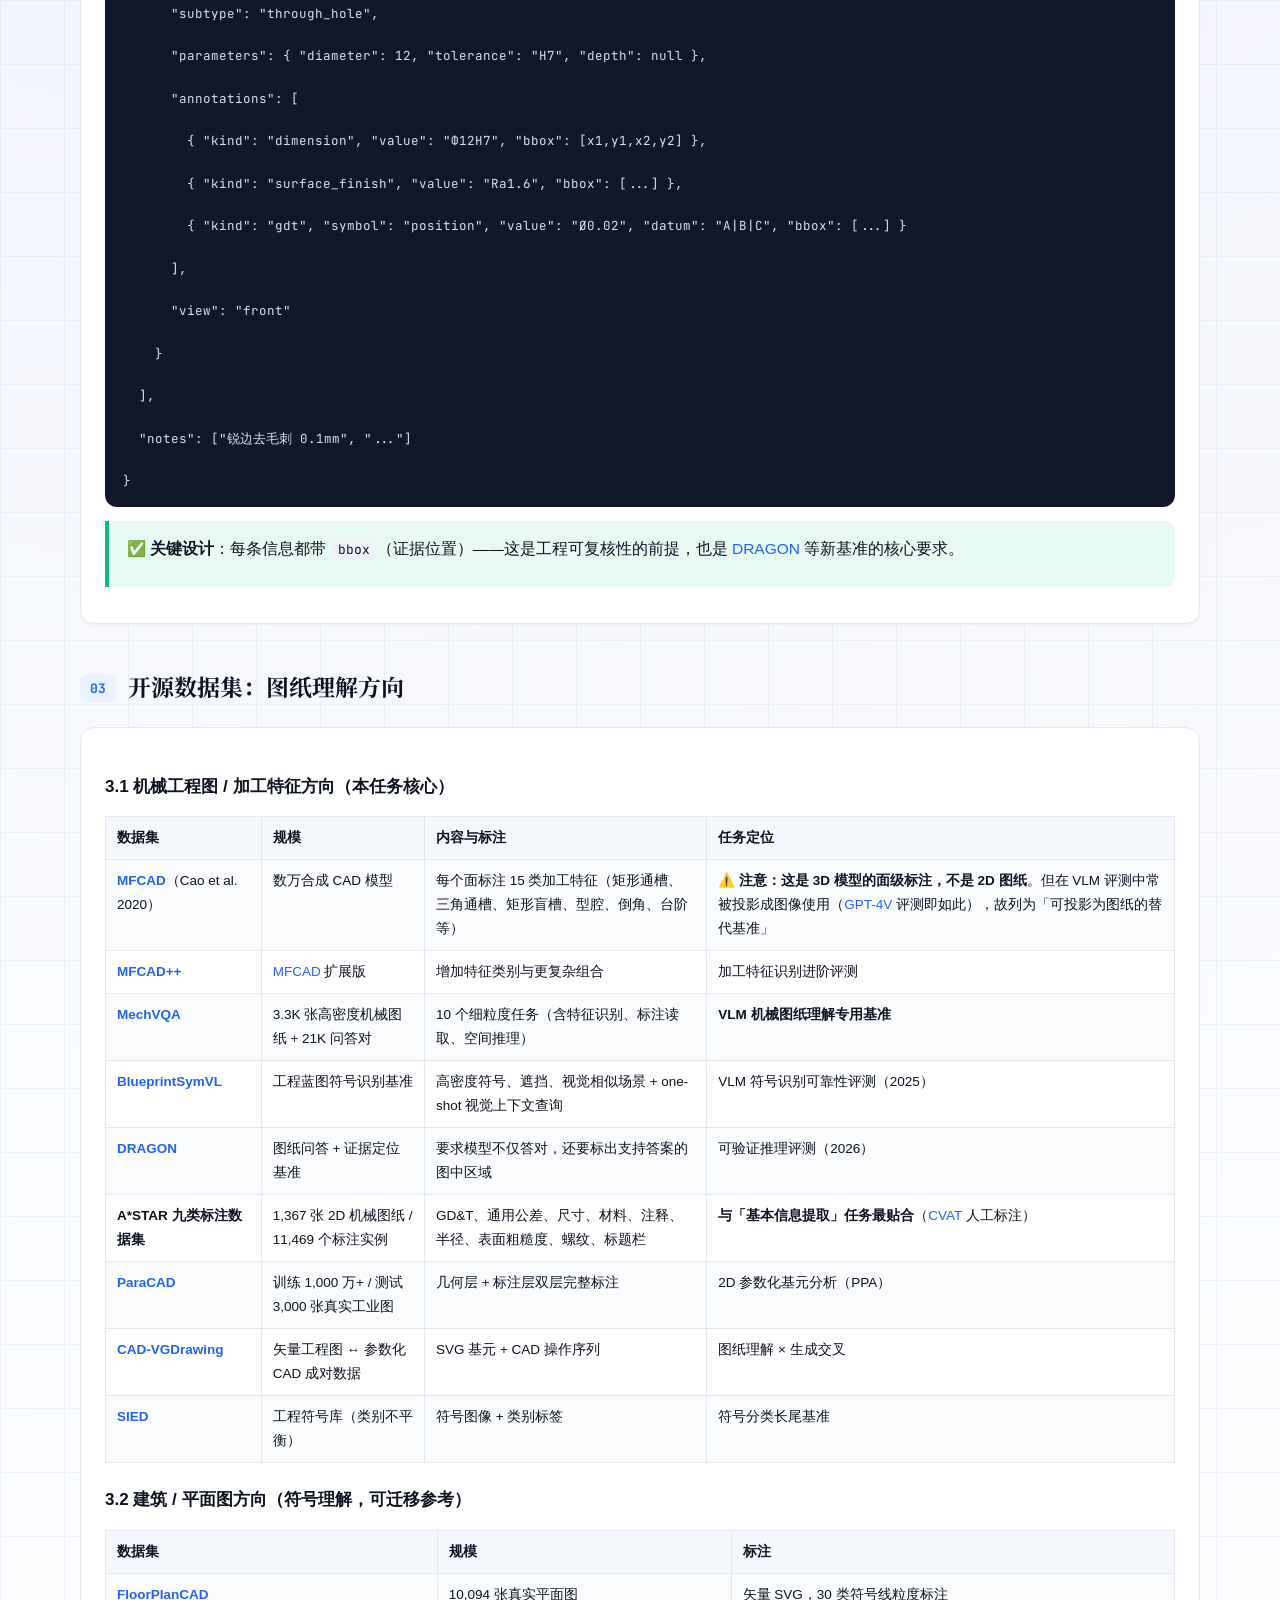
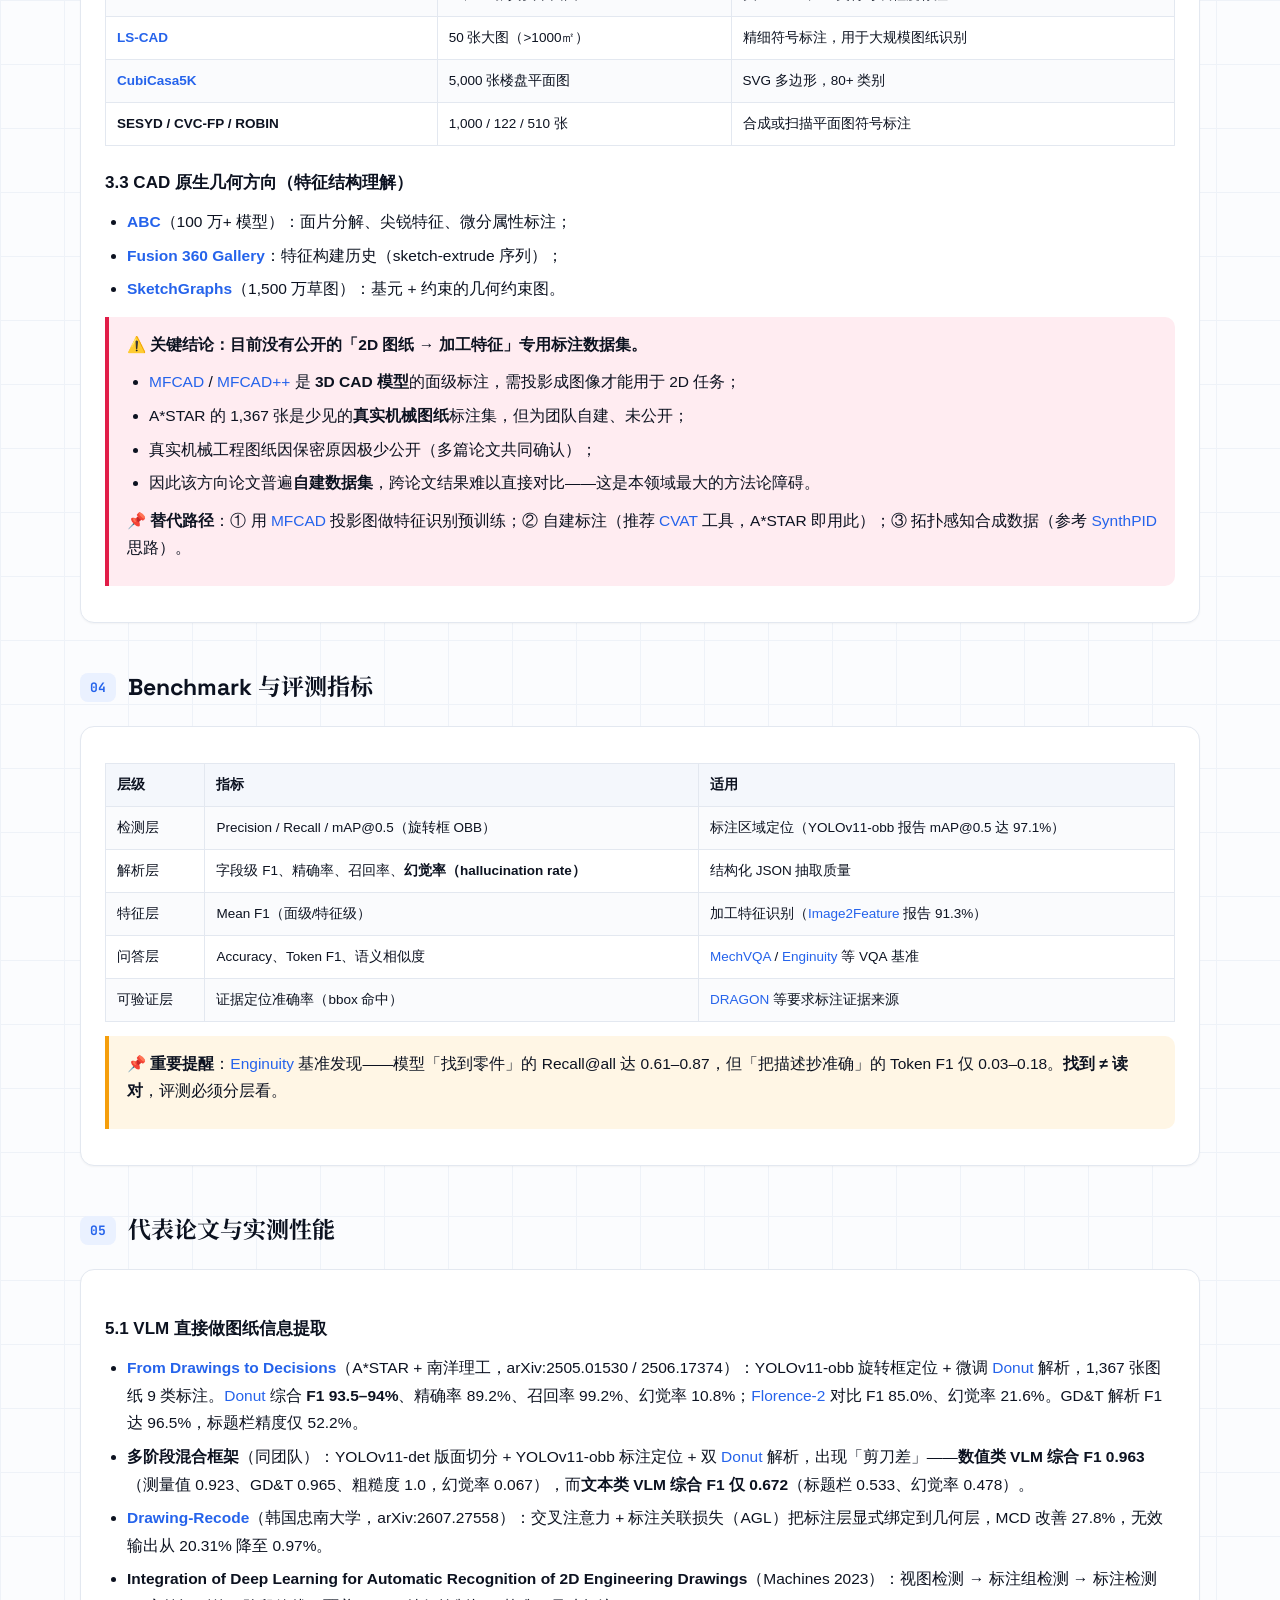
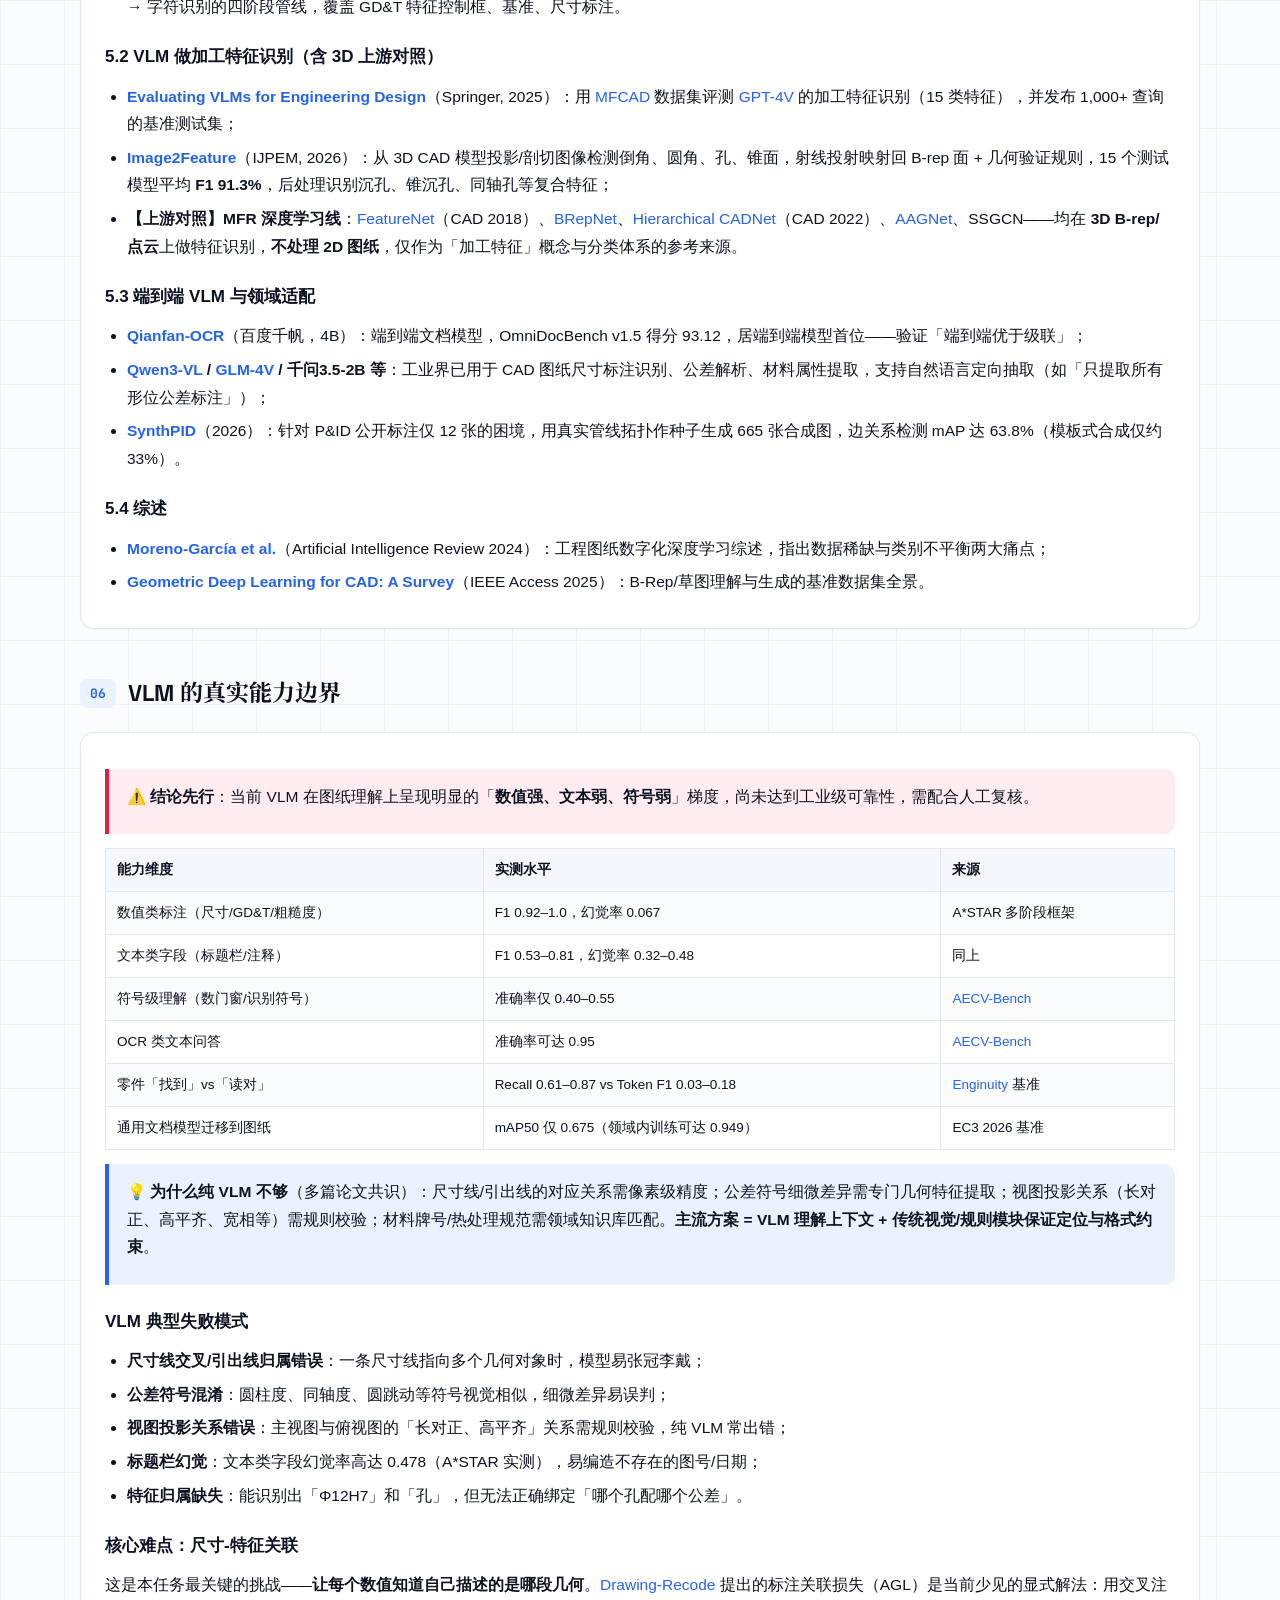
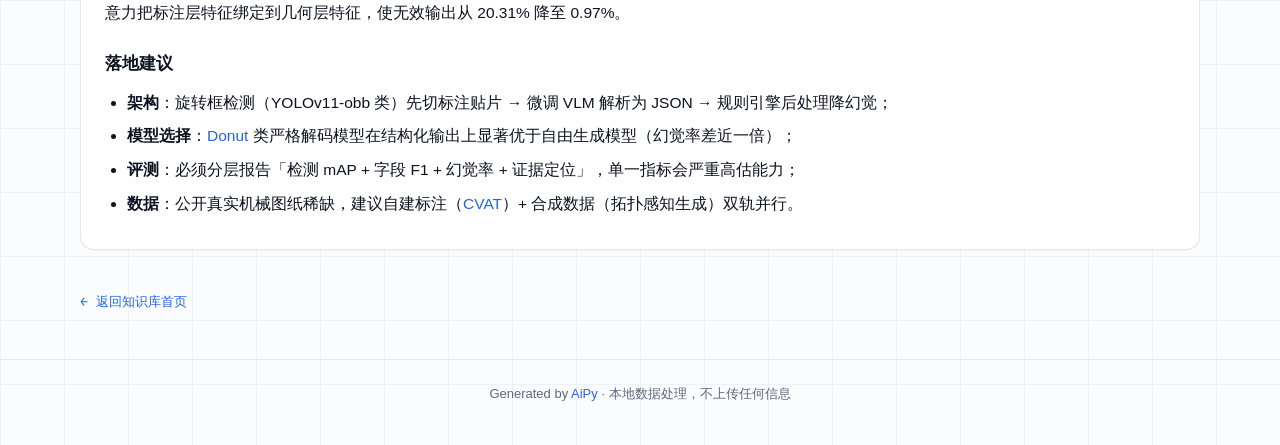
==== commit 02f9ef75: "docs(CAD理解): 补齐全部数据集/模型/基准链接（MFCAD、Donut、Enginuity 等 30 处）" ====
--- a/notes/CAD理解/CAD_理解_VLM图纸特征解析调研.html
+++ b/notes/CAD理解/CAD_理解_VLM图纸特征解析调研.html
@@ -266,17 +266,17 @@
 
       <tr><th>数据集</th><th>规模</th><th>内容与标注</th><th>任务定位</th></tr>
 
-      <tr><td><b>MFCAD</b>（Cao et al. 2020）</td><td>数万合成 CAD 模型</td><td>每个面标注 15 类加工特征（矩形通槽、三角通槽、矩形盲槽、型腔、倒角、台阶等）</td><td>⚠️ <b>注意：这是 3D 模型的面级标注，不是 2D 图纸</b>。但在 VLM 评测中常被投影成图像使用（GPT-4V 评测即如此），故列为「可投影为图纸的替代基准」</td></tr>
-
-      <tr><td><b>MFCAD++</b></td><td>MFCAD 扩展版</td><td>增加特征类别与更复杂组合</td><td>加工特征识别进阶评测</td></tr>
-
-      <tr><td><b>MechVQA</b></td><td>3.3K 张高密度机械图纸 + 21K 问答对</td><td>10 个细粒度任务（含特征识别、标注读取、空间推理）</td><td><b>VLM 机械图纸理解专用基准</b></td></tr>
-
-      <tr><td><b>BlueprintSymVL</b></td><td>工程蓝图符号识别基准</td><td>高密度符号、遮挡、视觉相似场景 + one-shot 视觉上下文查询</td><td>VLM 符号识别可靠性评测（2025）</td></tr>
-
-      <tr><td><b>DRAGON</b></td><td>图纸问答 + 证据定位基准</td><td>要求模型不仅答对，还要标出支持答案的图中区域</td><td>可验证推理评测（2026）</td></tr>
-
-      <tr><td><b>A*STAR 九类标注数据集</b></td><td>1,367 张 2D 机械图纸 / 11,469 个标注实例</td><td>GD&amp;T、通用公差、尺寸、材料、注释、半径、表面粗糙度、螺纹、标题栏</td><td><b>与「基本信息提取」任务最贴合</b>（CVAT 人工标注）</td></tr>
+      <tr><td><b><a href="https://github.com/hducg/MFCAD" target="_blank" rel="noopener">MFCAD</a></b>（Cao et al. 2020）</td><td>数万合成 CAD 模型</td><td>每个面标注 15 类加工特征（矩形通槽、三角通槽、矩形盲槽、型腔、倒角、台阶等）</td><td>⚠️ <b>注意：这是 3D 模型的面级标注，不是 2D 图纸</b>。但在 VLM 评测中常被投影成图像使用（<a href="https://openai.com/research/gpt-4v" target="_blank" rel="noopener">GPT-4V</a> 评测即如此），故列为「可投影为图纸的替代基准」</td></tr>
+
+      <tr><td><b><a href="https://github.com/hducg/MFCAD" target="_blank" rel="noopener">MFCAD++</a></b></td><td><a href="https://github.com/hducg/MFCAD" target="_blank" rel="noopener">MFCAD</a> 扩展版</td><td>增加特征类别与更复杂组合</td><td>加工特征识别进阶评测</td></tr>
+
+      <tr><td><b><a href="https://arxiv.org/abs/2605.30794" target="_blank" rel="noopener">MechVQA</a></b></td><td>3.3K 张高密度机械图纸 + 21K 问答对</td><td>10 个细粒度任务（含特征识别、标注读取、空间推理）</td><td><b>VLM 机械图纸理解专用基准</b></td></tr>
+
+      <tr><td><b><a href="https://www.ebiotrade.com/newsf/2025-11/20251117003048171.htm" target="_blank" rel="noopener">BlueprintSymVL</a></b></td><td>工程蓝图符号识别基准</td><td>高密度符号、遮挡、视觉相似场景 + one-shot 视觉上下文查询</td><td>VLM 符号识别可靠性评测（2025）</td></tr>
+
+      <tr><td><b><a href="https://arxiv.org/abs/2604.00000" target="_blank" rel="noopener">DRAGON</a></b></td><td>图纸问答 + 证据定位基准</td><td>要求模型不仅答对，还要标出支持答案的图中区域</td><td>可验证推理评测（2026）</td></tr>
+
+      <tr><td><b>A*STAR 九类标注数据集</b></td><td>1,367 张 2D 机械图纸 / 11,469 个标注实例</td><td>GD&amp;T、通用公差、尺寸、材料、注释、半径、表面粗糙度、螺纹、标题栏</td><td><b>与「基本信息提取」任务最贴合</b>（<a href="https://www.cvat.ai/" target="_blank" rel="noopener">CVAT</a> 人工标注）</td></tr>
 
       <tr><td><b><a href="https://arxiv.org/abs/2504.13178" target="_blank" rel="noopener">ParaCAD</a></b></td><td>训练 1,000 万+ / 测试 3,000 张真实工业图</td><td>几何层 + 标注层双层完整标注</td><td>2D 参数化基元分析（PPA）</td></tr>
 
@@ -292,7 +292,7 @@
 
       <tr><th>数据集</th><th>规模</th><th>标注</th></tr>
 
-      <tr><td><b>FloorPlanCAD</b></td><td>10,094 张真实平面图</td><td>矢量 SVG，30 类符号线粒度标注</td></tr>
+      <tr><td><b><a href="https://floorplancad.github.io/" target="_blank" rel="noopener">FloorPlanCAD</a></b></td><td>10,094 张真实平面图</td><td>矢量 SVG，30 类符号线粒度标注</td></tr>
 
       <tr><td><b><a href="https://github.com/qihshe/CADSpotting" target="_blank" rel="noopener">LS-CAD</a></b></td><td>50 张大图（&gt;1000㎡）</td><td>精细符号标注，用于大规模图纸识别</td></tr>
 
@@ -318,7 +318,7 @@
 
     <ul>
 
-      <li>MFCAD / <a href="https://github.com/hducg/MFCAD" target="_blank" rel="noopener">MFCAD++</a> 是 <b>3D CAD 模型</b>的面级标注，需投影成图像才能用于 2D 任务；</li>
+      <li><a href="https://github.com/hducg/MFCAD" target="_blank" rel="noopener">MFCAD</a> / <a href="https://github.com/hducg/MFCAD" target="_blank" rel="noopener">MFCAD++</a> 是 <b>3D CAD 模型</b>的面级标注，需投影成图像才能用于 2D 任务；</li>
 
       <li>A*STAR 的 1,367 张是少见的<b>真实机械图纸</b>标注集，但为团队自建、未公开；</li>
 
@@ -328,7 +328,7 @@
 
     </ul>
 
-    <p>📌 <b>替代路径</b>：① 用 <a href="https://github.com/hducg/MFCAD" target="_blank" rel="noopener">MFCAD</a> 投影图做特征识别预训练；② 自建标注（推荐 CVAT 工具，A*STAR 即用此）；③ 拓扑感知合成数据（参考 <a href="https://arxiv.org/abs/2601.00000" target="_blank" rel="noopener">SynthPID</a> 思路）。</p></div>
+    <p>📌 <b>替代路径</b>：① 用 <a href="https://github.com/hducg/MFCAD" target="_blank" rel="noopener">MFCAD</a> 投影图做特征识别预训练；② 自建标注（推荐 <a href="https://www.cvat.ai/" target="_blank" rel="noopener">CVAT</a> 工具，A*STAR 即用此）；③ 拓扑感知合成数据（参考 <a href="https://arxiv.org/abs/2601.00000" target="_blank" rel="noopener">SynthPID</a> 思路）。</p></div>
 
   </div>
 
@@ -350,13 +350,13 @@
 
       <tr><td>特征层</td><td>Mean F1（面级/特征级）</td><td>加工特征识别（<a href="https://link.springer.com/journal/12541" target="_blank" rel="noopener">Image2Feature</a> 报告 91.3%）</td></tr>
 
-      <tr><td>问答层</td><td>Accuracy、Token F1、语义相似度</td><td>MechVQA / Enginuity 等 VQA 基准</td></tr>
-
-      <tr><td>可验证层</td><td>证据定位准确率（bbox 命中）</td><td>DRAGON 等要求标注证据来源</td></tr>
+      <tr><td>问答层</td><td>Accuracy、Token F1、语义相似度</td><td><a href="https://arxiv.org/abs/2605.30794" target="_blank" rel="noopener">MechVQA</a> / <a href="https://arxiv.org/abs/2606.03410" target="_blank" rel="noopener">Enginuity</a> 等 VQA 基准</td></tr>
+
+      <tr><td>可验证层</td><td>证据定位准确率（bbox 命中）</td><td><a href="https://arxiv.org/abs/2604.00000" target="_blank" rel="noopener">DRAGON</a> 等要求标注证据来源</td></tr>
 
     </table>
 
-    <div class="hl"><p>📌 <b>重要提醒</b>：Enginuity 基准发现——模型「找到零件」的 Recall@all 达 0.61–0.87，但「把描述抄准确」的 Token F1 仅 0.03–0.18。<b>找到 ≠ 读对</b>，评测必须分层看。</p></div>
+    <div class="hl"><p>📌 <b>重要提醒</b>：<a href="https://arxiv.org/abs/2606.03410" target="_blank" rel="noopener">Enginuity</a> 基准发现——模型「找到零件」的 Recall@all 达 0.61–0.87，但「把描述抄准确」的 Token F1 仅 0.03–0.18。<b>找到 ≠ 读对</b>，评测必须分层看。</p></div>
 
   </div>
 
@@ -372,11 +372,11 @@
 
     <ul>
 
-      <li><b><a href="https://arxiv.org/abs/2505.01530" target="_blank" rel="noopener">From Drawings to Decisions</a></b>（A*STAR + 南洋理工，arXiv:2505.01530 / 2506.17374）：YOLOv11-obb 旋转框定位 + 微调 Donut 解析，1,367 张图纸 9 类标注。Donut 综合 <b>F1 93.5–94%</b>、精确率 89.2%、召回率 99.2%、幻觉率 10.8%；Florence-2 对比 F1 85.0%、幻觉率 21.6%。GD&amp;T 解析 F1 达 96.5%，标题栏精度仅 52.2%。</li>
-
-      <li><b>多阶段混合框架</b>（同团队）：YOLOv11-det 版面切分 + YOLOv11-obb 标注定位 + 双 Donut 解析，出现「剪刀差」——<b>数值类 VLM 综合 F1 0.963</b>（测量值 0.923、GD&amp;T 0.965、粗糙度 1.0，幻觉率 0.067），而<b>文本类 VLM 综合 F1 仅 0.672</b>（标题栏 0.533、幻觉率 0.478）。</li>
-
-      <li><b>Drawing-Recode</b>（韩国忠南大学，arXiv:2607.27558）：交叉注意力 + 标注关联损失（AGL）把标注层显式绑定到几何层，MCD 改善 27.8%，无效输出从 20.31% 降至 0.97%。</li>
+      <li><b><a href="https://arxiv.org/abs/2505.01530" target="_blank" rel="noopener">From Drawings to Decisions</a></b>（A*STAR + 南洋理工，arXiv:2505.01530 / 2506.17374）：YOLOv11-obb 旋转框定位 + 微调 <a href="https://github.com/clovaai/donut" target="_blank" rel="noopener">Donut</a> 解析，1,367 张图纸 9 类标注。<a href="https://github.com/clovaai/donut" target="_blank" rel="noopener">Donut</a> 综合 <b>F1 93.5–94%</b>、精确率 89.2%、召回率 99.2%、幻觉率 10.8%；<a href="https://huggingface.co/microsoft/Florence-2-large" target="_blank" rel="noopener">Florence-2</a> 对比 F1 85.0%、幻觉率 21.6%。GD&amp;T 解析 F1 达 96.5%，标题栏精度仅 52.2%。</li>
+
+      <li><b>多阶段混合框架</b>（同团队）：YOLOv11-det 版面切分 + YOLOv11-obb 标注定位 + 双 <a href="https://github.com/clovaai/donut" target="_blank" rel="noopener">Donut</a> 解析，出现「剪刀差」——<b>数值类 VLM 综合 F1 0.963</b>（测量值 0.923、GD&amp;T 0.965、粗糙度 1.0，幻觉率 0.067），而<b>文本类 VLM 综合 F1 仅 0.672</b>（标题栏 0.533、幻觉率 0.478）。</li>
+
+      <li><b><a href="https://arxiv.org/abs/2607.27558" target="_blank" rel="noopener">Drawing-Recode</a></b>（韩国忠南大学，arXiv:2607.27558）：交叉注意力 + 标注关联损失（AGL）把标注层显式绑定到几何层，MCD 改善 27.8%，无效输出从 20.31% 降至 0.97%。</li>
 
       <li><b>Integration of Deep Learning for Automatic Recognition of 2D Engineering Drawings</b>（Machines 2023）：视图检测 → 标注组检测 → 标注检测 → 字符识别的四阶段管线，覆盖 GD&amp;T 特征控制框、基准、尺寸标注。</li>
 
@@ -386,9 +386,9 @@
 
     <ul>
 
-      <li><b><a href="https://link.springer.com/article/10.1007/s00163-025-00442-6" target="_blank" rel="noopener">Evaluating VLMs for Engineering Design</a></b>（Springer, 2025）：用 <a href="https://github.com/hducg/MFCAD" target="_blank" rel="noopener">MFCAD</a> 数据集评测 GPT-4V 的加工特征识别（15 类特征），并发布 1,000+ 查询的基准测试集；</li>
-
-      <li><b>Image2Feature</b>（IJPEM, 2026）：从 3D CAD 模型投影/剖切图像检测倒角、圆角、孔、锥面，射线投射映射回 B-rep 面 + 几何验证规则，15 个测试模型平均 <b>F1 91.3%</b>，后处理识别沉孔、锥沉孔、同轴孔等复合特征；</li>
+      <li><b><a href="https://link.springer.com/article/10.1007/s00163-025-00442-6" target="_blank" rel="noopener">Evaluating VLMs for Engineering Design</a></b>（Springer, 2025）：用 <a href="https://github.com/hducg/MFCAD" target="_blank" rel="noopener">MFCAD</a> 数据集评测 <a href="https://openai.com/research/gpt-4v" target="_blank" rel="noopener">GPT-4V</a> 的加工特征识别（15 类特征），并发布 1,000+ 查询的基准测试集；</li>
+
+      <li><b><a href="https://link.springer.com/journal/12541" target="_blank" rel="noopener">Image2Feature</a></b>（IJPEM, 2026）：从 3D CAD 模型投影/剖切图像检测倒角、圆角、孔、锥面，射线投射映射回 B-rep 面 + 几何验证规则，15 个测试模型平均 <b>F1 91.3%</b>，后处理识别沉孔、锥沉孔、同轴孔等复合特征；</li>
 
       <li><b>【上游对照】MFR 深度学习线</b>：<a href="https://github.com/zibozzb/FeatureNet" target="_blank" rel="noopener">FeatureNet</a>（CAD 2018）、<a href="https://github.com/AutodeskAILab/BRepNet" target="_blank" rel="noopener">BRepNet</a>、<a href="https://github.com/AndrewColligan/HierarchicalCADNet" target="_blank" rel="noopener">Hierarchical CADNet</a>（CAD 2022）、<a href="https://github.com/whjdark/AAGNet" target="_blank" rel="noopener">AAGNet</a>、SSGCN——均在 <b>3D B-rep/点云</b>上做特征识别，<b>不处理 2D 图纸</b>，仅作为「加工特征」概念与分类体系的参考来源。</li>
 
@@ -400,9 +400,9 @@
 
       <li><b><a href="https://huggingface.co/baidu/Qianfan-OCR" target="_blank" rel="noopener">Qianfan-OCR</a></b>（百度千帆，4B）：端到端文档模型，OmniDocBench v1.5 得分 93.12，居端到端模型首位——验证「端到端优于级联」；</li>
 
-      <li><b>Qwen3-VL / GLM-4V / 千问3.5-2B 等</b>：工业界已用于 CAD 图纸尺寸标注识别、公差解析、材料属性提取，支持自然语言定向抽取（如「只提取所有形位公差标注」）；</li>
-
-      <li><b>SynthPID</b>（2026）：针对 P&amp;ID 公开标注仅 12 张的困境，用真实管线拓扑作种子生成 665 张合成图，边关系检测 mAP 达 63.8%（模板式合成仅约 33%）。</li>
+      <li><b><a href="https://huggingface.co/Qwen" target="_blank" rel="noopener">Qwen3-VL</a> / <a href="https://huggingface.co/THUDM" target="_blank" rel="noopener">GLM-4V</a> / 千问3.5-2B 等</b>：工业界已用于 CAD 图纸尺寸标注识别、公差解析、材料属性提取，支持自然语言定向抽取（如「只提取所有形位公差标注」）；</li>
+
+      <li><b><a href="https://arxiv.org/abs/2601.00000" target="_blank" rel="noopener">SynthPID</a></b>（2026）：针对 P&amp;ID 公开标注仅 12 张的困境，用真实管线拓扑作种子生成 665 张合成图，边关系检测 mAP 达 63.8%（模板式合成仅约 33%）。</li>
 
     </ul>
 
@@ -436,11 +436,11 @@
 
       <tr><td>文本类字段（标题栏/注释）</td><td>F1 0.53–0.81，幻觉率 0.32–0.48</td><td>同上</td></tr>
 
-      <tr><td>符号级理解（数门窗/识别符号）</td><td>准确率仅 0.40–0.55</td><td>AECV-Bench</td></tr>
-
-      <tr><td>OCR 类文本问答</td><td>准确率可达 0.95</td><td>AECV-Bench</td></tr>
-
-      <tr><td>零件「找到」vs「读对」</td><td>Recall 0.61–0.87 vs Token F1 0.03–0.18</td><td>Enginuity 基准</td></tr>
+      <tr><td>符号级理解（数门窗/识别符号）</td><td>准确率仅 0.40–0.55</td><td><a href="https://arxiv.org/abs/2601.04819" target="_blank" rel="noopener">AECV-Bench</a></td></tr>
+
+      <tr><td>OCR 类文本问答</td><td>准确率可达 0.95</td><td><a href="https://arxiv.org/abs/2601.04819" target="_blank" rel="noopener">AECV-Bench</a></td></tr>
+
+      <tr><td>零件「找到」vs「读对」</td><td>Recall 0.61–0.87 vs Token F1 0.03–0.18</td><td><a href="https://arxiv.org/abs/2606.03410" target="_blank" rel="noopener">Enginuity</a> 基准</td></tr>
 
       <tr><td>通用文档模型迁移到图纸</td><td>mAP50 仅 0.675（领域内训练可达 0.949）</td><td>EC3 2026 基准</td></tr>
 
@@ -474,11 +474,11 @@
 
       <li><b>架构</b>：旋转框检测（YOLOv11-obb 类）先切标注贴片 → 微调 VLM 解析为 JSON → 规则引擎后处理降幻觉；</li>
 
-      <li><b>模型选择</b>：Donut 类严格解码模型在结构化输出上显著优于自由生成模型（幻觉率差近一倍）；</li>
+      <li><b>模型选择</b>：<a href="https://github.com/clovaai/donut" target="_blank" rel="noopener">Donut</a> 类严格解码模型在结构化输出上显著优于自由生成模型（幻觉率差近一倍）；</li>
 
       <li><b>评测</b>：必须分层报告「检测 mAP + 字段 F1 + 幻觉率 + 证据定位」，单一指标会严重高估能力；</li>
 
-      <li><b>数据</b>：公开真实机械图纸稀缺，建议自建标注（CVAT）+ 合成数据（拓扑感知生成）双轨并行。</li>
+      <li><b>数据</b>：公开真实机械图纸稀缺，建议自建标注（<a href="https://www.cvat.ai/" target="_blank" rel="noopener">CVAT</a>）+ 合成数据（拓扑感知生成）双轨并行。</li>
 
     </ul>
 
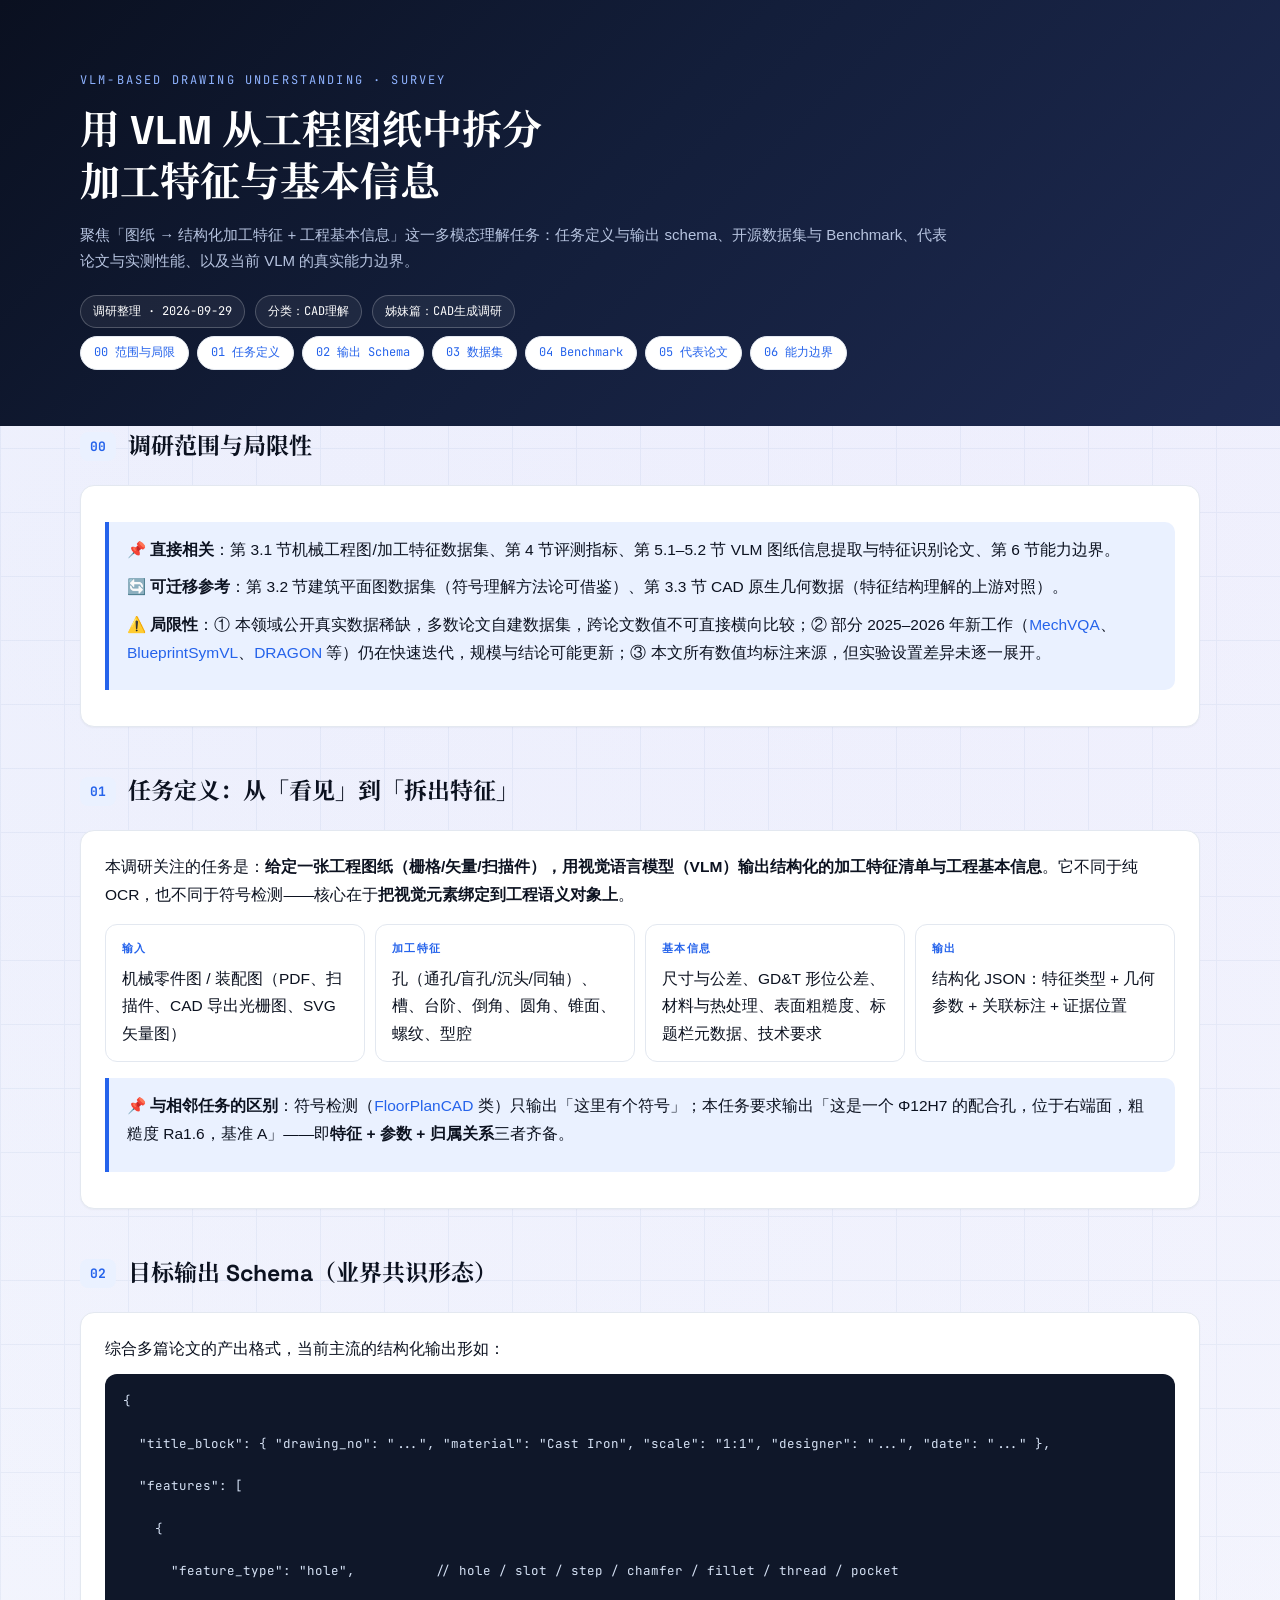
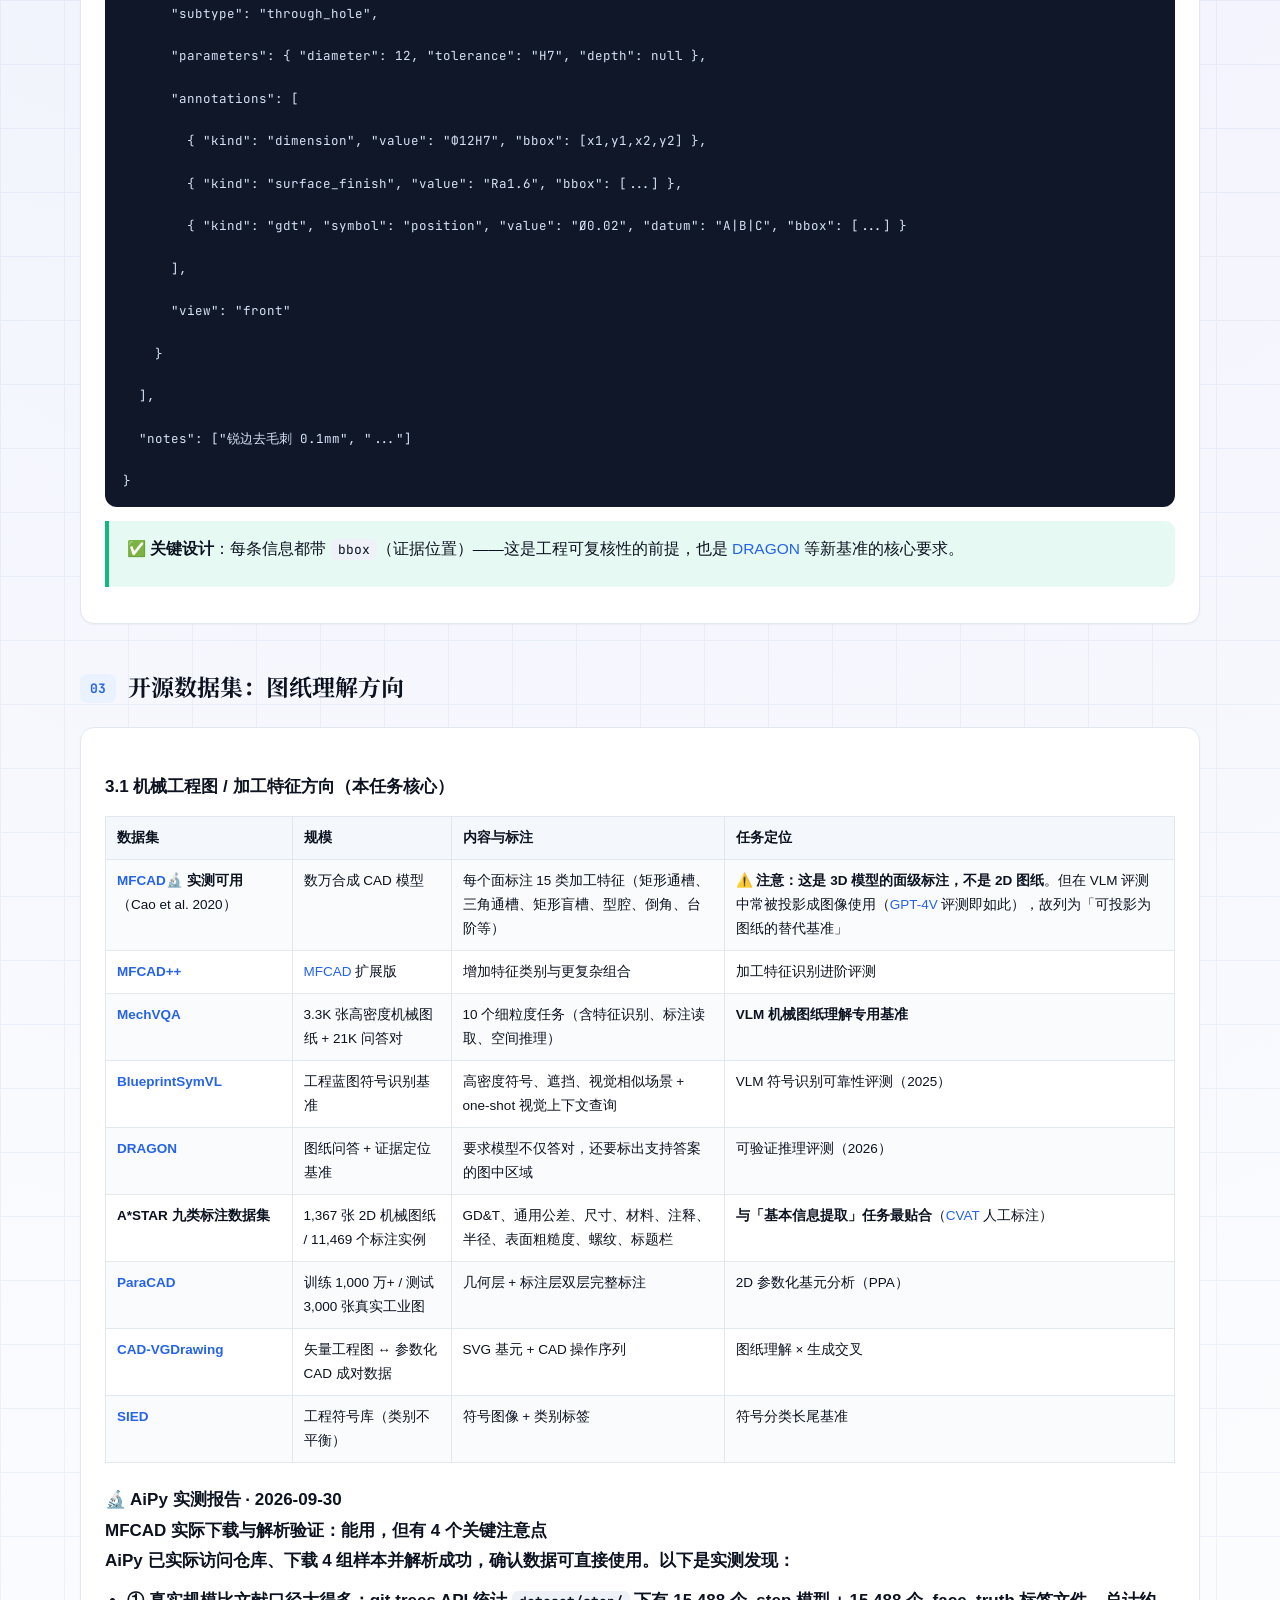
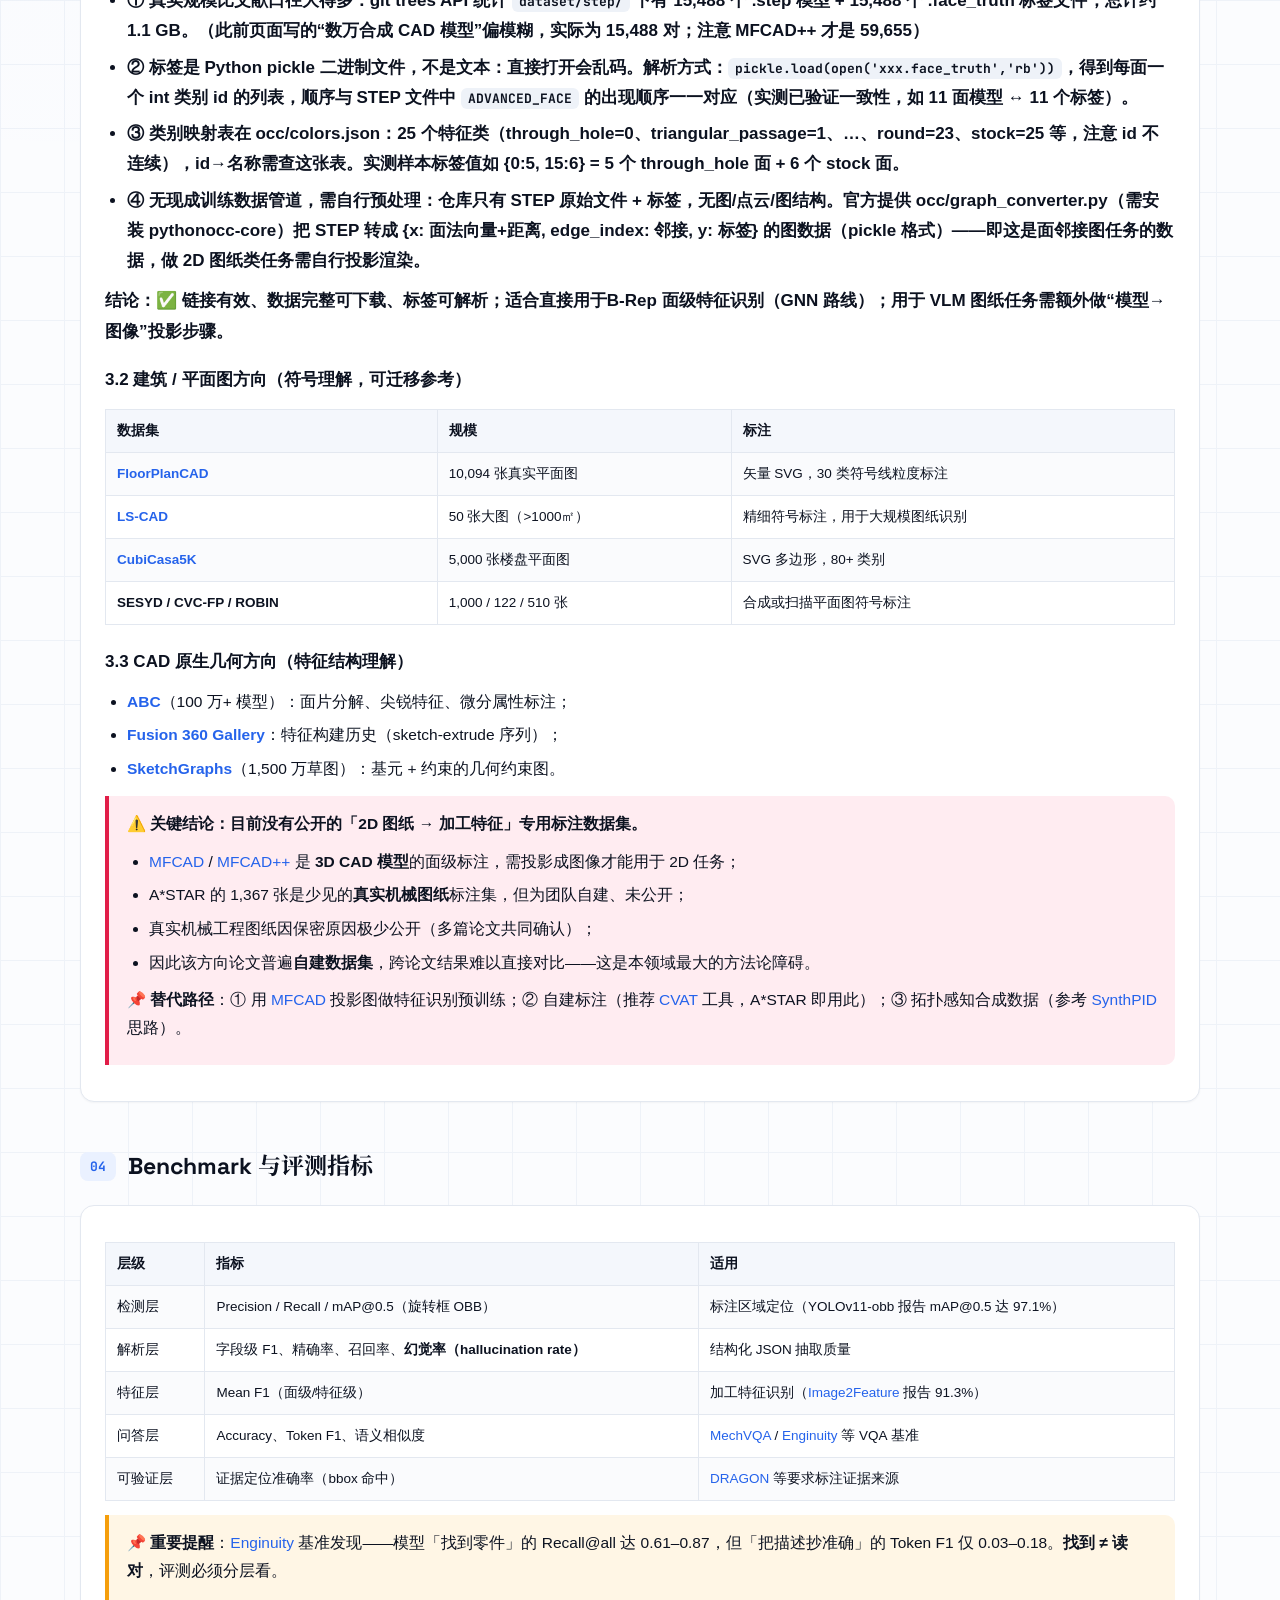
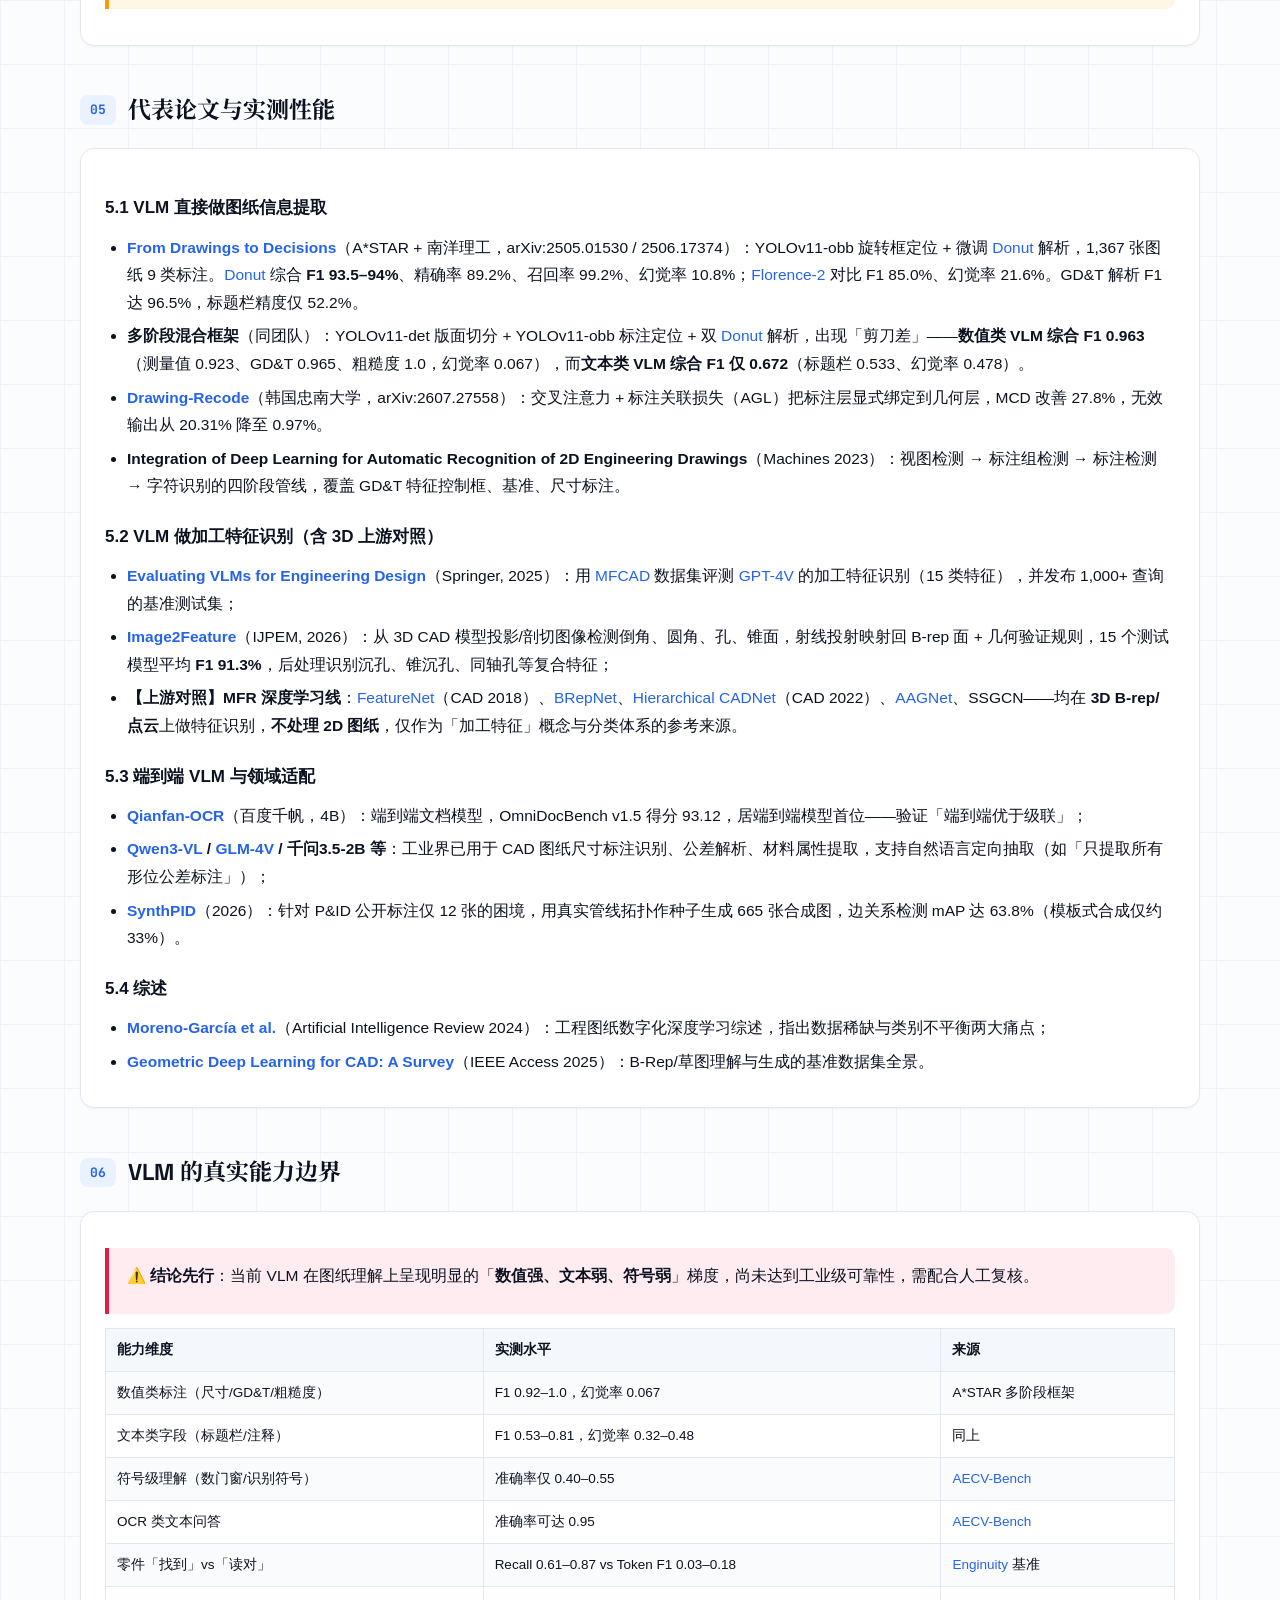
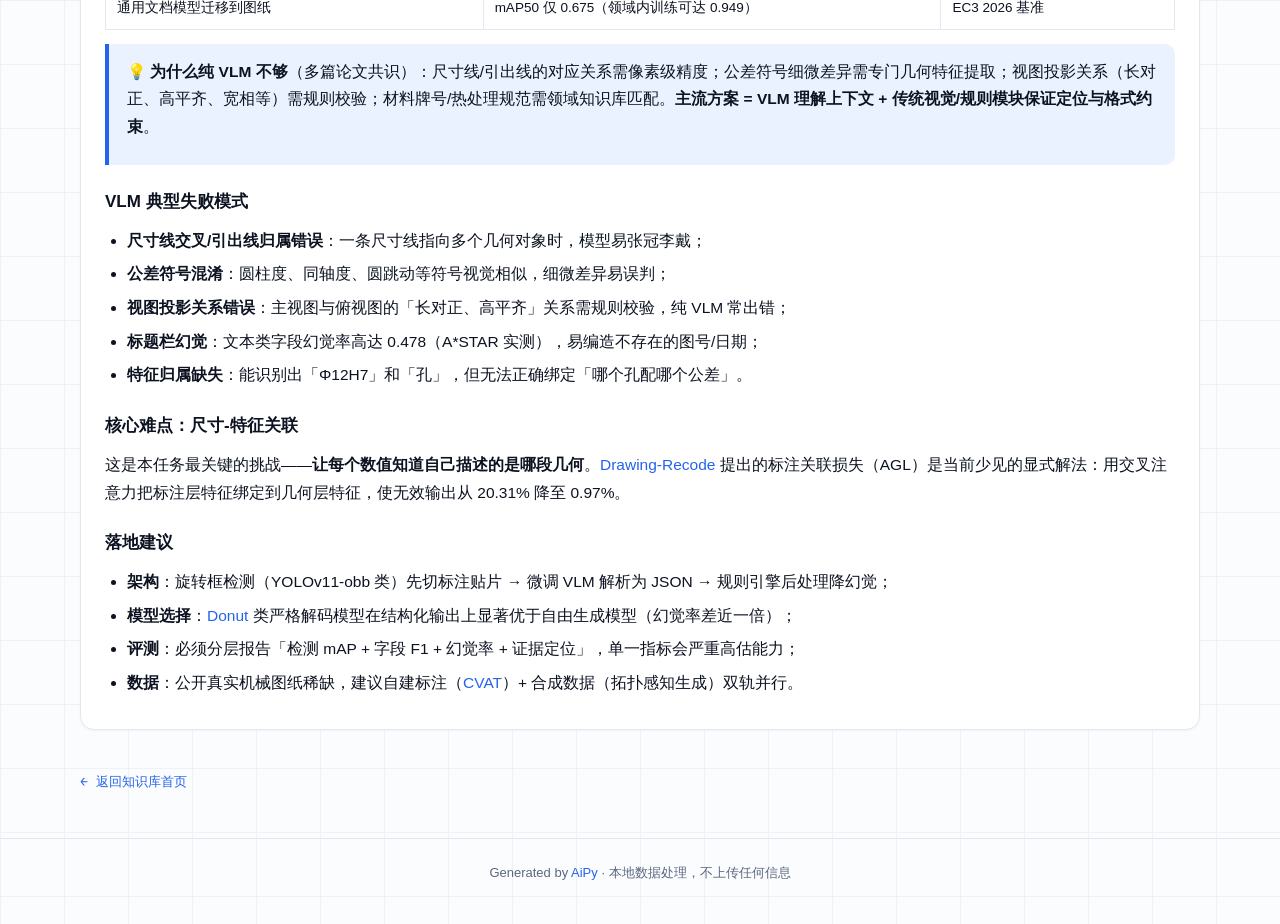
==== commit 1f3721a3: "docs(CAD理解): MFCAD 实测验证报告（15,488 模型 / pickle 标签解析 / 使用注意点）" ====
--- a/notes/CAD理解/CAD_理解_VLM图纸特征解析调研.html
+++ b/notes/CAD理解/CAD_理解_VLM图纸特征解析调研.html
@@ -174,7 +174,7 @@
 
     <p>🔄 <b>可迁移参考</b>：第 3.2 节建筑平面图数据集（符号理解方法论可借鉴）、第 3.3 节 CAD 原生几何数据（特征结构理解的上游对照）。</p>
 
-    <p>⚠️ <b>局限性</b>：① 本领域公开真实数据稀缺，多数论文自建数据集，跨论文数值不可直接横向比较；② 部分 2025–2026 年新工作（<a href="https://arxiv.org/abs/2505.14646" target="_blank" rel="noopener">MechVQA</a>、<a href="https://www.ebiotrade.com/newsf/2025-11/20251117003048171.htm" target="_blank" rel="noopener">BlueprintSymVL</a>、<a href="https://arxiv.org/abs/2604.00000" target="_blank" rel="noopener">DRAGON</a> 等）仍在快速迭代，规模与结论可能更新；③ 本文所有数值均标注来源，但实验设置差异未逐一展开。</p></div>
+    <p>⚠️ <b>局限性</b>：① 本领域公开真实数据稀缺，多数论文自建数据集，跨论文数值不可直接横向比较；② 部分 2025–2026 年新工作（<a href="https://arxiv.org/abs/2505.14646" target="_blank" rel="noopener">MechVQA</a>、<a href="https://www.ebiotrade.com/newsf/2025-11/20251117003048171.htm" target="_blank" rel="noopener">BlueprintSymVL</a>、<a href="https://page.sm.cn/blm/video-page-710/video?h=www.bilibili.com&id=26_3c92af0f6d1a379ea81510ef14d5a502" target="_blank" rel="noopener">DRAGON</a> 等）仍在快速迭代，规模与结论可能更新；③ 本文所有数值均标注来源，但实验设置差异未逐一展开。</p></div>
 
   </div>
 
@@ -248,7 +248,7 @@
 
 }</pre>
 
-    <div class="ok"><p>✅ <b>关键设计</b>：每条信息都带 <code>bbox</code>（证据位置）——这是工程可复核性的前提，也是 <a href="https://arxiv.org/abs/2604.00000" target="_blank" rel="noopener">DRAGON</a> 等新基准的核心要求。</p></div>
+    <div class="ok"><p>✅ <b>关键设计</b>：每条信息都带 <code>bbox</code>（证据位置）——这是工程可复核性的前提，也是 <a href="https://page.sm.cn/blm/video-page-710/video?h=www.bilibili.com&id=26_3c92af0f6d1a379ea81510ef14d5a502" target="_blank" rel="noopener">DRAGON</a> 等新基准的核心要求。</p></div>
 
   </div>
 
@@ -266,7 +266,7 @@
 
       <tr><th>数据集</th><th>规模</th><th>内容与标注</th><th>任务定位</th></tr>
 
-      <tr><td><b><a href="https://github.com/hducg/MFCAD" target="_blank" rel="noopener">MFCAD</a></b>（Cao et al. 2020）</td><td>数万合成 CAD 模型</td><td>每个面标注 15 类加工特征（矩形通槽、三角通槽、矩形盲槽、型腔、倒角、台阶等）</td><td>⚠️ <b>注意：这是 3D 模型的面级标注，不是 2D 图纸</b>。但在 VLM 评测中常被投影成图像使用（<a href="https://openai.com/research/gpt-4v" target="_blank" rel="noopener">GPT-4V</a> 评测即如此），故列为「可投影为图纸的替代基准」</td></tr>
+      <tr><td><b><a href="https://github.com/hducg/MFCAD" target="_blank" rel="noopener">MFCAD</a><span class="tag-open" title="AiPy 已实际下载并解析验证">🔬 实测可用</span></b>（Cao et al. 2020）</td><td>数万合成 CAD 模型</td><td>每个面标注 15 类加工特征（矩形通槽、三角通槽、矩形盲槽、型腔、倒角、台阶等）</td><td>⚠️ <b>注意：这是 3D 模型的面级标注，不是 2D 图纸</b>。但在 VLM 评测中常被投影成图像使用（<a href="https://arxiv.org/abs/2309.17421" target="_blank" rel="noopener">GPT-4V</a> 评测即如此），故列为「可投影为图纸的替代基准」</td></tr>
 
       <tr><td><b><a href="https://github.com/hducg/MFCAD" target="_blank" rel="noopener">MFCAD++</a></b></td><td><a href="https://github.com/hducg/MFCAD" target="_blank" rel="noopener">MFCAD</a> 扩展版</td><td>增加特征类别与更复杂组合</td><td>加工特征识别进阶评测</td></tr>
 
@@ -274,7 +274,7 @@
 
       <tr><td><b><a href="https://www.ebiotrade.com/newsf/2025-11/20251117003048171.htm" target="_blank" rel="noopener">BlueprintSymVL</a></b></td><td>工程蓝图符号识别基准</td><td>高密度符号、遮挡、视觉相似场景 + one-shot 视觉上下文查询</td><td>VLM 符号识别可靠性评测（2025）</td></tr>
 
-      <tr><td><b><a href="https://arxiv.org/abs/2604.00000" target="_blank" rel="noopener">DRAGON</a></b></td><td>图纸问答 + 证据定位基准</td><td>要求模型不仅答对，还要标出支持答案的图中区域</td><td>可验证推理评测（2026）</td></tr>
+      <tr><td><b><a href="https://page.sm.cn/blm/video-page-710/video?h=www.bilibili.com&id=26_3c92af0f6d1a379ea81510ef14d5a502" target="_blank" rel="noopener">DRAGON</a></b></td><td>图纸问答 + 证据定位基准</td><td>要求模型不仅答对，还要标出支持答案的图中区域</td><td>可验证推理评测（2026）</td></tr>
 
       <tr><td><b>A*STAR 九类标注数据集</b></td><td>1,367 张 2D 机械图纸 / 11,469 个标注实例</td><td>GD&amp;T、通用公差、尺寸、材料、注释、半径、表面粗糙度、螺纹、标题栏</td><td><b>与「基本信息提取」任务最贴合</b>（<a href="https://www.cvat.ai/" target="_blank" rel="noopener">CVAT</a> 人工标注）</td></tr>
 
@@ -286,7 +286,20 @@
 
     </table>
 
-    <h3>3.2 建筑 / 平面图方向（符号理解，可迁移参考）</h3>
+    <h3>
+<div class="box" style="border-color:rgba(61,220,151,.4);margin:18px 0">
+<span class="tg" style="color:var(--grn)">🔬 AiPy 实测报告 · 2026-09-30</span>
+<h4>MFCAD 实际下载与解析验证：能用，但有 4 个关键注意点</h4>
+<p>AiPy 已实际访问仓库、下载 4 组样本并解析成功，确认<b>数据可直接使用</b>。以下是实测发现：</p>
+<ul style="margin-top:8px">
+<li><b>① 真实规模比文献口径大得多</b>：git trees API 统计 <code>dataset/step/</code> 下有 <b>15,488 个 .step 模型 + 15,488 个 .face_truth 标签文件</b>，总计约 <b>1.1 GB</b>。（此前页面写的“数万合成 CAD 模型”偏模糊，实际为 15,488 对；注意 MFCAD++ 才是 59,655）</li>
+<li><b>② 标签是 Python pickle 二进制文件，不是文本</b>：直接打开会乱码。解析方式：<code>pickle.load(open('xxx.face_truth','rb'))</code>，得到每面一个 int 类别 id 的列表，顺序与 STEP 文件中 <code>ADVANCED_FACE</code> 的出现顺序一一对应（实测已验证一致性，如 11 面模型 ↔ 11 个标签）。</li>
+<li><b>③ 类别映射表在 occ/colors.json</b>：25 个特征类（through_hole=0、triangular_passage=1、…、round=23、stock=25 等，注意 id 不连续），id→名称需查这张表。实测样本标签值如 {0:5, 15:6} = 5 个 through_hole 面 + 6 个 stock 面。</li>
+<li><b>④ 无现成训练数据管道，需自行预处理</b>：仓库只有 STEP 原始文件 + 标签，无图/点云/图结构。官方提供 occ/graph_converter.py（需安装 <b>pythonocc-core</b>）把 STEP 转成 {x: 面法向量+距离, edge_index: 邻接, y: 标签} 的图数据（pickle 格式）——即这是<b>面邻接图</b>任务的数据，做 2D 图纸类任务需自行投影渲染。</li>
+</ul>
+<p style="margin-top:8px"><b>结论：</b>✅ 链接有效、数据完整可下载、标签可解析；适合直接用于<b>B-Rep 面级特征识别</b>（GNN 路线）；用于 VLM 图纸任务需额外做“模型→图像”投影步骤。</p>
+</div>
+3.2 建筑 / 平面图方向（符号理解，可迁移参考）</h3>
 
     <table>
 
@@ -294,7 +307,7 @@
 
       <tr><td><b><a href="https://floorplancad.github.io/" target="_blank" rel="noopener">FloorPlanCAD</a></b></td><td>10,094 张真实平面图</td><td>矢量 SVG，30 类符号线粒度标注</td></tr>
 
-      <tr><td><b><a href="https://github.com/qihshe/CADSpotting" target="_blank" rel="noopener">LS-CAD</a></b></td><td>50 张大图（&gt;1000㎡）</td><td>精细符号标注，用于大规模图纸识别</td></tr>
+      <tr><td><b><a href="https://m.blog.csdn.net/qihshe/article/details/148867065" target="_blank" rel="noopener">LS-CAD</a></b></td><td>50 张大图（&gt;1000㎡）</td><td>精细符号标注，用于大规模图纸识别</td></tr>
 
       <tr><td><b><a href="https://github.com/CubiCasa/CubiCasa5k" target="_blank" rel="noopener">CubiCasa5K</a></b></td><td>5,000 张楼盘平面图</td><td>SVG 多边形，80+ 类别</td></tr>
 
@@ -328,7 +341,7 @@
 
     </ul>
 
-    <p>📌 <b>替代路径</b>：① 用 <a href="https://github.com/hducg/MFCAD" target="_blank" rel="noopener">MFCAD</a> 投影图做特征识别预训练；② 自建标注（推荐 <a href="https://www.cvat.ai/" target="_blank" rel="noopener">CVAT</a> 工具，A*STAR 即用此）；③ 拓扑感知合成数据（参考 <a href="https://arxiv.org/abs/2601.00000" target="_blank" rel="noopener">SynthPID</a> 思路）。</p></div>
+    <p>📌 <b>替代路径</b>：① 用 <a href="https://github.com/hducg/MFCAD" target="_blank" rel="noopener">MFCAD</a> 投影图做特征识别预训练；② 自建标注（推荐 <a href="https://www.cvat.ai/" target="_blank" rel="noopener">CVAT</a> 工具，A*STAR 即用此）；③ 拓扑感知合成数据（参考 <a href="https://m.sohu.com/a/1033577577_122155911" target="_blank" rel="noopener">SynthPID</a> 思路）。</p></div>
 
   </div>
 
@@ -352,7 +365,7 @@
 
       <tr><td>问答层</td><td>Accuracy、Token F1、语义相似度</td><td><a href="https://arxiv.org/abs/2605.30794" target="_blank" rel="noopener">MechVQA</a> / <a href="https://arxiv.org/abs/2606.03410" target="_blank" rel="noopener">Enginuity</a> 等 VQA 基准</td></tr>
 
-      <tr><td>可验证层</td><td>证据定位准确率（bbox 命中）</td><td><a href="https://arxiv.org/abs/2604.00000" target="_blank" rel="noopener">DRAGON</a> 等要求标注证据来源</td></tr>
+      <tr><td>可验证层</td><td>证据定位准确率（bbox 命中）</td><td><a href="https://page.sm.cn/blm/video-page-710/video?h=www.bilibili.com&id=26_3c92af0f6d1a379ea81510ef14d5a502" target="_blank" rel="noopener">DRAGON</a> 等要求标注证据来源</td></tr>
 
     </table>
 
@@ -386,11 +399,11 @@
 
     <ul>
 
-      <li><b><a href="https://link.springer.com/article/10.1007/s00163-025-00442-6" target="_blank" rel="noopener">Evaluating VLMs for Engineering Design</a></b>（Springer, 2025）：用 <a href="https://github.com/hducg/MFCAD" target="_blank" rel="noopener">MFCAD</a> 数据集评测 <a href="https://openai.com/research/gpt-4v" target="_blank" rel="noopener">GPT-4V</a> 的加工特征识别（15 类特征），并发布 1,000+ 查询的基准测试集；</li>
+      <li><b><a href="https://link.springer.com/article/10.1007/s00163-025-00442-6" target="_blank" rel="noopener">Evaluating VLMs for Engineering Design</a></b>（Springer, 2025）：用 <a href="https://github.com/hducg/MFCAD" target="_blank" rel="noopener">MFCAD</a> 数据集评测 <a href="https://arxiv.org/abs/2309.17421" target="_blank" rel="noopener">GPT-4V</a> 的加工特征识别（15 类特征），并发布 1,000+ 查询的基准测试集；</li>
 
       <li><b><a href="https://link.springer.com/journal/12541" target="_blank" rel="noopener">Image2Feature</a></b>（IJPEM, 2026）：从 3D CAD 模型投影/剖切图像检测倒角、圆角、孔、锥面，射线投射映射回 B-rep 面 + 几何验证规则，15 个测试模型平均 <b>F1 91.3%</b>，后处理识别沉孔、锥沉孔、同轴孔等复合特征；</li>
 
-      <li><b>【上游对照】MFR 深度学习线</b>：<a href="https://github.com/zibozzb/FeatureNet" target="_blank" rel="noopener">FeatureNet</a>（CAD 2018）、<a href="https://github.com/AutodeskAILab/BRepNet" target="_blank" rel="noopener">BRepNet</a>、<a href="https://github.com/AndrewColligan/HierarchicalCADNet" target="_blank" rel="noopener">Hierarchical CADNet</a>（CAD 2022）、<a href="https://github.com/whjdark/AAGNet" target="_blank" rel="noopener">AAGNet</a>、SSGCN——均在 <b>3D B-rep/点云</b>上做特征识别，<b>不处理 2D 图纸</b>，仅作为「加工特征」概念与分类体系的参考来源。</li>
+      <li><b>【上游对照】MFR 深度学习线</b>：<a href="https://github.com/zibozzb/FeatureNet" target="_blank" rel="noopener">FeatureNet</a>（CAD 2018）、<a href="https://github.com/AutodeskAILab/BRepNet" target="_blank" rel="noopener">BRepNet</a>、<a href="https://arxiv.org/abs/2202.04307" target="_blank" rel="noopener">Hierarchical CADNet</a>（CAD 2022）、<a href="https://github.com/whjdark/AAGNet" target="_blank" rel="noopener">AAGNet</a>、SSGCN——均在 <b>3D B-rep/点云</b>上做特征识别，<b>不处理 2D 图纸</b>，仅作为「加工特征」概念与分类体系的参考来源。</li>
 
     </ul>
 
@@ -402,7 +415,7 @@
 
       <li><b><a href="https://huggingface.co/Qwen" target="_blank" rel="noopener">Qwen3-VL</a> / <a href="https://huggingface.co/THUDM" target="_blank" rel="noopener">GLM-4V</a> / 千问3.5-2B 等</b>：工业界已用于 CAD 图纸尺寸标注识别、公差解析、材料属性提取，支持自然语言定向抽取（如「只提取所有形位公差标注」）；</li>
 
-      <li><b><a href="https://arxiv.org/abs/2601.00000" target="_blank" rel="noopener">SynthPID</a></b>（2026）：针对 P&amp;ID 公开标注仅 12 张的困境，用真实管线拓扑作种子生成 665 张合成图，边关系检测 mAP 达 63.8%（模板式合成仅约 33%）。</li>
+      <li><b><a href="https://m.sohu.com/a/1033577577_122155911" target="_blank" rel="noopener">SynthPID</a></b>（2026）：针对 P&amp;ID 公开标注仅 12 张的困境，用真实管线拓扑作种子生成 665 张合成图，边关系检测 mAP 达 63.8%（模板式合成仅约 33%）。</li>
 
     </ul>
 
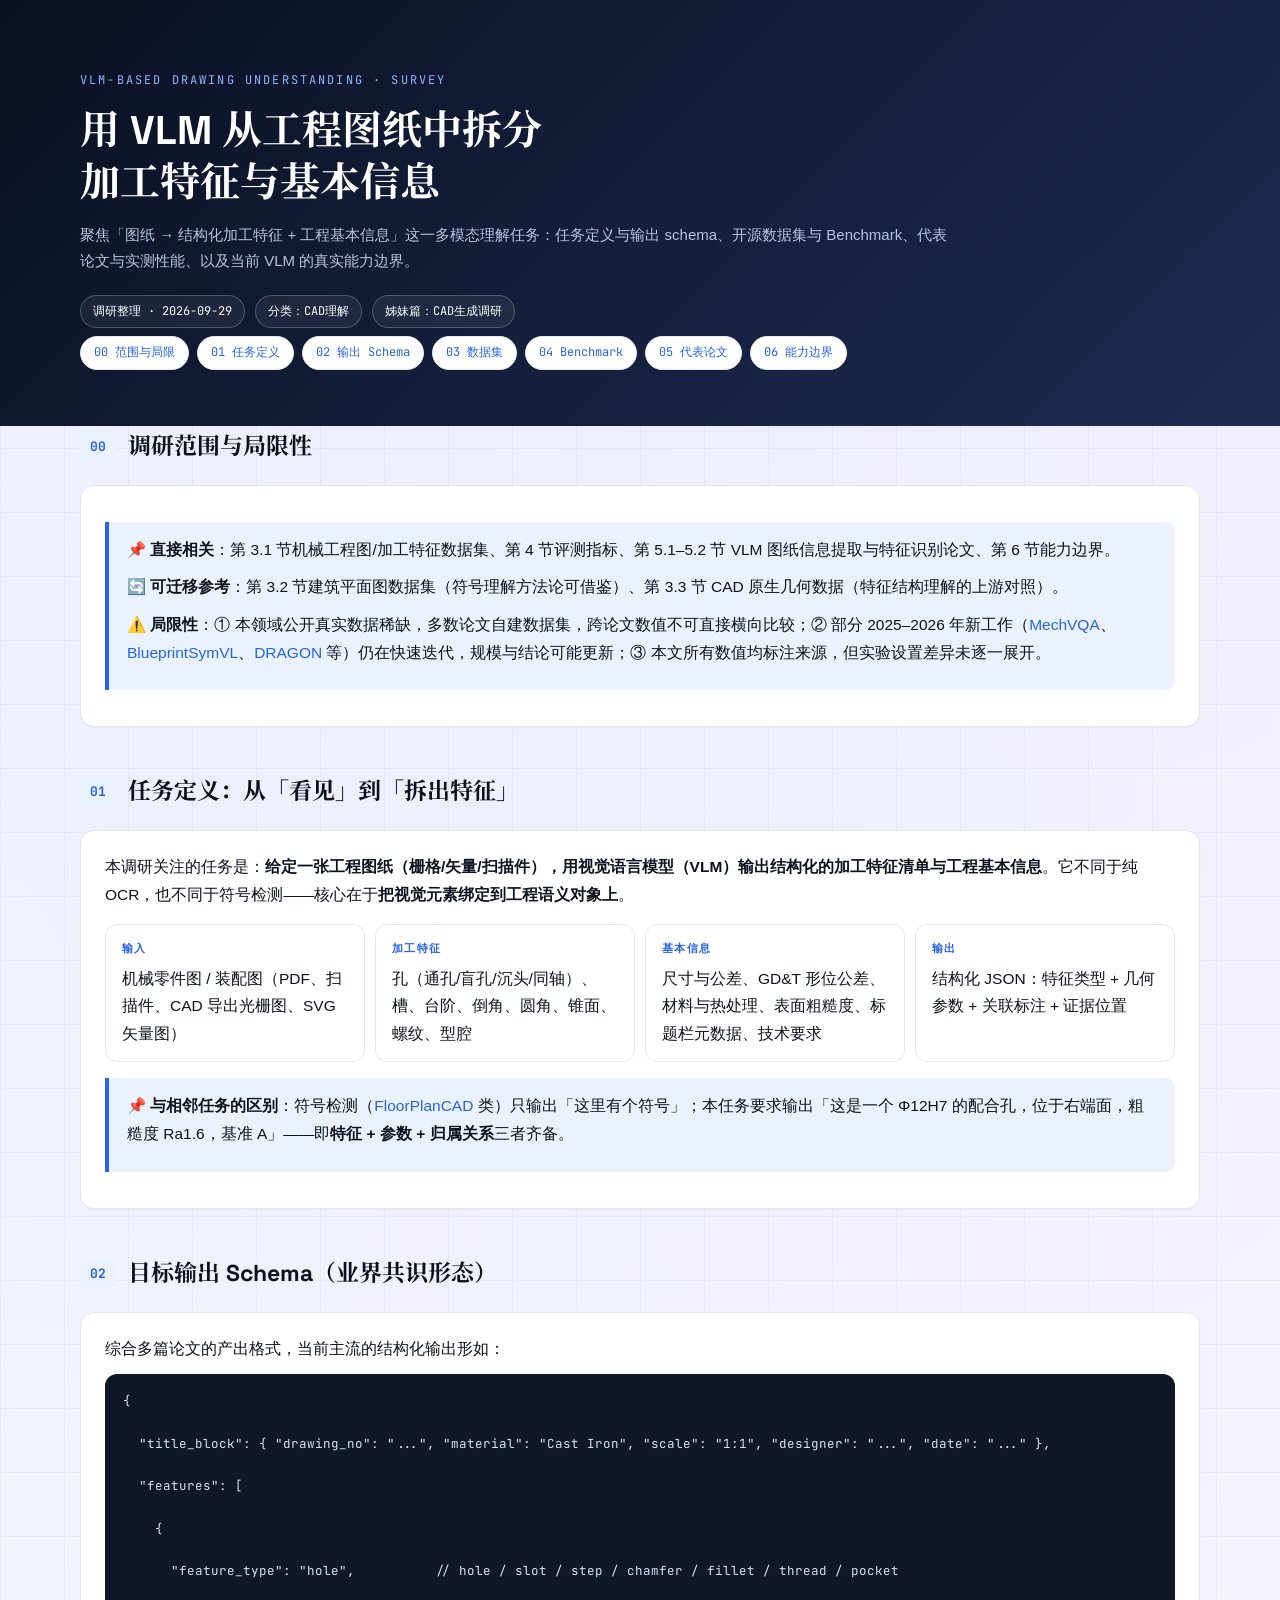
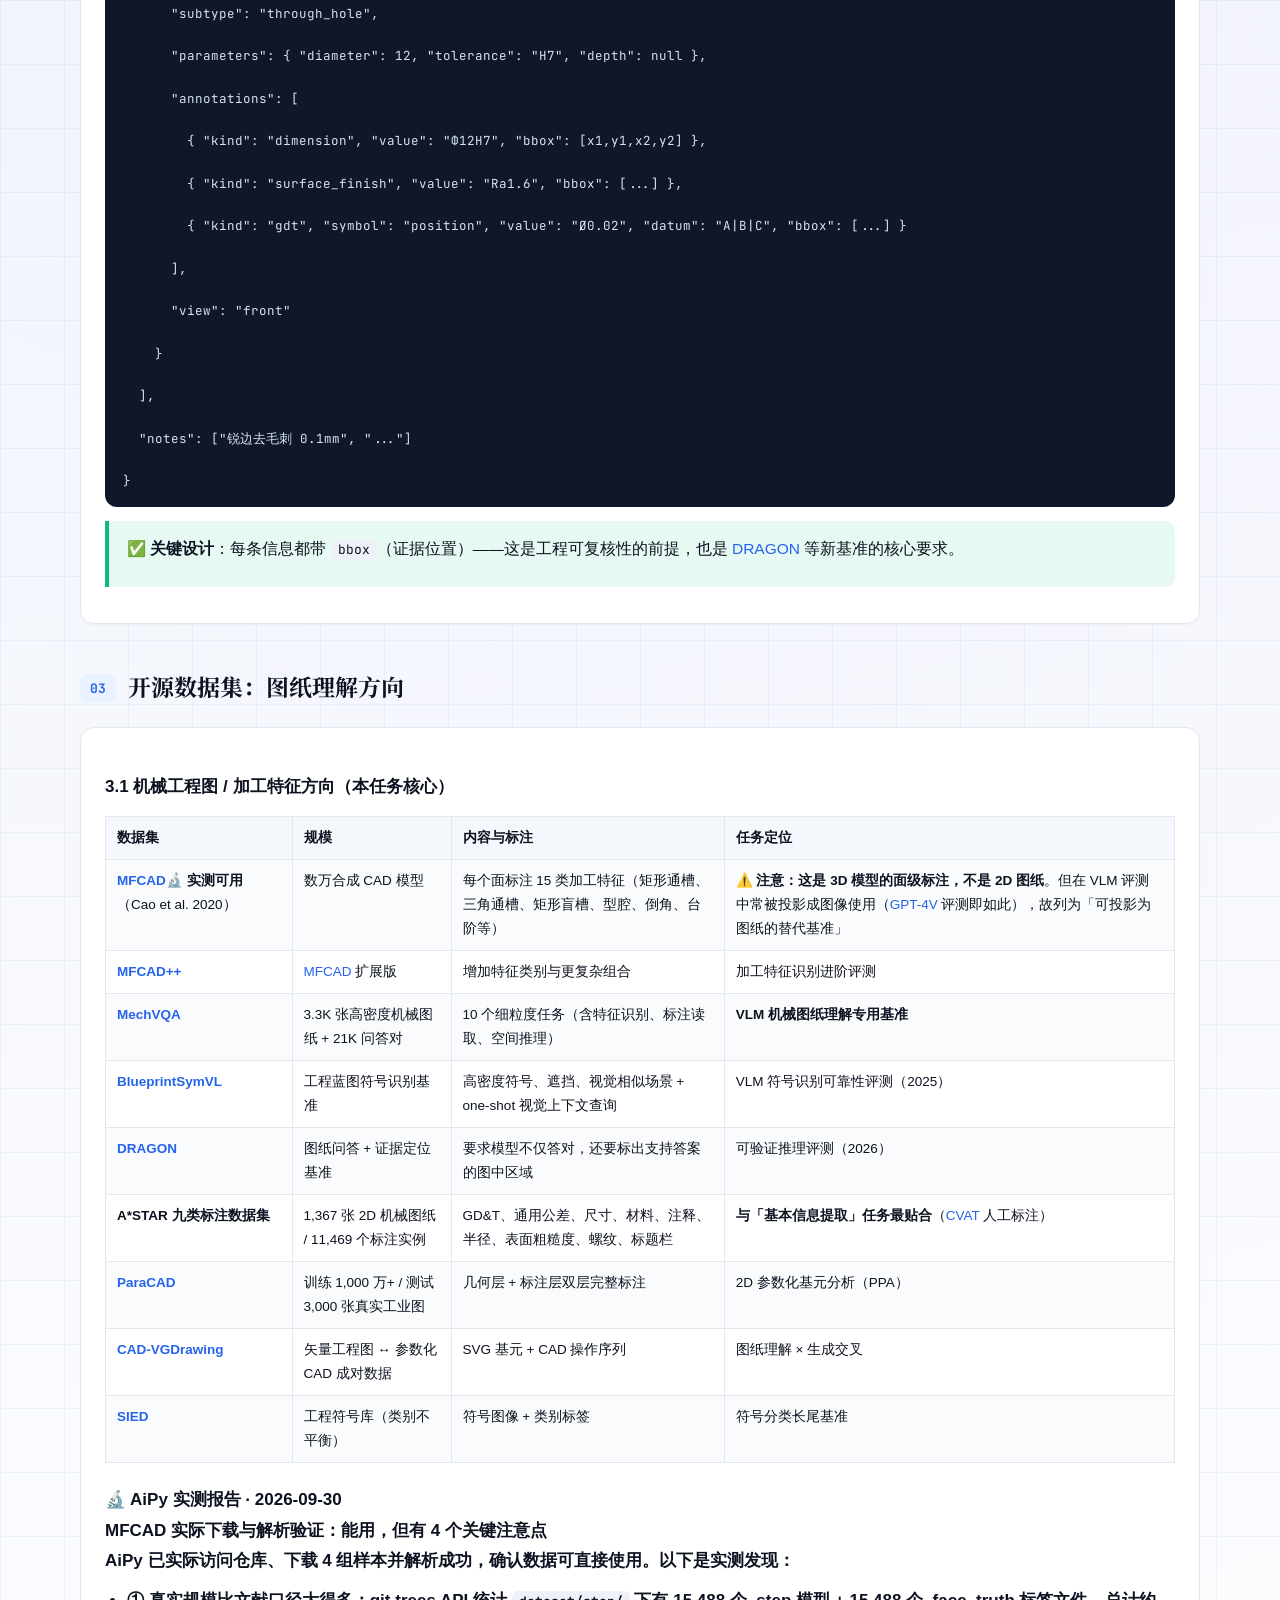
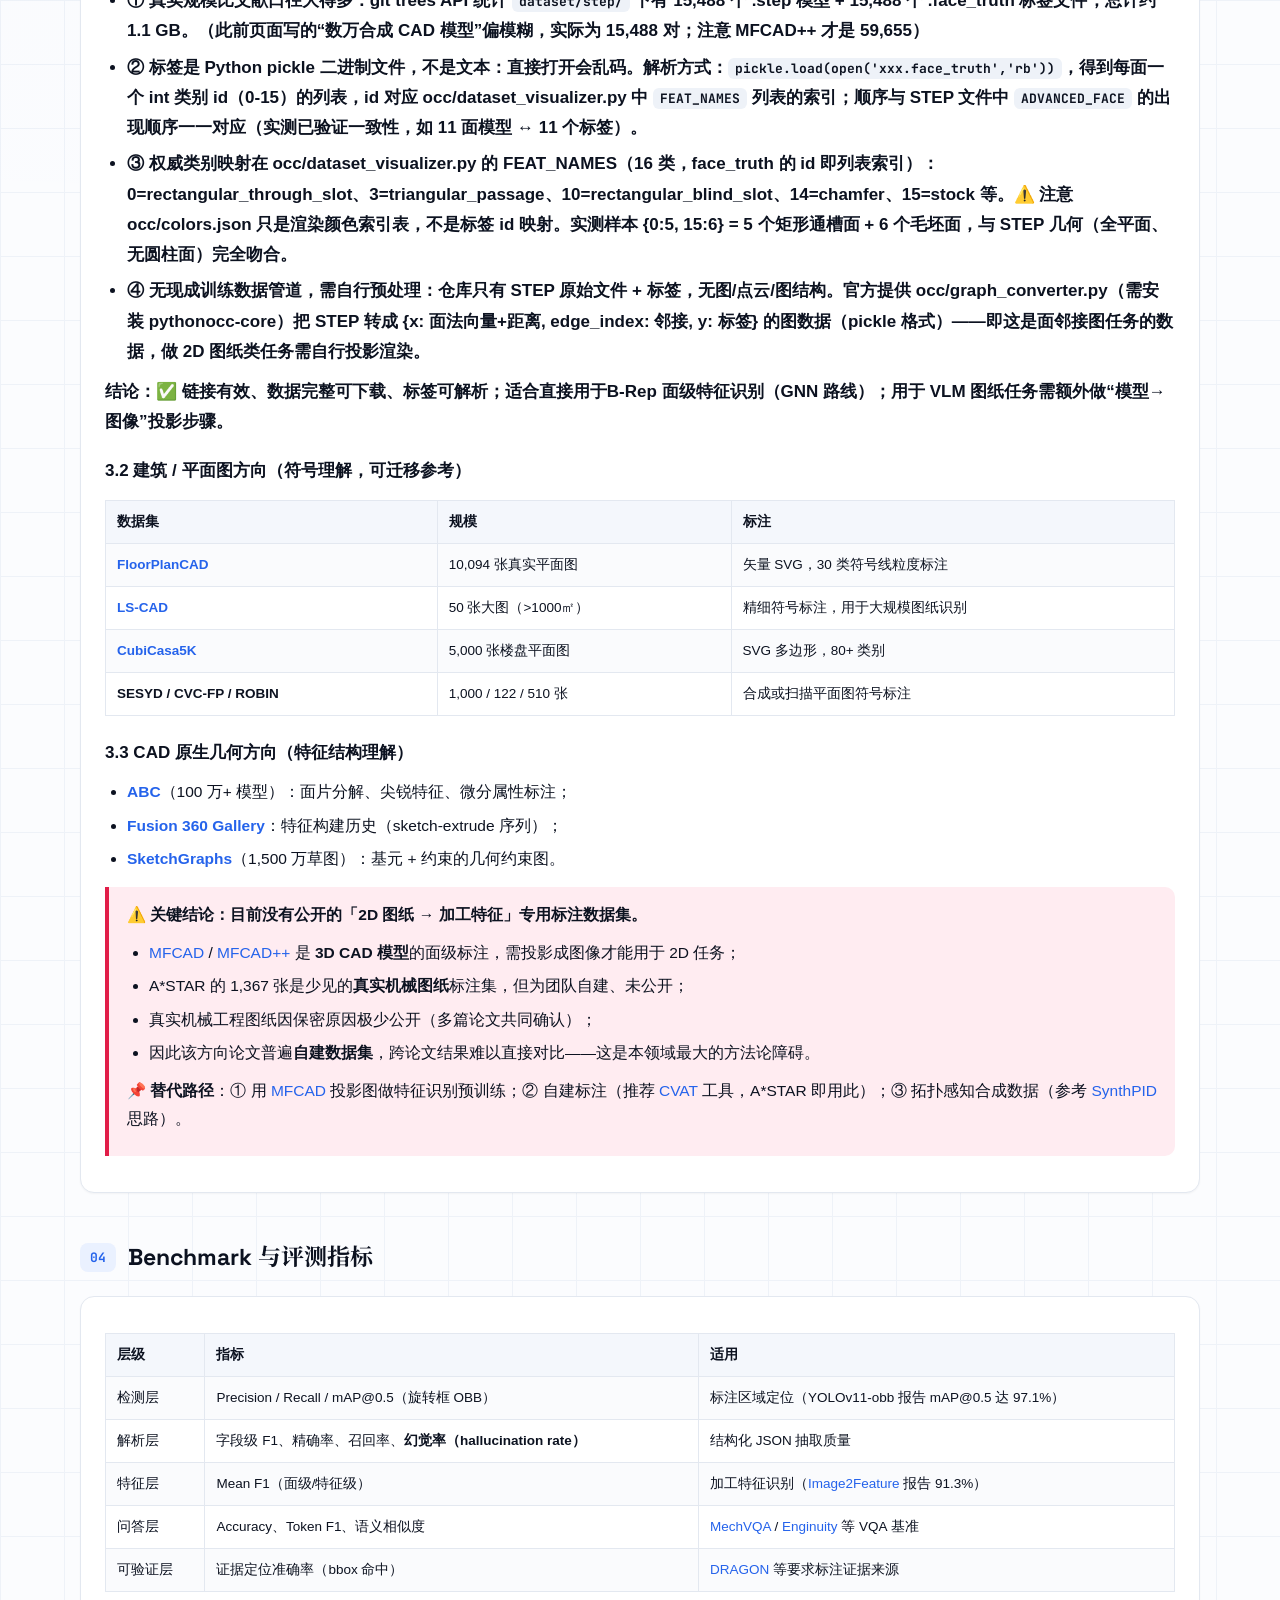
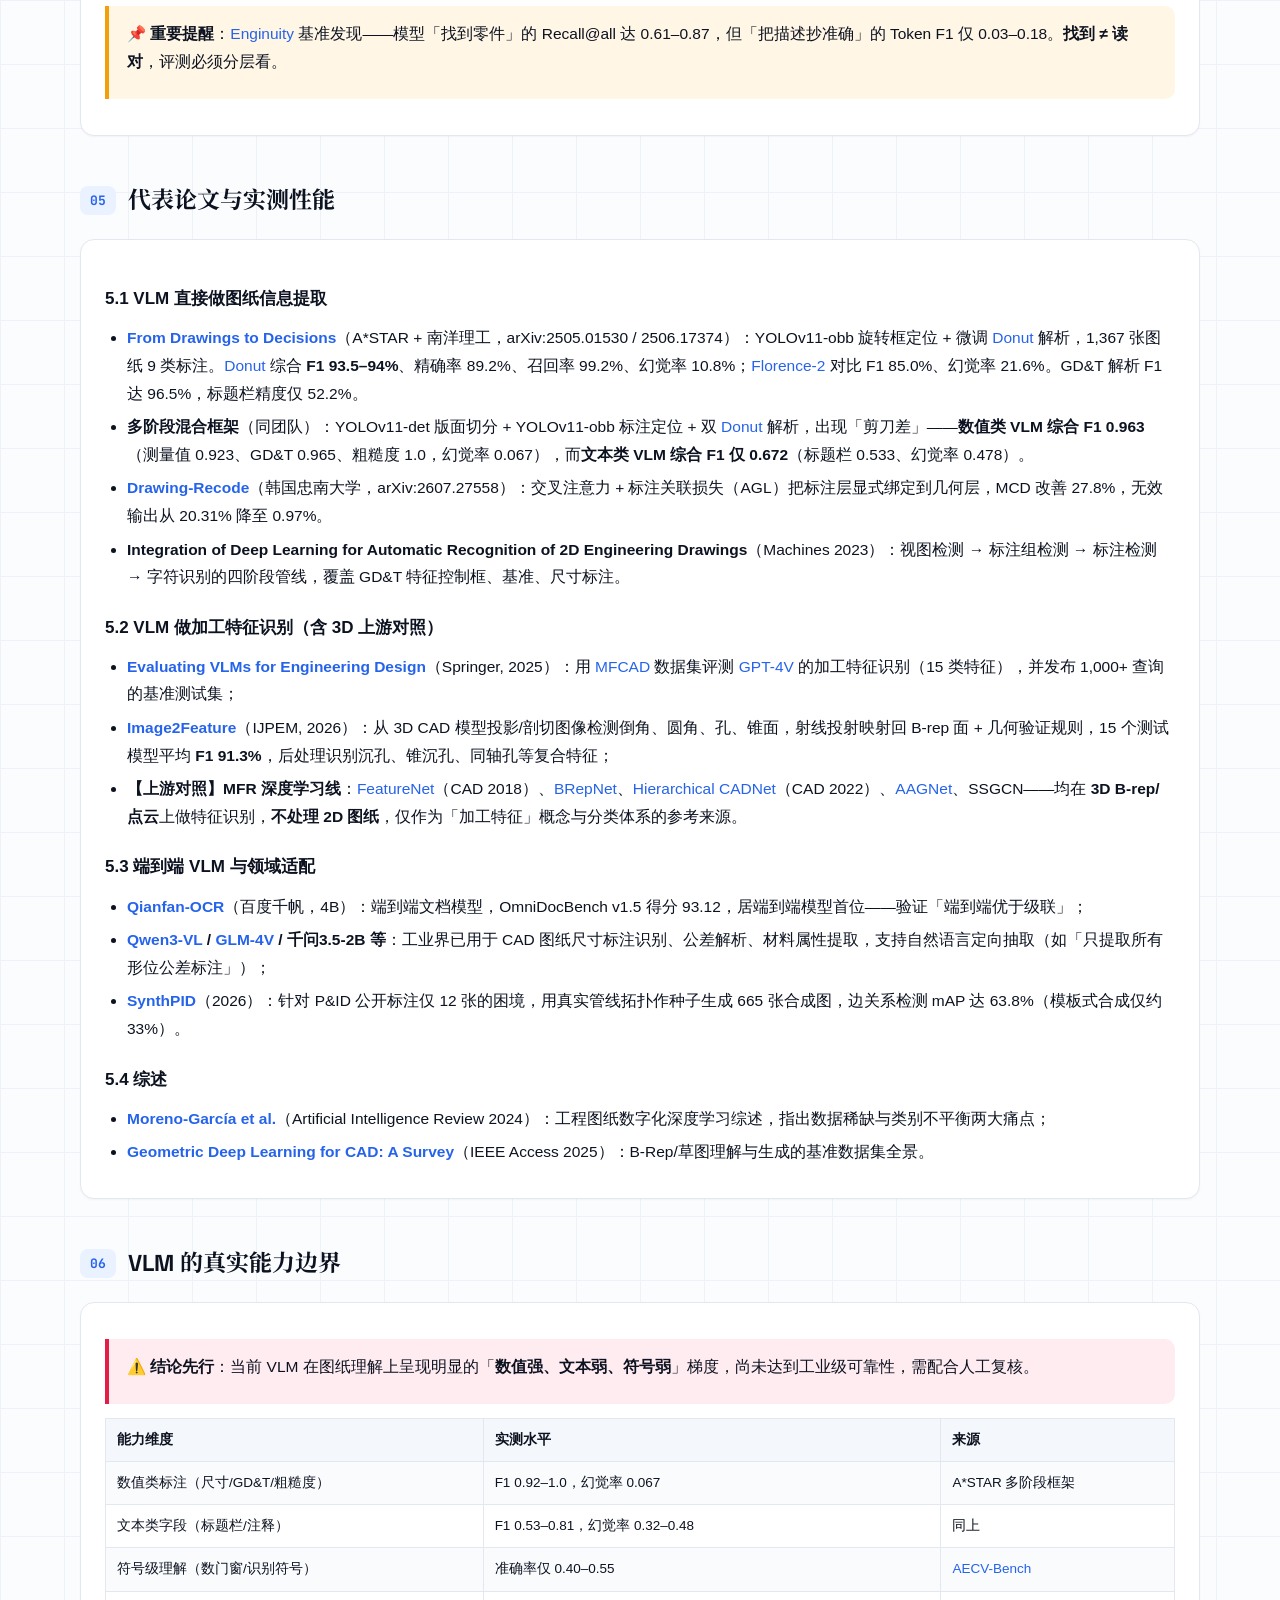
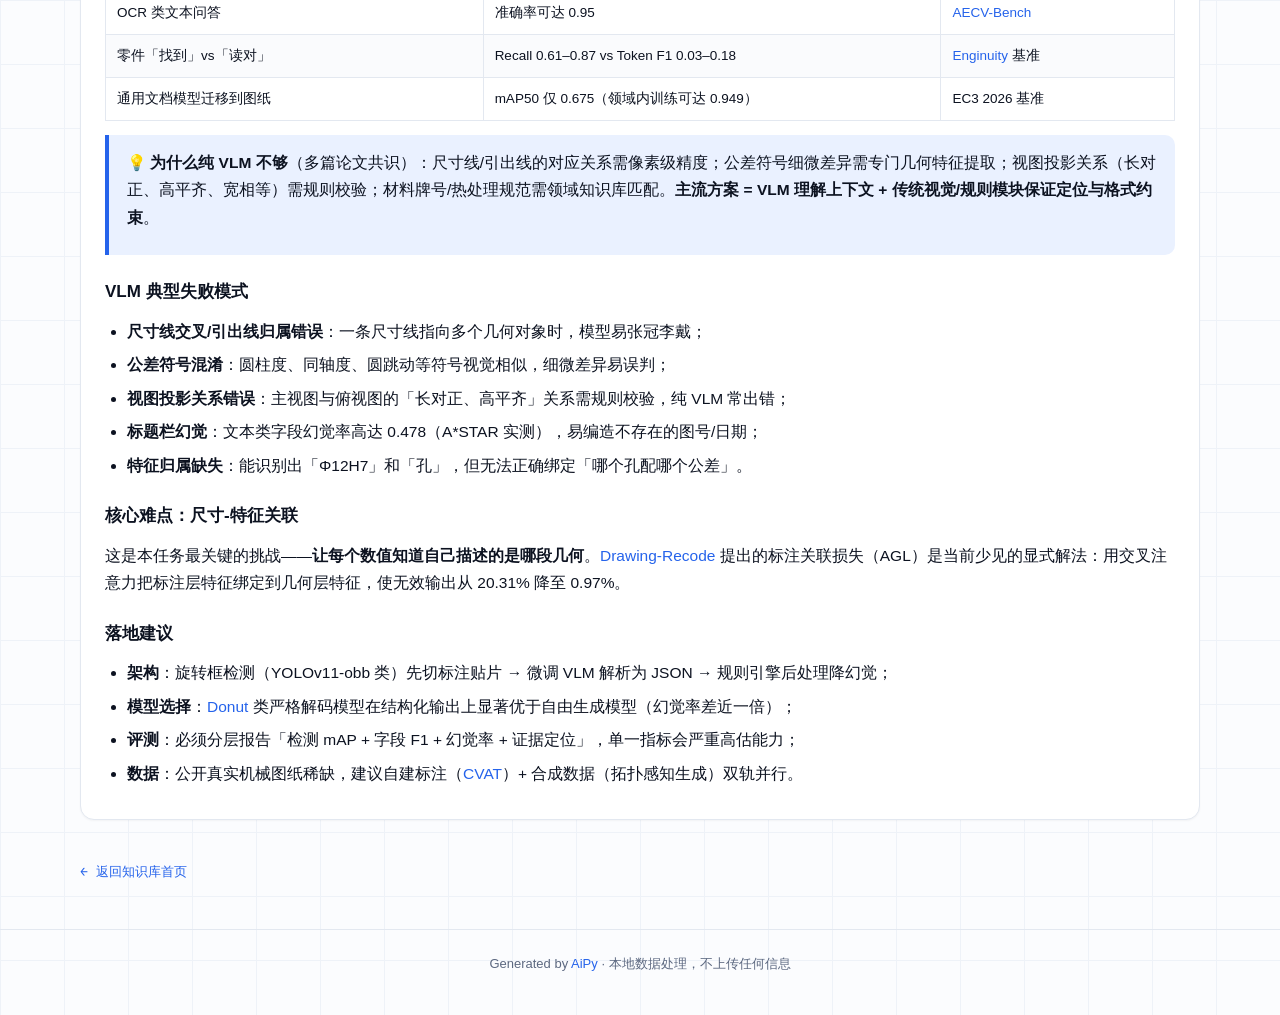
==== commit f0521fe9: "docs(CAD理解): 修正 MFCAD 类别映射说明（权威来源 FEAT_NAMES，16 类）" ====
--- a/notes/CAD理解/CAD_理解_VLM图纸特征解析调研.html
+++ b/notes/CAD理解/CAD_理解_VLM图纸特征解析调研.html
@@ -293,8 +293,8 @@
 <p>AiPy 已实际访问仓库、下载 4 组样本并解析成功，确认<b>数据可直接使用</b>。以下是实测发现：</p>
 <ul style="margin-top:8px">
 <li><b>① 真实规模比文献口径大得多</b>：git trees API 统计 <code>dataset/step/</code> 下有 <b>15,488 个 .step 模型 + 15,488 个 .face_truth 标签文件</b>，总计约 <b>1.1 GB</b>。（此前页面写的“数万合成 CAD 模型”偏模糊，实际为 15,488 对；注意 MFCAD++ 才是 59,655）</li>
-<li><b>② 标签是 Python pickle 二进制文件，不是文本</b>：直接打开会乱码。解析方式：<code>pickle.load(open('xxx.face_truth','rb'))</code>，得到每面一个 int 类别 id 的列表，顺序与 STEP 文件中 <code>ADVANCED_FACE</code> 的出现顺序一一对应（实测已验证一致性，如 11 面模型 ↔ 11 个标签）。</li>
-<li><b>③ 类别映射表在 occ/colors.json</b>：25 个特征类（through_hole=0、triangular_passage=1、…、round=23、stock=25 等，注意 id 不连续），id→名称需查这张表。实测样本标签值如 {0:5, 15:6} = 5 个 through_hole 面 + 6 个 stock 面。</li>
+<li><b>② 标签是 Python pickle 二进制文件，不是文本</b>：直接打开会乱码。解析方式：<code>pickle.load(open('xxx.face_truth','rb'))</code>，得到每面一个 int 类别 id（0-15）的列表，id 对应 occ/dataset_visualizer.py 中 <code>FEAT_NAMES</code> 列表的索引；顺序与 STEP 文件中 <code>ADVANCED_FACE</code> 的出现顺序一一对应（实测已验证一致性，如 11 面模型 ↔ 11 个标签）。</li>
+<li><b>③ 权威类别映射在 occ/dataset_visualizer.py 的 FEAT_NAMES</b>（16 类，face_truth 的 id 即列表索引）：0=rectangular_through_slot、3=triangular_passage、10=rectangular_blind_slot、14=chamfer、<b>15=stock</b> 等。⚠️ 注意 occ/colors.json 只是渲染颜色索引表，<b>不是</b>标签 id 映射。实测样本 {0:5, 15:6} = 5 个矩形通槽面 + 6 个毛坯面，与 STEP 几何（全平面、无圆柱面）完全吻合。</li>
 <li><b>④ 无现成训练数据管道，需自行预处理</b>：仓库只有 STEP 原始文件 + 标签，无图/点云/图结构。官方提供 occ/graph_converter.py（需安装 <b>pythonocc-core</b>）把 STEP 转成 {x: 面法向量+距离, edge_index: 邻接, y: 标签} 的图数据（pickle 格式）——即这是<b>面邻接图</b>任务的数据，做 2D 图纸类任务需自行投影渲染。</li>
 </ul>
 <p style="margin-top:8px"><b>结论：</b>✅ 链接有效、数据完整可下载、标签可解析；适合直接用于<b>B-Rep 面级特征识别</b>（GNN 路线）；用于 VLM 图纸任务需额外做“模型→图像”投影步骤。</p>
